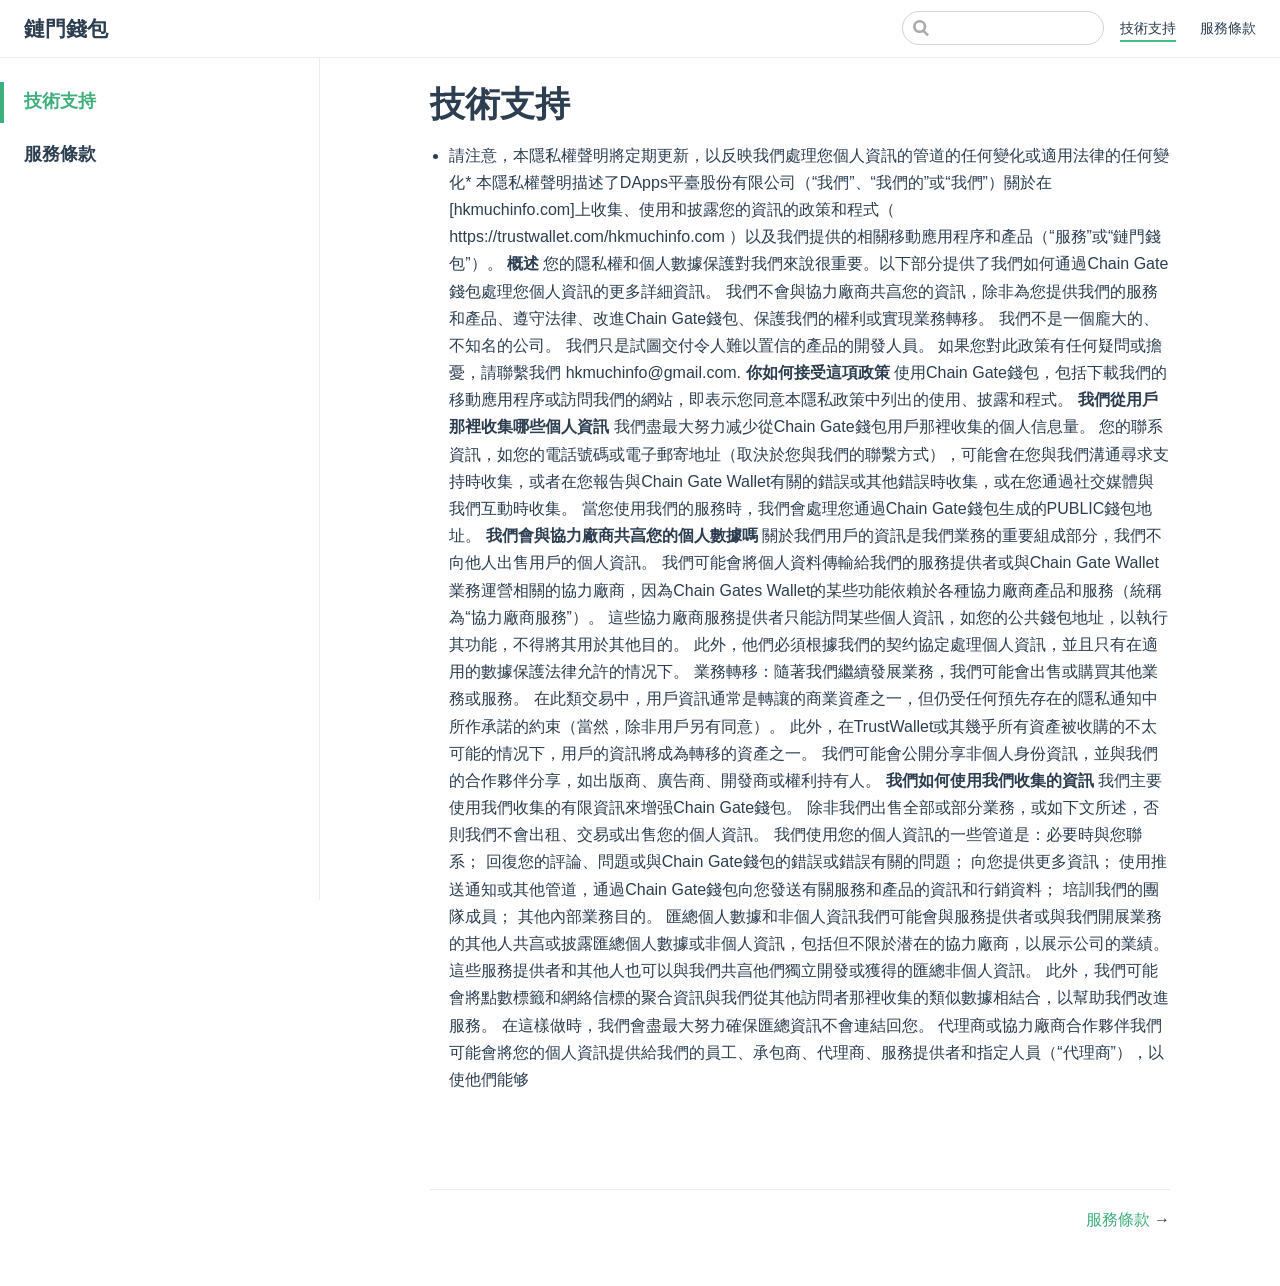
==== index.html @ 77ef2f0a "新建" ====
<!DOCTYPE html>
<html lang="en-US">
  <head>
    <meta charset="utf-8">
    <meta name="viewport" content="width=device-width,initial-scale=1">
    <title>技術支持 | 鏈門錢包</title>
    <meta name="generator" content="VuePress 1.9.9">
    
    <meta name="description" content="...">
    
    <link rel="preload" href="/assets/css/0.styles.5ab8ebd7.css" as="style"><link rel="preload" href="/assets/js/app.ba3e5d55.js" as="script"><link rel="preload" href="/assets/js/2.733019b2.js" as="script"><link rel="preload" href="/assets/js/7.e76a1fb6.js" as="script"><link rel="prefetch" href="/assets/js/3.bea23741.js"><link rel="prefetch" href="/assets/js/4.fc333d27.js"><link rel="prefetch" href="/assets/js/5.bfef3080.js"><link rel="prefetch" href="/assets/js/6.2d0a63f8.js"><link rel="prefetch" href="/assets/js/8.2626bd59.js">
    <link rel="stylesheet" href="/assets/css/0.styles.5ab8ebd7.css">
  </head>
  <body>
    <div id="app" data-server-rendered="true"><div class="theme-container"><header class="navbar"><div class="sidebar-button"><svg xmlns="http://www.w3.org/2000/svg" aria-hidden="true" role="img" viewBox="0 0 448 512" class="icon"><path fill="currentColor" d="M436 124H12c-6.627 0-12-5.373-12-12V80c0-6.627 5.373-12 12-12h424c6.627 0 12 5.373 12 12v32c0 6.627-5.373 12-12 12zm0 160H12c-6.627 0-12-5.373-12-12v-32c0-6.627 5.373-12 12-12h424c6.627 0 12 5.373 12 12v32c0 6.627-5.373 12-12 12zm0 160H12c-6.627 0-12-5.373-12-12v-32c0-6.627 5.373-12 12-12h424c6.627 0 12 5.373 12 12v32c0 6.627-5.373 12-12 12z"></path></svg></div> <a href="/" aria-current="page" class="home-link router-link-exact-active router-link-active"><!----> <span class="site-name">鏈門錢包</span></a> <div class="links"><div class="search-box"><input aria-label="Search" autocomplete="off" spellcheck="false" value=""> <!----></div> <nav class="nav-links can-hide"><div class="nav-item"><a href="/" aria-current="page" class="nav-link router-link-exact-active router-link-active">
  技術支持
</a></div><div class="nav-item"><a href="/privacy-policy.html" class="nav-link">
  服務條款
</a></div> <!----></nav></div></header> <div class="sidebar-mask"></div> <aside class="sidebar"><nav class="nav-links"><div class="nav-item"><a href="/" aria-current="page" class="nav-link router-link-exact-active router-link-active">
  技術支持
</a></div><div class="nav-item"><a href="/privacy-policy.html" class="nav-link">
  服務條款
</a></div> <!----></nav>  <ul class="sidebar-links"><li><a href="/" aria-current="page" class="active sidebar-link">技術支持</a></li><li><a href="/privacy-policy.html" class="sidebar-link">服務條款</a></li></ul> </aside> <main class="page"> <div class="theme-default-content content__default"><h1 id="技術支持"><a href="#技術支持" class="header-anchor">#</a> 技術支持</h1> <ul><li>請注意，本隱私權聲明將定期更新，以反映我們處理您個人資訊的管道的任何變化或適用法律的任何變化*
本隱私權聲明描述了DApps平臺股份有限公司（“我們”、“我們的”或“我們”）關於在[hkmuchinfo.com]上收集、使用和披露您的資訊的政策和程式（ https://trustwallet.com/hkmuchinfo.com ）以及我們提供的相關移動應用程序和產品（“服務”或“鏈門錢包”）。
<strong>概述</strong>
您的隱私權和個人數據保護對我們來說很重要。以下部分提供了我們如何通過Chain Gate錢包處理您個人資訊的更多詳細資訊。 我們不會與協力廠商共亯您的資訊，除非為您提供我們的服務和產品、遵守法律、改進Chain Gate錢包、保護我們的權利或實現業務轉移。 我們不是一個龐大的、不知名的公司。 我們只是試圖交付令人難以置信的產品的開發人員。 如果您對此政策有任何疑問或擔憂，請聯繫我們 hkmuchinfo@gmail.com.
<strong>你如何接受這項政策</strong>
使用Chain Gate錢包，包括下載我們的移動應用程序或訪問我們的網站，即表示您同意本隱私政策中列出的使用、披露和程式。
<strong>我們從用戶那裡收集哪些個人資訊</strong>
我們盡最大努力减少從Chain Gate錢包用戶那裡收集的個人信息量。 您的聯系資訊，如您的電話號碼或電子郵寄地址（取決於您與我們的聯繫方式），可能會在您與我們溝通尋求支持時收集，或者在您報告與Chain Gate Wallet有關的錯誤或其他錯誤時收集，或在您通過社交媒體與我們互動時收集。 當您使用我們的服務時，我們會處理您通過Chain Gate錢包生成的PUBLIC錢包地址。
<strong>我們會與協力廠商共亯您的個人數據嗎</strong>
關於我們用戶的資訊是我們業務的重要組成部分，我們不向他人出售用戶的個人資訊。 我們可能會將個人資料傳輸給我們的服務提供者或與Chain Gate Wallet業務運營相關的協力廠商，因為Chain Gates Wallet的某些功能依賴於各種協力廠商產品和服務（統稱為“協力廠商服務”）。 這些協力廠商服務提供者只能訪問某些個人資訊，如您的公共錢包地址，以執行其功能，不得將其用於其他目的。 此外，他們必須根據我們的契约協定處理個人資訊，並且只有在適用的數據保護法律允許的情况下。 業務轉移：隨著我們繼續發展業務，我們可能會出售或購買其他業務或服務。 在此類交易中，用戶資訊通常是轉讓的商業資產之一，但仍受任何預先存在的隱私通知中所作承諾的約束（當然，除非用戶另有同意）。 此外，在TrustWallet或其幾乎所有資產被收購的不太可能的情况下，用戶的資訊將成為轉移的資產之一。 我們可能會公開分享非個人身份資訊，並與我們的合作夥伴分享，如出版商、廣告商、開發商或權利持有人。
<strong>我們如何使用我們收集的資訊</strong>
我們主要使用我們收集的有限資訊來增强Chain Gate錢包。 除非我們出售全部或部分業務，或如下文所述，否則我們不會出租、交易或出售您的個人資訊。 我們使用您的個人資訊的一些管道是：必要時與您聯系； 回復您的評論、問題或與Chain Gate錢包的錯誤或錯誤有關的問題； 向您提供更多資訊； 使用推送通知或其他管道，通過Chain Gate錢包向您發送有關服務和產品的資訊和行銷資料； 培訓我們的團隊成員； 其他內部業務目的。 匯總個人數據和非個人資訊我們可能會與服務提供者或與我們開展業務的其他人共亯或披露匯總個人數據或非個人資訊，包括但不限於潜在的協力廠商，以展示公司的業績。 這些服務提供者和其他人也可以與我們共亯他們獨立開發或獲得的匯總非個人資訊。 此外，我們可能會將點數標籤和網絡信標的聚合資訊與我們從其他訪問者那裡收集的類似數據相結合，以幫助我們改進服務。 在這樣做時，我們會盡最大努力確保匯總資訊不會連結回您。 代理商或協力廠商合作夥伴我們可能會將您的個人資訊提供給我們的員工、承包商、代理商、服務提供者和指定人員（“代理商”），以使他們能够</li></ul></div> <footer class="page-edit"><!----> <!----></footer> <div class="page-nav"><p class="inner"><!----> <span class="next"><a href="/privacy-policy.html">
        服務條款
      </a>
      →
    </span></p></div> </main></div><div class="global-ui"></div></div>
    <script src="/assets/js/app.ba3e5d55.js" defer></script><script src="/assets/js/2.733019b2.js" defer></script><script src="/assets/js/7.e76a1fb6.js" defer></script>
  </body>
</html>
---- assets/css/0.styles.5ab8ebd7.css ----
code[class*=language-],pre[class*=language-]{color:#ccc;background:none;font-family:Consolas,Monaco,Andale Mono,Ubuntu Mono,monospace;font-size:1em;text-align:left;white-space:pre;word-spacing:normal;word-break:normal;word-wrap:normal;line-height:1.5;-moz-tab-size:4;-o-tab-size:4;tab-size:4;-webkit-hyphens:none;hyphens:none}pre[class*=language-]{padding:1em;margin:.5em 0;overflow:auto}:not(pre)>code[class*=language-],pre[class*=language-]{background:#2d2d2d}:not(pre)>code[class*=language-]{padding:.1em;border-radius:.3em;white-space:normal}.token.block-comment,.token.cdata,.token.comment,.token.doctype,.token.prolog{color:#999}.token.punctuation{color:#ccc}.token.attr-name,.token.deleted,.token.namespace,.token.tag{color:#e2777a}.token.function-name{color:#6196cc}.token.boolean,.token.function,.token.number{color:#f08d49}.token.class-name,.token.constant,.token.property,.token.symbol{color:#f8c555}.token.atrule,.token.builtin,.token.important,.token.keyword,.token.selector{color:#cc99cd}.token.attr-value,.token.char,.token.regex,.token.string,.token.variable{color:#7ec699}.token.entity,.token.operator,.token.url{color:#67cdcc}.token.bold,.token.important{font-weight:700}.token.italic{font-style:italic}.token.entity{cursor:help}.token.inserted{color:green}.theme-default-content code{color:#476582;padding:.25rem .5rem;margin:0;font-size:.85em;background-color:rgba(27,31,35,.05);border-radius:3px}.theme-default-content code .token.deleted{color:#ec5975}.theme-default-content code .token.inserted{color:#3eaf7c}.theme-default-content pre,.theme-default-content pre[class*=language-]{line-height:1.4;padding:1.25rem 1.5rem;margin:.85rem 0;background-color:#282c34;border-radius:6px;overflow:auto}.theme-default-content pre[class*=language-] code,.theme-default-content pre code{color:#fff;padding:0;background-color:transparent;border-radius:0}div[class*=language-]{position:relative;background-color:#282c34;border-radius:6px}div[class*=language-] .highlight-lines{-webkit-user-select:none;user-select:none;padding-top:1.3rem;position:absolute;top:0;left:0;width:100%;line-height:1.4}div[class*=language-] .highlight-lines .highlighted{background-color:rgba(0,0,0,.66)}div[class*=language-] pre,div[class*=language-] pre[class*=language-]{background:transparent;position:relative;z-index:1}div[class*=language-]:before{position:absolute;z-index:3;top:.8em;right:1em;font-size:.75rem;color:hsla(0,0%,100%,.4)}div[class*=language-]:not(.line-numbers-mode) .line-numbers-wrapper{display:none}div[class*=language-].line-numbers-mode .highlight-lines .highlighted{position:relative}div[class*=language-].line-numbers-mode .highlight-lines .highlighted:before{content:" ";position:absolute;z-index:3;left:0;top:0;display:block;width:3.5rem;height:100%;background-color:rgba(0,0,0,.66)}div[class*=language-].line-numbers-mode pre{padding-left:4.5rem;vertical-align:middle}div[class*=language-].line-numbers-mode .line-numbers-wrapper{position:absolute;top:0;width:3.5rem;text-align:center;color:hsla(0,0%,100%,.3);padding:1.25rem 0;line-height:1.4}div[class*=language-].line-numbers-mode .line-numbers-wrapper br{-webkit-user-select:none;user-select:none}div[class*=language-].line-numbers-mode .line-numbers-wrapper .line-number{position:relative;z-index:4;-webkit-user-select:none;user-select:none;font-size:.85em}div[class*=language-].line-numbers-mode:after{content:"";position:absolute;z-index:2;top:0;left:0;width:3.5rem;height:100%;border-radius:6px 0 0 6px;border-right:1px solid rgba(0,0,0,.66);background-color:#282c34}div[class~=language-js]:before{content:"js"}div[class~=language-ts]:before{content:"ts"}div[class~=language-html]:before{content:"html"}div[class~=language-md]:before{content:"md"}div[class~=language-vue]:before{content:"vue"}div[class~=language-css]:before{content:"css"}div[class~=language-sass]:before{content:"sass"}div[class~=language-scss]:before{content:"scss"}div[class~=language-less]:before{content:"less"}div[class~=language-stylus]:before{content:"stylus"}div[class~=language-go]:before{content:"go"}div[class~=language-java]:before{content:"java"}div[class~=language-c]:before{content:"c"}div[class~=language-sh]:before{content:"sh"}div[class~=language-yaml]:before{content:"yaml"}div[class~=language-py]:before{content:"py"}div[class~=language-docker]:before{content:"docker"}div[class~=language-dockerfile]:before{content:"dockerfile"}div[class~=language-makefile]:before{content:"makefile"}div[class~=language-javascript]:before{content:"js"}div[class~=language-typescript]:before{content:"ts"}div[class~=language-markup]:before{content:"html"}div[class~=language-markdown]:before{content:"md"}div[class~=language-json]:before{content:"json"}div[class~=language-ruby]:before{content:"rb"}div[class~=language-python]:before{content:"py"}div[class~=language-bash]:before{content:"sh"}div[class~=language-php]:before{content:"php"}.custom-block .custom-block-title{font-weight:600;margin-bottom:-.4rem}.custom-block.danger,.custom-block.tip,.custom-block.warning{padding:.1rem 1.5rem;border-left-width:.5rem;border-left-style:solid;margin:1rem 0}.custom-block.tip{background-color:#f3f5f7;border-color:#42b983}.custom-block.warning{background-color:rgba(255,229,100,.3);border-color:#e7c000;color:#6b5900}.custom-block.warning .custom-block-title{color:#b29400}.custom-block.warning a{color:#2c3e50}.custom-block.danger{background-color:#ffe6e6;border-color:#c00;color:#4d0000}.custom-block.danger .custom-block-title{color:#900}.custom-block.danger a{color:#2c3e50}.custom-block.details{display:block;position:relative;border-radius:2px;margin:1.6em 0;padding:1.6em;background-color:#eee}.custom-block.details h4{margin-top:0}.custom-block.details figure:last-child,.custom-block.details p:last-child{margin-bottom:0;padding-bottom:0}.custom-block.details summary{outline:none;cursor:pointer}.arrow{display:inline-block;width:0;height:0}.arrow.up{border-bottom:6px solid #ccc}.arrow.down,.arrow.up{border-left:4px solid transparent;border-right:4px solid transparent}.arrow.down{border-top:6px solid #ccc}.arrow.right{border-left:6px solid #ccc}.arrow.left,.arrow.right{border-top:4px solid transparent;border-bottom:4px solid transparent}.arrow.left{border-right:6px solid #ccc}.theme-default-content:not(.custom){max-width:740px;margin:0 auto;padding:2rem 2.5rem}@media (max-width:959px){.theme-default-content:not(.custom){padding:2rem}}@media (max-width:419px){.theme-default-content:not(.custom){padding:1.5rem}}.table-of-contents .badge{vertical-align:middle}body,html{padding:0;margin:0;background-color:#fff}body{font-family:-apple-system,BlinkMacSystemFont,Segoe UI,Roboto,Oxygen,Ubuntu,Cantarell,Fira Sans,Droid Sans,Helvetica Neue,sans-serif;-webkit-font-smoothing:antialiased;-moz-osx-font-smoothing:grayscale;font-size:16px;color:#2c3e50}.page{padding-left:20rem}.navbar{z-index:20;right:0;height:3.6rem;background-color:#fff;box-sizing:border-box;border-bottom:1px solid #eaecef}.navbar,.sidebar-mask{position:fixed;top:0;left:0}.sidebar-mask{z-index:9;width:100vw;height:100vh;display:none}.sidebar{font-size:16px;background-color:#fff;width:20rem;position:fixed;z-index:10;margin:0;top:3.6rem;left:0;bottom:0;box-sizing:border-box;border-right:1px solid #eaecef;overflow-y:auto}.theme-default-content:not(.custom)>:first-child{margin-top:3.6rem}.theme-default-content:not(.custom) a:hover{text-decoration:underline}.theme-default-content:not(.custom) p.demo{padding:1rem 1.5rem;border:1px solid #ddd;border-radius:4px}.theme-default-content:not(.custom) img{max-width:100%}.theme-default-content.custom{padding:0;margin:0}.theme-default-content.custom img{max-width:100%}a{font-weight:500;text-decoration:none}a,p a code{color:#3eaf7c}p a code{font-weight:400}kbd{background:#eee;border:.15rem solid #ddd;border-bottom:.25rem solid #ddd;border-radius:.15rem;padding:0 .15em}blockquote{font-size:1rem;color:#999;border-left:.2rem solid #dfe2e5;margin:1rem 0;padding:.25rem 0 .25rem 1rem}blockquote>p{margin:0}ol,ul{padding-left:1.2em}strong{font-weight:600}h1,h2,h3,h4,h5,h6{font-weight:600;line-height:1.25}.theme-default-content:not(.custom)>h1,.theme-default-content:not(.custom)>h2,.theme-default-content:not(.custom)>h3,.theme-default-content:not(.custom)>h4,.theme-default-content:not(.custom)>h5,.theme-default-content:not(.custom)>h6{margin-top:-3.1rem;padding-top:4.6rem;margin-bottom:0}.theme-default-content:not(.custom)>h1:first-child,.theme-default-content:not(.custom)>h2:first-child,.theme-default-content:not(.custom)>h3:first-child,.theme-default-content:not(.custom)>h4:first-child,.theme-default-content:not(.custom)>h5:first-child,.theme-default-content:not(.custom)>h6:first-child{margin-top:-1.5rem;margin-bottom:1rem}.theme-default-content:not(.custom)>h1:first-child+.custom-block,.theme-default-content:not(.custom)>h1:first-child+p,.theme-default-content:not(.custom)>h1:first-child+pre,.theme-default-content:not(.custom)>h2:first-child+.custom-block,.theme-default-content:not(.custom)>h2:first-child+p,.theme-default-content:not(.custom)>h2:first-child+pre,.theme-default-content:not(.custom)>h3:first-child+.custom-block,.theme-default-content:not(.custom)>h3:first-child+p,.theme-default-content:not(.custom)>h3:first-child+pre,.theme-default-content:not(.custom)>h4:first-child+.custom-block,.theme-default-content:not(.custom)>h4:first-child+p,.theme-default-content:not(.custom)>h4:first-child+pre,.theme-default-content:not(.custom)>h5:first-child+.custom-block,.theme-default-content:not(.custom)>h5:first-child+p,.theme-default-content:not(.custom)>h5:first-child+pre,.theme-default-content:not(.custom)>h6:first-child+.custom-block,.theme-default-content:not(.custom)>h6:first-child+p,.theme-default-content:not(.custom)>h6:first-child+pre{margin-top:2rem}h1:focus .header-anchor,h1:hover .header-anchor,h2:focus .header-anchor,h2:hover .header-anchor,h3:focus .header-anchor,h3:hover .header-anchor,h4:focus .header-anchor,h4:hover .header-anchor,h5:focus .header-anchor,h5:hover .header-anchor,h6:focus .header-anchor,h6:hover .header-anchor{opacity:1}h1{font-size:2.2rem}h2{font-size:1.65rem;padding-bottom:.3rem;border-bottom:1px solid #eaecef}h3{font-size:1.35rem}a.header-anchor{font-size:.85em;float:left;margin-left:-.87em;padding-right:.23em;margin-top:.125em;-webkit-user-select:none;user-select:none;opacity:0}a.header-anchor:focus,a.header-anchor:hover{text-decoration:none}.line-number,code,kbd{font-family:source-code-pro,Menlo,Monaco,Consolas,Courier New,monospace}ol,p,ul{line-height:1.7}hr{border:0;border-top:1px solid #eaecef}table{border-collapse:collapse;margin:1rem 0;display:block;overflow-x:auto}tr{border-top:1px solid #dfe2e5}tr:nth-child(2n){background-color:#f6f8fa}td,th{border:1px solid #dfe2e5;padding:.6em 1em}.theme-container.sidebar-open .sidebar-mask{display:block}.theme-container.no-navbar .theme-default-content:not(.custom)>h1,.theme-container.no-navbar h2,.theme-container.no-navbar h3,.theme-container.no-navbar h4,.theme-container.no-navbar h5,.theme-container.no-navbar h6{margin-top:1.5rem;padding-top:0}.theme-container.no-navbar .sidebar{top:0}@media (min-width:720px){.theme-container.no-sidebar .sidebar{display:none}.theme-container.no-sidebar .page{padding-left:0}}@media (max-width:959px){.sidebar{font-size:15px;width:16.4rem}.page{padding-left:16.4rem}}@media (max-width:719px){.sidebar{top:0;padding-top:3.6rem;transform:translateX(-100%);transition:transform .2s ease}.page{padding-left:0}.theme-container.sidebar-open .sidebar{transform:translateX(0)}.theme-container.no-navbar .sidebar{padding-top:0}}@media (max-width:419px){h1{font-size:1.9rem}.theme-default-content div[class*=language-]{margin:.85rem -1.5rem;border-radius:0}}#nprogress{pointer-events:none}#nprogress .bar{background:#3eaf7c;position:fixed;z-index:1031;top:0;left:0;width:100%;height:2px}#nprogress .peg{display:block;position:absolute;right:0;width:100px;height:100%;box-shadow:0 0 10px #3eaf7c,0 0 5px #3eaf7c;opacity:1;transform:rotate(3deg) translateY(-4px)}#nprogress .spinner{display:block;position:fixed;z-index:1031;top:15px;right:15px}#nprogress .spinner-icon{width:18px;height:18px;box-sizing:border-box;border-color:#3eaf7c transparent transparent #3eaf7c;border-style:solid;border-width:2px;border-radius:50%;animation:nprogress-spinner .4s linear infinite}.nprogress-custom-parent{overflow:hidden;position:relative}.nprogress-custom-parent #nprogress .bar,.nprogress-custom-parent #nprogress .spinner{position:absolute}@keyframes nprogress-spinner{0%{transform:rotate(0deg)}to{transform:rotate(1turn)}}.icon.outbound{color:#aaa;display:inline-block;vertical-align:middle;position:relative;top:-1px}.sr-only{position:absolute;width:1px;height:1px;padding:0;margin:-1px;overflow:hidden;clip:rect(0,0,0,0);white-space:nowrap;border-width:0}.home{padding:3.6rem 2rem 0;max-width:960px;margin:0 auto;display:block}.home .hero{text-align:center}.home .hero img{max-width:100%;max-height:280px;display:block;margin:3rem auto 1.5rem}.home .hero h1{font-size:3rem}.home .hero .action,.home .hero .description,.home .hero h1{margin:1.8rem auto}.home .hero .description{max-width:35rem;font-size:1.6rem;line-height:1.3;color:#6a8bad}.home .hero .action-button{display:inline-block;font-size:1.2rem;color:#fff;background-color:#3eaf7c;padding:.8rem 1.6rem;border-radius:4px;transition:background-color .1s ease;box-sizing:border-box;border-bottom:1px solid #389d70}.home .hero .action-button:hover{background-color:#4abf8a}.home .features{border-top:1px solid #eaecef;padding:1.2rem 0;margin-top:2.5rem;display:flex;flex-wrap:wrap;align-items:flex-start;align-content:stretch;justify-content:space-between}.home .feature{flex-grow:1;flex-basis:30%;max-width:30%}.home .feature h2{font-size:1.4rem;font-weight:500;border-bottom:none;padding-bottom:0;color:#3a5169}.home .feature p{color:#4e6e8e}.home .footer{padding:2.5rem;border-top:1px solid #eaecef;text-align:center;color:#4e6e8e}@media (max-width:719px){.home .features{flex-direction:column}.home .feature{max-width:100%;padding:0 2.5rem}}@media (max-width:419px){.home{padding-left:1.5rem;padding-right:1.5rem}.home .hero img{max-height:210px;margin:2rem auto 1.2rem}.home .hero h1{font-size:2rem}.home .hero .action,.home .hero .description,.home .hero h1{margin:1.2rem auto}.home .hero .description{font-size:1.2rem}.home .hero .action-button{font-size:1rem;padding:.6rem 1.2rem}.home .feature h2{font-size:1.25rem}}.search-box{display:inline-block;position:relative;margin-right:1rem}.search-box input{cursor:text;width:10rem;height:2rem;color:#4e6e8e;display:inline-block;border:1px solid #cfd4db;border-radius:2rem;font-size:.9rem;line-height:2rem;padding:0 .5rem 0 2rem;outline:none;transition:all .2s ease;background:#fff url(/assets/img/search.83621669.svg) .6rem .5rem no-repeat;background-size:1rem}.search-box input:focus{cursor:auto;border-color:#3eaf7c}.search-box .suggestions{background:#fff;width:20rem;position:absolute;top:2rem;border:1px solid #cfd4db;border-radius:6px;padding:.4rem;list-style-type:none}.search-box .suggestions.align-right{right:0}.search-box .suggestion{line-height:1.4;padding:.4rem .6rem;border-radius:4px;cursor:pointer}.search-box .suggestion a{white-space:normal;color:#5d82a6}.search-box .suggestion a .page-title{font-weight:600}.search-box .suggestion a .header{font-size:.9em;margin-left:.25em}.search-box .suggestion.focused{background-color:#f3f4f5}.search-box .suggestion.focused a{color:#3eaf7c}@media (max-width:959px){.search-box input{cursor:pointer;width:0;border-color:transparent;position:relative}.search-box input:focus{cursor:text;left:0;width:10rem}}@media (-ms-high-contrast:none){.search-box input{height:2rem}}@media (max-width:959px) and (min-width:719px){.search-box .suggestions{left:0}}@media (max-width:719px){.search-box{margin-right:0}.search-box input{left:1rem}.search-box .suggestions{right:0}}@media (max-width:419px){.search-box .suggestions{width:calc(100vw - 4rem)}.search-box input:focus{width:8rem}}.sidebar-button{cursor:pointer;display:none;width:1.25rem;height:1.25rem;position:absolute;padding:.6rem;top:.6rem;left:1rem}.sidebar-button .icon{display:block;width:1.25rem;height:1.25rem}@media (max-width:719px){.sidebar-button{display:block}}.dropdown-enter,.dropdown-leave-to{height:0!important}.dropdown-wrapper{cursor:pointer}.dropdown-wrapper .dropdown-title,.dropdown-wrapper .mobile-dropdown-title{display:block;font-size:.9rem;font-family:inherit;cursor:inherit;padding:inherit;line-height:1.4rem;background:transparent;border:none;font-weight:500;color:#2c3e50}.dropdown-wrapper .dropdown-title:hover,.dropdown-wrapper .mobile-dropdown-title:hover{border-color:transparent}.dropdown-wrapper .dropdown-title .arrow,.dropdown-wrapper .mobile-dropdown-title .arrow{vertical-align:middle;margin-top:-1px;margin-left:.4rem}.dropdown-wrapper .mobile-dropdown-title{display:none;font-weight:600}.dropdown-wrapper .mobile-dropdown-title font-size inherit:hover{color:#3eaf7c}.dropdown-wrapper .nav-dropdown .dropdown-item{color:inherit;line-height:1.7rem}.dropdown-wrapper .nav-dropdown .dropdown-item h4{margin:.45rem 0 0;border-top:1px solid #eee;padding:1rem 1.5rem .45rem 1.25rem}.dropdown-wrapper .nav-dropdown .dropdown-item .dropdown-subitem-wrapper{padding:0;list-style:none}.dropdown-wrapper .nav-dropdown .dropdown-item .dropdown-subitem-wrapper .dropdown-subitem{font-size:.9em}.dropdown-wrapper .nav-dropdown .dropdown-item a{display:block;line-height:1.7rem;position:relative;border-bottom:none;font-weight:400;margin-bottom:0;padding:0 1.5rem 0 1.25rem}.dropdown-wrapper .nav-dropdown .dropdown-item a.router-link-active,.dropdown-wrapper .nav-dropdown .dropdown-item a:hover{color:#3eaf7c}.dropdown-wrapper .nav-dropdown .dropdown-item a.router-link-active:after{content:"";width:0;height:0;border-left:5px solid #3eaf7c;border-top:3px solid transparent;border-bottom:3px solid transparent;position:absolute;top:calc(50% - 2px);left:9px}.dropdown-wrapper .nav-dropdown .dropdown-item:first-child h4{margin-top:0;padding-top:0;border-top:0}@media (max-width:719px){.dropdown-wrapper.open .dropdown-title{margin-bottom:.5rem}.dropdown-wrapper .dropdown-title{display:none}.dropdown-wrapper .mobile-dropdown-title{display:block}.dropdown-wrapper .nav-dropdown{transition:height .1s ease-out;overflow:hidden}.dropdown-wrapper .nav-dropdown .dropdown-item h4{border-top:0;margin-top:0;padding-top:0}.dropdown-wrapper .nav-dropdown .dropdown-item>a,.dropdown-wrapper .nav-dropdown .dropdown-item h4{font-size:15px;line-height:2rem}.dropdown-wrapper .nav-dropdown .dropdown-item .dropdown-subitem{font-size:14px;padding-left:1rem}}@media (min-width:719px){.dropdown-wrapper{height:1.8rem}.dropdown-wrapper.open .nav-dropdown,.dropdown-wrapper:hover .nav-dropdown{display:block!important}.dropdown-wrapper .nav-dropdown{display:none;height:auto!important;box-sizing:border-box;max-height:calc(100vh - 2.7rem);overflow-y:auto;position:absolute;top:100%;right:0;background-color:#fff;padding:.6rem 0;border:1px solid;border-color:#ddd #ddd #ccc;text-align:left;border-radius:.25rem;white-space:nowrap;margin:0}}.nav-links{display:inline-block}.nav-links a{line-height:1.4rem;color:inherit}.nav-links a.router-link-active,.nav-links a:hover{color:#3eaf7c}.nav-links .nav-item{position:relative;display:inline-block;margin-left:1.5rem;line-height:2rem}.nav-links .nav-item:first-child{margin-left:0}.nav-links .repo-link{margin-left:1.5rem}@media (max-width:719px){.nav-links .nav-item,.nav-links .repo-link{margin-left:0}}@media (min-width:719px){.nav-links a.router-link-active,.nav-links a:hover{color:#2c3e50}.nav-item>a:not(.external).router-link-active,.nav-item>a:not(.external):hover{margin-bottom:-2px;border-bottom:2px solid #46bd87}}.navbar{padding:.7rem 1.5rem;line-height:2.2rem}.navbar a,.navbar img,.navbar span{display:inline-block}.navbar .logo{height:2.2rem;min-width:2.2rem;margin-right:.8rem;vertical-align:top}.navbar .site-name{font-size:1.3rem;font-weight:600;color:#2c3e50;position:relative}.navbar .links{padding-left:1.5rem;box-sizing:border-box;background-color:#fff;white-space:nowrap;font-size:.9rem;position:absolute;right:1.5rem;top:.7rem;display:flex}.navbar .links .search-box{flex:0 0 auto;vertical-align:top}@media (max-width:719px){.navbar{padding-left:4rem}.navbar .can-hide{display:none}.navbar .links{padding-left:1.5rem}.navbar .site-name{width:calc(100vw - 9.4rem);overflow:hidden;white-space:nowrap;text-overflow:ellipsis}}.page-edit{max-width:740px;margin:0 auto;padding:2rem 2.5rem}@media (max-width:959px){.page-edit{padding:2rem}}@media (max-width:419px){.page-edit{padding:1.5rem}}.page-edit{padding-top:1rem;padding-bottom:1rem;overflow:auto}.page-edit .edit-link{display:inline-block}.page-edit .edit-link a{color:#4e6e8e;margin-right:.25rem}.page-edit .last-updated{float:right;font-size:.9em}.page-edit .last-updated .prefix{font-weight:500;color:#4e6e8e}.page-edit .last-updated .time{font-weight:400;color:#767676}@media (max-width:719px){.page-edit .edit-link{margin-bottom:.5rem}.page-edit .last-updated{font-size:.8em;float:none;text-align:left}}.page-nav{max-width:740px;margin:0 auto;padding:2rem 2.5rem}@media (max-width:959px){.page-nav{padding:2rem}}@media (max-width:419px){.page-nav{padding:1.5rem}}.page-nav{padding-top:1rem;padding-bottom:0}.page-nav .inner{min-height:2rem;margin-top:0;border-top:1px solid #eaecef;padding-top:1rem;overflow:auto}.page-nav .next{float:right}.page{padding-bottom:2rem;display:block}.sidebar-group .sidebar-group{padding-left:.5em}.sidebar-group:not(.collapsable) .sidebar-heading:not(.clickable){cursor:auto;color:inherit}.sidebar-group.is-sub-group{padding-left:0}.sidebar-group.is-sub-group>.sidebar-heading{font-size:.95em;line-height:1.4;font-weight:400;padding-left:2rem}.sidebar-group.is-sub-group>.sidebar-heading:not(.clickable){opacity:.5}.sidebar-group.is-sub-group>.sidebar-group-items{padding-left:1rem}.sidebar-group.is-sub-group>.sidebar-group-items>li>.sidebar-link{font-size:.95em;border-left:none}.sidebar-group.depth-2>.sidebar-heading{border-left:none}.sidebar-heading{color:#2c3e50;transition:color .15s ease;cursor:pointer;font-size:1.1em;font-weight:700;padding:.35rem 1.5rem .35rem 1.25rem;width:100%;box-sizing:border-box;margin:0;border-left:.25rem solid transparent}.sidebar-heading.open,.sidebar-heading:hover{color:inherit}.sidebar-heading .arrow{position:relative;top:-.12em;left:.5em}.sidebar-heading.clickable.active{font-weight:600;color:#3eaf7c;border-left-color:#3eaf7c}.sidebar-heading.clickable:hover{color:#3eaf7c}.sidebar-group-items{transition:height .1s ease-out;font-size:.95em;overflow:hidden}.sidebar .sidebar-sub-headers{padding-left:1rem;font-size:.95em}a.sidebar-link{font-size:1em;font-weight:400;display:inline-block;color:#2c3e50;border-left:.25rem solid transparent;padding:.35rem 1rem .35rem 1.25rem;line-height:1.4;width:100%;box-sizing:border-box}a.sidebar-link:hover{color:#3eaf7c}a.sidebar-link.active{font-weight:600;color:#3eaf7c;border-left-color:#3eaf7c}.sidebar-group a.sidebar-link{padding-left:2rem}.sidebar-sub-headers a.sidebar-link{padding-top:.25rem;padding-bottom:.25rem;border-left:none}.sidebar-sub-headers a.sidebar-link.active{font-weight:500}.sidebar ul{padding:0;margin:0;list-style-type:none}.sidebar a{display:inline-block}.sidebar .nav-links{display:none;border-bottom:1px solid #eaecef;padding:.5rem 0 .75rem}.sidebar .nav-links a{font-weight:600}.sidebar .nav-links .nav-item,.sidebar .nav-links .repo-link{display:block;line-height:1.25rem;font-size:1.1em;padding:.5rem 0 .5rem 1.5rem}.sidebar>.sidebar-links{padding:1.5rem 0}.sidebar>.sidebar-links>li>a.sidebar-link{font-size:1.1em;line-height:1.7;font-weight:700}.sidebar>.sidebar-links>li:not(:first-child){margin-top:.75rem}@media (max-width:719px){.sidebar .nav-links{display:block}.sidebar .nav-links .dropdown-wrapper .nav-dropdown .dropdown-item a.router-link-active:after{top:calc(1rem - 2px)}.sidebar>.sidebar-links{padding:1rem 0}}.badge[data-v-15b7b770]{display:inline-block;font-size:14px;height:18px;line-height:18px;border-radius:3px;padding:0 6px;color:#fff}.badge.green[data-v-15b7b770],.badge.tip[data-v-15b7b770],.badge[data-v-15b7b770]{background-color:#42b983}.badge.error[data-v-15b7b770]{background-color:#da5961}.badge.warn[data-v-15b7b770],.badge.warning[data-v-15b7b770],.badge.yellow[data-v-15b7b770]{background-color:#e7c000}.badge+.badge[data-v-15b7b770]{margin-left:5px}.theme-code-group__nav[data-v-deefee04]{margin-bottom:-35px;background-color:#282c34;padding-bottom:22px;border-top-left-radius:6px;border-top-right-radius:6px;padding-left:10px;padding-top:10px}.theme-code-group__ul[data-v-deefee04]{margin:auto 0;padding-left:0;display:inline-flex;list-style:none}.theme-code-group__nav-tab[data-v-deefee04]{border:0;padding:5px;cursor:pointer;background-color:transparent;font-size:.85em;line-height:1.4;color:hsla(0,0%,100%,.9);font-weight:600}.theme-code-group__nav-tab-active[data-v-deefee04]{border-bottom:1px solid #42b983}.pre-blank[data-v-deefee04]{color:#42b983}.theme-code-block[data-v-759a7d02]{display:none}.theme-code-block__active[data-v-759a7d02]{display:block}.theme-code-block>pre[data-v-759a7d02]{background-color:orange}
---- assets/css/0.styles.5ab8ebd7.css ----
code[class*=language-],pre[class*=language-]{color:#ccc;background:none;font-family:Consolas,Monaco,Andale Mono,Ubuntu Mono,monospace;font-size:1em;text-align:left;white-space:pre;word-spacing:normal;word-break:normal;word-wrap:normal;line-height:1.5;-moz-tab-size:4;-o-tab-size:4;tab-size:4;-webkit-hyphens:none;hyphens:none}pre[class*=language-]{padding:1em;margin:.5em 0;overflow:auto}:not(pre)>code[class*=language-],pre[class*=language-]{background:#2d2d2d}:not(pre)>code[class*=language-]{padding:.1em;border-radius:.3em;white-space:normal}.token.block-comment,.token.cdata,.token.comment,.token.doctype,.token.prolog{color:#999}.token.punctuation{color:#ccc}.token.attr-name,.token.deleted,.token.namespace,.token.tag{color:#e2777a}.token.function-name{color:#6196cc}.token.boolean,.token.function,.token.number{color:#f08d49}.token.class-name,.token.constant,.token.property,.token.symbol{color:#f8c555}.token.atrule,.token.builtin,.token.important,.token.keyword,.token.selector{color:#cc99cd}.token.attr-value,.token.char,.token.regex,.token.string,.token.variable{color:#7ec699}.token.entity,.token.operator,.token.url{color:#67cdcc}.token.bold,.token.important{font-weight:700}.token.italic{font-style:italic}.token.entity{cursor:help}.token.inserted{color:green}.theme-default-content code{color:#476582;padding:.25rem .5rem;margin:0;font-size:.85em;background-color:rgba(27,31,35,.05);border-radius:3px}.theme-default-content code .token.deleted{color:#ec5975}.theme-default-content code .token.inserted{color:#3eaf7c}.theme-default-content pre,.theme-default-content pre[class*=language-]{line-height:1.4;padding:1.25rem 1.5rem;margin:.85rem 0;background-color:#282c34;border-radius:6px;overflow:auto}.theme-default-content pre[class*=language-] code,.theme-default-content pre code{color:#fff;padding:0;background-color:transparent;border-radius:0}div[class*=language-]{position:relative;background-color:#282c34;border-radius:6px}div[class*=language-] .highlight-lines{-webkit-user-select:none;user-select:none;padding-top:1.3rem;position:absolute;top:0;left:0;width:100%;line-height:1.4}div[class*=language-] .highlight-lines .highlighted{background-color:rgba(0,0,0,.66)}div[class*=language-] pre,div[class*=language-] pre[class*=language-]{background:transparent;position:relative;z-index:1}div[class*=language-]:before{position:absolute;z-index:3;top:.8em;right:1em;font-size:.75rem;color:hsla(0,0%,100%,.4)}div[class*=language-]:not(.line-numbers-mode) .line-numbers-wrapper{display:none}div[class*=language-].line-numbers-mode .highlight-lines .highlighted{position:relative}div[class*=language-].line-numbers-mode .highlight-lines .highlighted:before{content:" ";position:absolute;z-index:3;left:0;top:0;display:block;width:3.5rem;height:100%;background-color:rgba(0,0,0,.66)}div[class*=language-].line-numbers-mode pre{padding-left:4.5rem;vertical-align:middle}div[class*=language-].line-numbers-mode .line-numbers-wrapper{position:absolute;top:0;width:3.5rem;text-align:center;color:hsla(0,0%,100%,.3);padding:1.25rem 0;line-height:1.4}div[class*=language-].line-numbers-mode .line-numbers-wrapper br{-webkit-user-select:none;user-select:none}div[class*=language-].line-numbers-mode .line-numbers-wrapper .line-number{position:relative;z-index:4;-webkit-user-select:none;user-select:none;font-size:.85em}div[class*=language-].line-numbers-mode:after{content:"";position:absolute;z-index:2;top:0;left:0;width:3.5rem;height:100%;border-radius:6px 0 0 6px;border-right:1px solid rgba(0,0,0,.66);background-color:#282c34}div[class~=language-js]:before{content:"js"}div[class~=language-ts]:before{content:"ts"}div[class~=language-html]:before{content:"html"}div[class~=language-md]:before{content:"md"}div[class~=language-vue]:before{content:"vue"}div[class~=language-css]:before{content:"css"}div[class~=language-sass]:before{content:"sass"}div[class~=language-scss]:before{content:"scss"}div[class~=language-less]:before{content:"less"}div[class~=language-stylus]:before{content:"stylus"}div[class~=language-go]:before{content:"go"}div[class~=language-java]:before{content:"java"}div[class~=language-c]:before{content:"c"}div[class~=language-sh]:before{content:"sh"}div[class~=language-yaml]:before{content:"yaml"}div[class~=language-py]:before{content:"py"}div[class~=language-docker]:before{content:"docker"}div[class~=language-dockerfile]:before{content:"dockerfile"}div[class~=language-makefile]:before{content:"makefile"}div[class~=language-javascript]:before{content:"js"}div[class~=language-typescript]:before{content:"ts"}div[class~=language-markup]:before{content:"html"}div[class~=language-markdown]:before{content:"md"}div[class~=language-json]:before{content:"json"}div[class~=language-ruby]:before{content:"rb"}div[class~=language-python]:before{content:"py"}div[class~=language-bash]:before{content:"sh"}div[class~=language-php]:before{content:"php"}.custom-block .custom-block-title{font-weight:600;margin-bottom:-.4rem}.custom-block.danger,.custom-block.tip,.custom-block.warning{padding:.1rem 1.5rem;border-left-width:.5rem;border-left-style:solid;margin:1rem 0}.custom-block.tip{background-color:#f3f5f7;border-color:#42b983}.custom-block.warning{background-color:rgba(255,229,100,.3);border-color:#e7c000;color:#6b5900}.custom-block.warning .custom-block-title{color:#b29400}.custom-block.warning a{color:#2c3e50}.custom-block.danger{background-color:#ffe6e6;border-color:#c00;color:#4d0000}.custom-block.danger .custom-block-title{color:#900}.custom-block.danger a{color:#2c3e50}.custom-block.details{display:block;position:relative;border-radius:2px;margin:1.6em 0;padding:1.6em;background-color:#eee}.custom-block.details h4{margin-top:0}.custom-block.details figure:last-child,.custom-block.details p:last-child{margin-bottom:0;padding-bottom:0}.custom-block.details summary{outline:none;cursor:pointer}.arrow{display:inline-block;width:0;height:0}.arrow.up{border-bottom:6px solid #ccc}.arrow.down,.arrow.up{border-left:4px solid transparent;border-right:4px solid transparent}.arrow.down{border-top:6px solid #ccc}.arrow.right{border-left:6px solid #ccc}.arrow.left,.arrow.right{border-top:4px solid transparent;border-bottom:4px solid transparent}.arrow.left{border-right:6px solid #ccc}.theme-default-content:not(.custom){max-width:740px;margin:0 auto;padding:2rem 2.5rem}@media (max-width:959px){.theme-default-content:not(.custom){padding:2rem}}@media (max-width:419px){.theme-default-content:not(.custom){padding:1.5rem}}.table-of-contents .badge{vertical-align:middle}body,html{padding:0;margin:0;background-color:#fff}body{font-family:-apple-system,BlinkMacSystemFont,Segoe UI,Roboto,Oxygen,Ubuntu,Cantarell,Fira Sans,Droid Sans,Helvetica Neue,sans-serif;-webkit-font-smoothing:antialiased;-moz-osx-font-smoothing:grayscale;font-size:16px;color:#2c3e50}.page{padding-left:20rem}.navbar{z-index:20;right:0;height:3.6rem;background-color:#fff;box-sizing:border-box;border-bottom:1px solid #eaecef}.navbar,.sidebar-mask{position:fixed;top:0;left:0}.sidebar-mask{z-index:9;width:100vw;height:100vh;display:none}.sidebar{font-size:16px;background-color:#fff;width:20rem;position:fixed;z-index:10;margin:0;top:3.6rem;left:0;bottom:0;box-sizing:border-box;border-right:1px solid #eaecef;overflow-y:auto}.theme-default-content:not(.custom)>:first-child{margin-top:3.6rem}.theme-default-content:not(.custom) a:hover{text-decoration:underline}.theme-default-content:not(.custom) p.demo{padding:1rem 1.5rem;border:1px solid #ddd;border-radius:4px}.theme-default-content:not(.custom) img{max-width:100%}.theme-default-content.custom{padding:0;margin:0}.theme-default-content.custom img{max-width:100%}a{font-weight:500;text-decoration:none}a,p a code{color:#3eaf7c}p a code{font-weight:400}kbd{background:#eee;border:.15rem solid #ddd;border-bottom:.25rem solid #ddd;border-radius:.15rem;padding:0 .15em}blockquote{font-size:1rem;color:#999;border-left:.2rem solid #dfe2e5;margin:1rem 0;padding:.25rem 0 .25rem 1rem}blockquote>p{margin:0}ol,ul{padding-left:1.2em}strong{font-weight:600}h1,h2,h3,h4,h5,h6{font-weight:600;line-height:1.25}.theme-default-content:not(.custom)>h1,.theme-default-content:not(.custom)>h2,.theme-default-content:not(.custom)>h3,.theme-default-content:not(.custom)>h4,.theme-default-content:not(.custom)>h5,.theme-default-content:not(.custom)>h6{margin-top:-3.1rem;padding-top:4.6rem;margin-bottom:0}.theme-default-content:not(.custom)>h1:first-child,.theme-default-content:not(.custom)>h2:first-child,.theme-default-content:not(.custom)>h3:first-child,.theme-default-content:not(.custom)>h4:first-child,.theme-default-content:not(.custom)>h5:first-child,.theme-default-content:not(.custom)>h6:first-child{margin-top:-1.5rem;margin-bottom:1rem}.theme-default-content:not(.custom)>h1:first-child+.custom-block,.theme-default-content:not(.custom)>h1:first-child+p,.theme-default-content:not(.custom)>h1:first-child+pre,.theme-default-content:not(.custom)>h2:first-child+.custom-block,.theme-default-content:not(.custom)>h2:first-child+p,.theme-default-content:not(.custom)>h2:first-child+pre,.theme-default-content:not(.custom)>h3:first-child+.custom-block,.theme-default-content:not(.custom)>h3:first-child+p,.theme-default-content:not(.custom)>h3:first-child+pre,.theme-default-content:not(.custom)>h4:first-child+.custom-block,.theme-default-content:not(.custom)>h4:first-child+p,.theme-default-content:not(.custom)>h4:first-child+pre,.theme-default-content:not(.custom)>h5:first-child+.custom-block,.theme-default-content:not(.custom)>h5:first-child+p,.theme-default-content:not(.custom)>h5:first-child+pre,.theme-default-content:not(.custom)>h6:first-child+.custom-block,.theme-default-content:not(.custom)>h6:first-child+p,.theme-default-content:not(.custom)>h6:first-child+pre{margin-top:2rem}h1:focus .header-anchor,h1:hover .header-anchor,h2:focus .header-anchor,h2:hover .header-anchor,h3:focus .header-anchor,h3:hover .header-anchor,h4:focus .header-anchor,h4:hover .header-anchor,h5:focus .header-anchor,h5:hover .header-anchor,h6:focus .header-anchor,h6:hover .header-anchor{opacity:1}h1{font-size:2.2rem}h2{font-size:1.65rem;padding-bottom:.3rem;border-bottom:1px solid #eaecef}h3{font-size:1.35rem}a.header-anchor{font-size:.85em;float:left;margin-left:-.87em;padding-right:.23em;margin-top:.125em;-webkit-user-select:none;user-select:none;opacity:0}a.header-anchor:focus,a.header-anchor:hover{text-decoration:none}.line-number,code,kbd{font-family:source-code-pro,Menlo,Monaco,Consolas,Courier New,monospace}ol,p,ul{line-height:1.7}hr{border:0;border-top:1px solid #eaecef}table{border-collapse:collapse;margin:1rem 0;display:block;overflow-x:auto}tr{border-top:1px solid #dfe2e5}tr:nth-child(2n){background-color:#f6f8fa}td,th{border:1px solid #dfe2e5;padding:.6em 1em}.theme-container.sidebar-open .sidebar-mask{display:block}.theme-container.no-navbar .theme-default-content:not(.custom)>h1,.theme-container.no-navbar h2,.theme-container.no-navbar h3,.theme-container.no-navbar h4,.theme-container.no-navbar h5,.theme-container.no-navbar h6{margin-top:1.5rem;padding-top:0}.theme-container.no-navbar .sidebar{top:0}@media (min-width:720px){.theme-container.no-sidebar .sidebar{display:none}.theme-container.no-sidebar .page{padding-left:0}}@media (max-width:959px){.sidebar{font-size:15px;width:16.4rem}.page{padding-left:16.4rem}}@media (max-width:719px){.sidebar{top:0;padding-top:3.6rem;transform:translateX(-100%);transition:transform .2s ease}.page{padding-left:0}.theme-container.sidebar-open .sidebar{transform:translateX(0)}.theme-container.no-navbar .sidebar{padding-top:0}}@media (max-width:419px){h1{font-size:1.9rem}.theme-default-content div[class*=language-]{margin:.85rem -1.5rem;border-radius:0}}#nprogress{pointer-events:none}#nprogress .bar{background:#3eaf7c;position:fixed;z-index:1031;top:0;left:0;width:100%;height:2px}#nprogress .peg{display:block;position:absolute;right:0;width:100px;height:100%;box-shadow:0 0 10px #3eaf7c,0 0 5px #3eaf7c;opacity:1;transform:rotate(3deg) translateY(-4px)}#nprogress .spinner{display:block;position:fixed;z-index:1031;top:15px;right:15px}#nprogress .spinner-icon{width:18px;height:18px;box-sizing:border-box;border-color:#3eaf7c transparent transparent #3eaf7c;border-style:solid;border-width:2px;border-radius:50%;animation:nprogress-spinner .4s linear infinite}.nprogress-custom-parent{overflow:hidden;position:relative}.nprogress-custom-parent #nprogress .bar,.nprogress-custom-parent #nprogress .spinner{position:absolute}@keyframes nprogress-spinner{0%{transform:rotate(0deg)}to{transform:rotate(1turn)}}.icon.outbound{color:#aaa;display:inline-block;vertical-align:middle;position:relative;top:-1px}.sr-only{position:absolute;width:1px;height:1px;padding:0;margin:-1px;overflow:hidden;clip:rect(0,0,0,0);white-space:nowrap;border-width:0}.home{padding:3.6rem 2rem 0;max-width:960px;margin:0 auto;display:block}.home .hero{text-align:center}.home .hero img{max-width:100%;max-height:280px;display:block;margin:3rem auto 1.5rem}.home .hero h1{font-size:3rem}.home .hero .action,.home .hero .description,.home .hero h1{margin:1.8rem auto}.home .hero .description{max-width:35rem;font-size:1.6rem;line-height:1.3;color:#6a8bad}.home .hero .action-button{display:inline-block;font-size:1.2rem;color:#fff;background-color:#3eaf7c;padding:.8rem 1.6rem;border-radius:4px;transition:background-color .1s ease;box-sizing:border-box;border-bottom:1px solid #389d70}.home .hero .action-button:hover{background-color:#4abf8a}.home .features{border-top:1px solid #eaecef;padding:1.2rem 0;margin-top:2.5rem;display:flex;flex-wrap:wrap;align-items:flex-start;align-content:stretch;justify-content:space-between}.home .feature{flex-grow:1;flex-basis:30%;max-width:30%}.home .feature h2{font-size:1.4rem;font-weight:500;border-bottom:none;padding-bottom:0;color:#3a5169}.home .feature p{color:#4e6e8e}.home .footer{padding:2.5rem;border-top:1px solid #eaecef;text-align:center;color:#4e6e8e}@media (max-width:719px){.home .features{flex-direction:column}.home .feature{max-width:100%;padding:0 2.5rem}}@media (max-width:419px){.home{padding-left:1.5rem;padding-right:1.5rem}.home .hero img{max-height:210px;margin:2rem auto 1.2rem}.home .hero h1{font-size:2rem}.home .hero .action,.home .hero .description,.home .hero h1{margin:1.2rem auto}.home .hero .description{font-size:1.2rem}.home .hero .action-button{font-size:1rem;padding:.6rem 1.2rem}.home .feature h2{font-size:1.25rem}}.search-box{display:inline-block;position:relative;margin-right:1rem}.search-box input{cursor:text;width:10rem;height:2rem;color:#4e6e8e;display:inline-block;border:1px solid #cfd4db;border-radius:2rem;font-size:.9rem;line-height:2rem;padding:0 .5rem 0 2rem;outline:none;transition:all .2s ease;background:#fff url(/assets/img/search.83621669.svg) .6rem .5rem no-repeat;background-size:1rem}.search-box input:focus{cursor:auto;border-color:#3eaf7c}.search-box .suggestions{background:#fff;width:20rem;position:absolute;top:2rem;border:1px solid #cfd4db;border-radius:6px;padding:.4rem;list-style-type:none}.search-box .suggestions.align-right{right:0}.search-box .suggestion{line-height:1.4;padding:.4rem .6rem;border-radius:4px;cursor:pointer}.search-box .suggestion a{white-space:normal;color:#5d82a6}.search-box .suggestion a .page-title{font-weight:600}.search-box .suggestion a .header{font-size:.9em;margin-left:.25em}.search-box .suggestion.focused{background-color:#f3f4f5}.search-box .suggestion.focused a{color:#3eaf7c}@media (max-width:959px){.search-box input{cursor:pointer;width:0;border-color:transparent;position:relative}.search-box input:focus{cursor:text;left:0;width:10rem}}@media (-ms-high-contrast:none){.search-box input{height:2rem}}@media (max-width:959px) and (min-width:719px){.search-box .suggestions{left:0}}@media (max-width:719px){.search-box{margin-right:0}.search-box input{left:1rem}.search-box .suggestions{right:0}}@media (max-width:419px){.search-box .suggestions{width:calc(100vw - 4rem)}.search-box input:focus{width:8rem}}.sidebar-button{cursor:pointer;display:none;width:1.25rem;height:1.25rem;position:absolute;padding:.6rem;top:.6rem;left:1rem}.sidebar-button .icon{display:block;width:1.25rem;height:1.25rem}@media (max-width:719px){.sidebar-button{display:block}}.dropdown-enter,.dropdown-leave-to{height:0!important}.dropdown-wrapper{cursor:pointer}.dropdown-wrapper .dropdown-title,.dropdown-wrapper .mobile-dropdown-title{display:block;font-size:.9rem;font-family:inherit;cursor:inherit;padding:inherit;line-height:1.4rem;background:transparent;border:none;font-weight:500;color:#2c3e50}.dropdown-wrapper .dropdown-title:hover,.dropdown-wrapper .mobile-dropdown-title:hover{border-color:transparent}.dropdown-wrapper .dropdown-title .arrow,.dropdown-wrapper .mobile-dropdown-title .arrow{vertical-align:middle;margin-top:-1px;margin-left:.4rem}.dropdown-wrapper .mobile-dropdown-title{display:none;font-weight:600}.dropdown-wrapper .mobile-dropdown-title font-size inherit:hover{color:#3eaf7c}.dropdown-wrapper .nav-dropdown .dropdown-item{color:inherit;line-height:1.7rem}.dropdown-wrapper .nav-dropdown .dropdown-item h4{margin:.45rem 0 0;border-top:1px solid #eee;padding:1rem 1.5rem .45rem 1.25rem}.dropdown-wrapper .nav-dropdown .dropdown-item .dropdown-subitem-wrapper{padding:0;list-style:none}.dropdown-wrapper .nav-dropdown .dropdown-item .dropdown-subitem-wrapper .dropdown-subitem{font-size:.9em}.dropdown-wrapper .nav-dropdown .dropdown-item a{display:block;line-height:1.7rem;position:relative;border-bottom:none;font-weight:400;margin-bottom:0;padding:0 1.5rem 0 1.25rem}.dropdown-wrapper .nav-dropdown .dropdown-item a.router-link-active,.dropdown-wrapper .nav-dropdown .dropdown-item a:hover{color:#3eaf7c}.dropdown-wrapper .nav-dropdown .dropdown-item a.router-link-active:after{content:"";width:0;height:0;border-left:5px solid #3eaf7c;border-top:3px solid transparent;border-bottom:3px solid transparent;position:absolute;top:calc(50% - 2px);left:9px}.dropdown-wrapper .nav-dropdown .dropdown-item:first-child h4{margin-top:0;padding-top:0;border-top:0}@media (max-width:719px){.dropdown-wrapper.open .dropdown-title{margin-bottom:.5rem}.dropdown-wrapper .dropdown-title{display:none}.dropdown-wrapper .mobile-dropdown-title{display:block}.dropdown-wrapper .nav-dropdown{transition:height .1s ease-out;overflow:hidden}.dropdown-wrapper .nav-dropdown .dropdown-item h4{border-top:0;margin-top:0;padding-top:0}.dropdown-wrapper .nav-dropdown .dropdown-item>a,.dropdown-wrapper .nav-dropdown .dropdown-item h4{font-size:15px;line-height:2rem}.dropdown-wrapper .nav-dropdown .dropdown-item .dropdown-subitem{font-size:14px;padding-left:1rem}}@media (min-width:719px){.dropdown-wrapper{height:1.8rem}.dropdown-wrapper.open .nav-dropdown,.dropdown-wrapper:hover .nav-dropdown{display:block!important}.dropdown-wrapper .nav-dropdown{display:none;height:auto!important;box-sizing:border-box;max-height:calc(100vh - 2.7rem);overflow-y:auto;position:absolute;top:100%;right:0;background-color:#fff;padding:.6rem 0;border:1px solid;border-color:#ddd #ddd #ccc;text-align:left;border-radius:.25rem;white-space:nowrap;margin:0}}.nav-links{display:inline-block}.nav-links a{line-height:1.4rem;color:inherit}.nav-links a.router-link-active,.nav-links a:hover{color:#3eaf7c}.nav-links .nav-item{position:relative;display:inline-block;margin-left:1.5rem;line-height:2rem}.nav-links .nav-item:first-child{margin-left:0}.nav-links .repo-link{margin-left:1.5rem}@media (max-width:719px){.nav-links .nav-item,.nav-links .repo-link{margin-left:0}}@media (min-width:719px){.nav-links a.router-link-active,.nav-links a:hover{color:#2c3e50}.nav-item>a:not(.external).router-link-active,.nav-item>a:not(.external):hover{margin-bottom:-2px;border-bottom:2px solid #46bd87}}.navbar{padding:.7rem 1.5rem;line-height:2.2rem}.navbar a,.navbar img,.navbar span{display:inline-block}.navbar .logo{height:2.2rem;min-width:2.2rem;margin-right:.8rem;vertical-align:top}.navbar .site-name{font-size:1.3rem;font-weight:600;color:#2c3e50;position:relative}.navbar .links{padding-left:1.5rem;box-sizing:border-box;background-color:#fff;white-space:nowrap;font-size:.9rem;position:absolute;right:1.5rem;top:.7rem;display:flex}.navbar .links .search-box{flex:0 0 auto;vertical-align:top}@media (max-width:719px){.navbar{padding-left:4rem}.navbar .can-hide{display:none}.navbar .links{padding-left:1.5rem}.navbar .site-name{width:calc(100vw - 9.4rem);overflow:hidden;white-space:nowrap;text-overflow:ellipsis}}.page-edit{max-width:740px;margin:0 auto;padding:2rem 2.5rem}@media (max-width:959px){.page-edit{padding:2rem}}@media (max-width:419px){.page-edit{padding:1.5rem}}.page-edit{padding-top:1rem;padding-bottom:1rem;overflow:auto}.page-edit .edit-link{display:inline-block}.page-edit .edit-link a{color:#4e6e8e;margin-right:.25rem}.page-edit .last-updated{float:right;font-size:.9em}.page-edit .last-updated .prefix{font-weight:500;color:#4e6e8e}.page-edit .last-updated .time{font-weight:400;color:#767676}@media (max-width:719px){.page-edit .edit-link{margin-bottom:.5rem}.page-edit .last-updated{font-size:.8em;float:none;text-align:left}}.page-nav{max-width:740px;margin:0 auto;padding:2rem 2.5rem}@media (max-width:959px){.page-nav{padding:2rem}}@media (max-width:419px){.page-nav{padding:1.5rem}}.page-nav{padding-top:1rem;padding-bottom:0}.page-nav .inner{min-height:2rem;margin-top:0;border-top:1px solid #eaecef;padding-top:1rem;overflow:auto}.page-nav .next{float:right}.page{padding-bottom:2rem;display:block}.sidebar-group .sidebar-group{padding-left:.5em}.sidebar-group:not(.collapsable) .sidebar-heading:not(.clickable){cursor:auto;color:inherit}.sidebar-group.is-sub-group{padding-left:0}.sidebar-group.is-sub-group>.sidebar-heading{font-size:.95em;line-height:1.4;font-weight:400;padding-left:2rem}.sidebar-group.is-sub-group>.sidebar-heading:not(.clickable){opacity:.5}.sidebar-group.is-sub-group>.sidebar-group-items{padding-left:1rem}.sidebar-group.is-sub-group>.sidebar-group-items>li>.sidebar-link{font-size:.95em;border-left:none}.sidebar-group.depth-2>.sidebar-heading{border-left:none}.sidebar-heading{color:#2c3e50;transition:color .15s ease;cursor:pointer;font-size:1.1em;font-weight:700;padding:.35rem 1.5rem .35rem 1.25rem;width:100%;box-sizing:border-box;margin:0;border-left:.25rem solid transparent}.sidebar-heading.open,.sidebar-heading:hover{color:inherit}.sidebar-heading .arrow{position:relative;top:-.12em;left:.5em}.sidebar-heading.clickable.active{font-weight:600;color:#3eaf7c;border-left-color:#3eaf7c}.sidebar-heading.clickable:hover{color:#3eaf7c}.sidebar-group-items{transition:height .1s ease-out;font-size:.95em;overflow:hidden}.sidebar .sidebar-sub-headers{padding-left:1rem;font-size:.95em}a.sidebar-link{font-size:1em;font-weight:400;display:inline-block;color:#2c3e50;border-left:.25rem solid transparent;padding:.35rem 1rem .35rem 1.25rem;line-height:1.4;width:100%;box-sizing:border-box}a.sidebar-link:hover{color:#3eaf7c}a.sidebar-link.active{font-weight:600;color:#3eaf7c;border-left-color:#3eaf7c}.sidebar-group a.sidebar-link{padding-left:2rem}.sidebar-sub-headers a.sidebar-link{padding-top:.25rem;padding-bottom:.25rem;border-left:none}.sidebar-sub-headers a.sidebar-link.active{font-weight:500}.sidebar ul{padding:0;margin:0;list-style-type:none}.sidebar a{display:inline-block}.sidebar .nav-links{display:none;border-bottom:1px solid #eaecef;padding:.5rem 0 .75rem}.sidebar .nav-links a{font-weight:600}.sidebar .nav-links .nav-item,.sidebar .nav-links .repo-link{display:block;line-height:1.25rem;font-size:1.1em;padding:.5rem 0 .5rem 1.5rem}.sidebar>.sidebar-links{padding:1.5rem 0}.sidebar>.sidebar-links>li>a.sidebar-link{font-size:1.1em;line-height:1.7;font-weight:700}.sidebar>.sidebar-links>li:not(:first-child){margin-top:.75rem}@media (max-width:719px){.sidebar .nav-links{display:block}.sidebar .nav-links .dropdown-wrapper .nav-dropdown .dropdown-item a.router-link-active:after{top:calc(1rem - 2px)}.sidebar>.sidebar-links{padding:1rem 0}}.badge[data-v-15b7b770]{display:inline-block;font-size:14px;height:18px;line-height:18px;border-radius:3px;padding:0 6px;color:#fff}.badge.green[data-v-15b7b770],.badge.tip[data-v-15b7b770],.badge[data-v-15b7b770]{background-color:#42b983}.badge.error[data-v-15b7b770]{background-color:#da5961}.badge.warn[data-v-15b7b770],.badge.warning[data-v-15b7b770],.badge.yellow[data-v-15b7b770]{background-color:#e7c000}.badge+.badge[data-v-15b7b770]{margin-left:5px}.theme-code-group__nav[data-v-deefee04]{margin-bottom:-35px;background-color:#282c34;padding-bottom:22px;border-top-left-radius:6px;border-top-right-radius:6px;padding-left:10px;padding-top:10px}.theme-code-group__ul[data-v-deefee04]{margin:auto 0;padding-left:0;display:inline-flex;list-style:none}.theme-code-group__nav-tab[data-v-deefee04]{border:0;padding:5px;cursor:pointer;background-color:transparent;font-size:.85em;line-height:1.4;color:hsla(0,0%,100%,.9);font-weight:600}.theme-code-group__nav-tab-active[data-v-deefee04]{border-bottom:1px solid #42b983}.pre-blank[data-v-deefee04]{color:#42b983}.theme-code-block[data-v-759a7d02]{display:none}.theme-code-block__active[data-v-759a7d02]{display:block}.theme-code-block>pre[data-v-759a7d02]{background-color:orange}
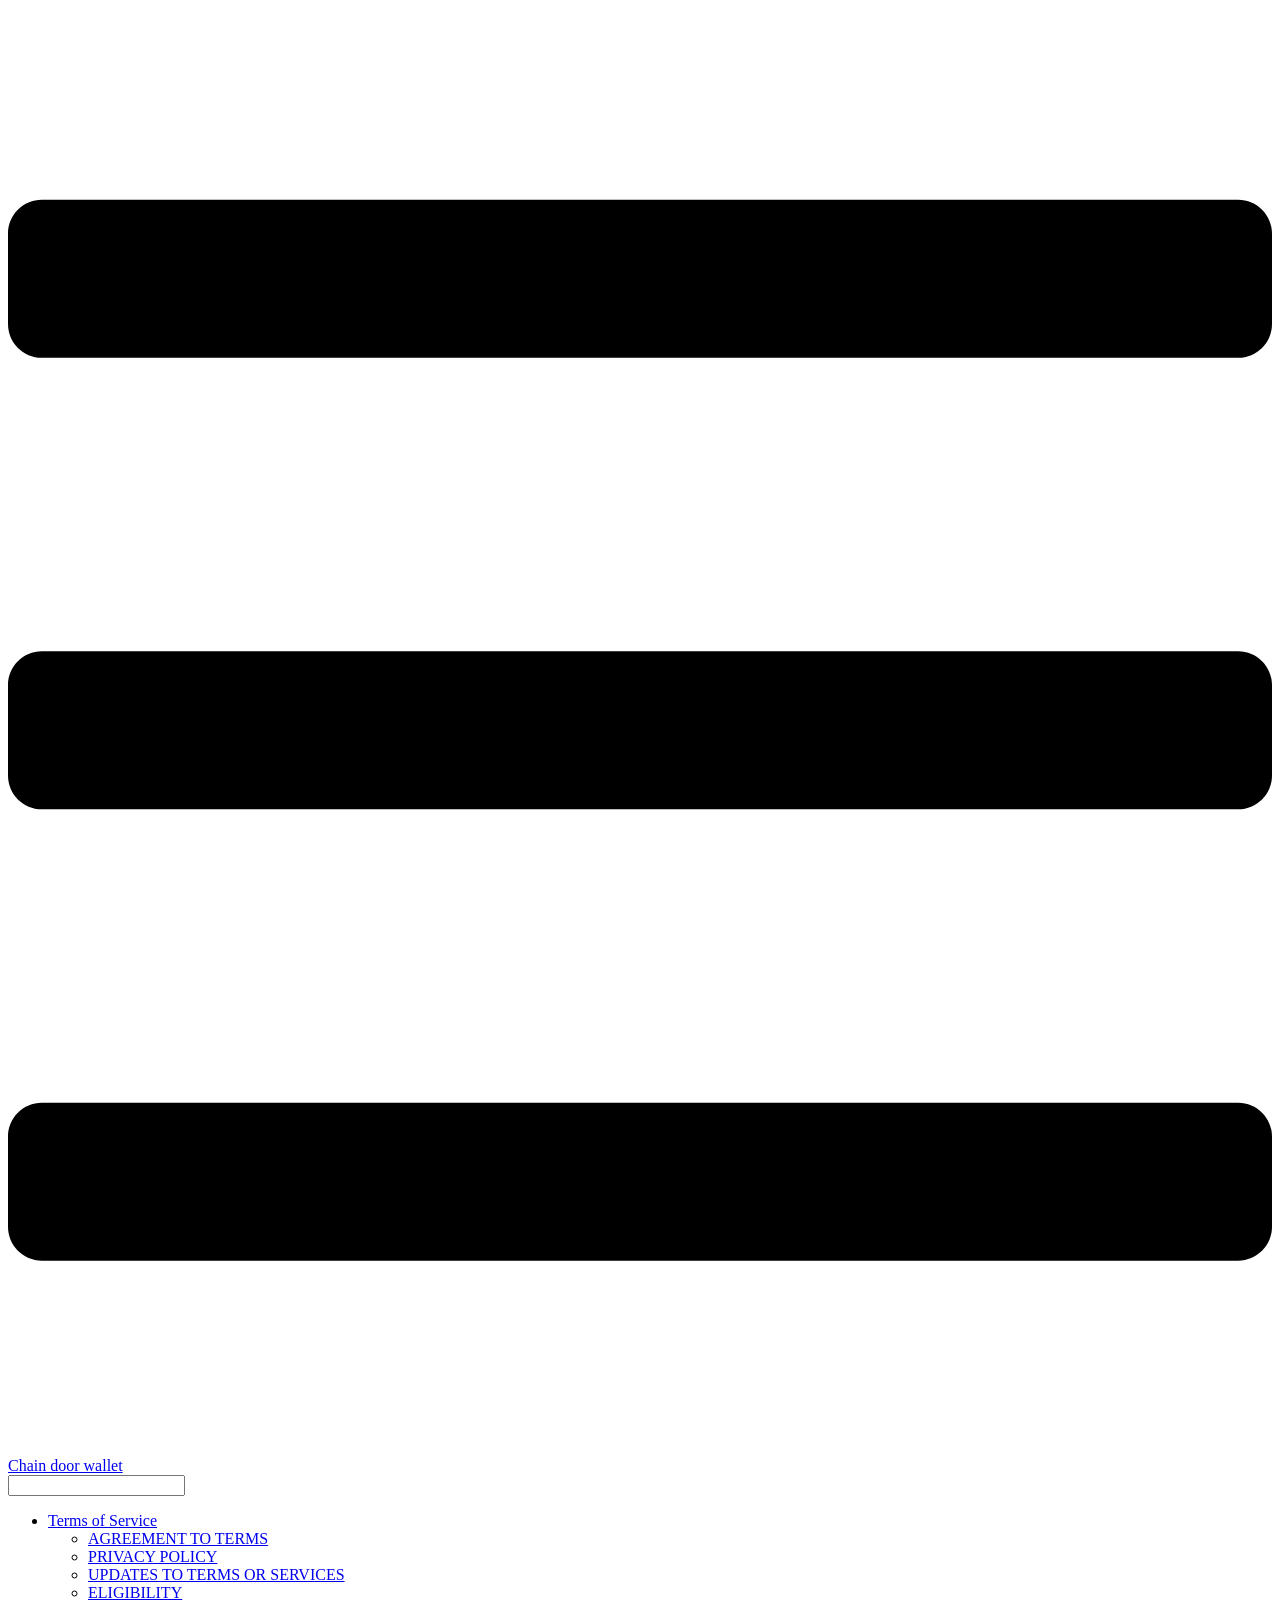
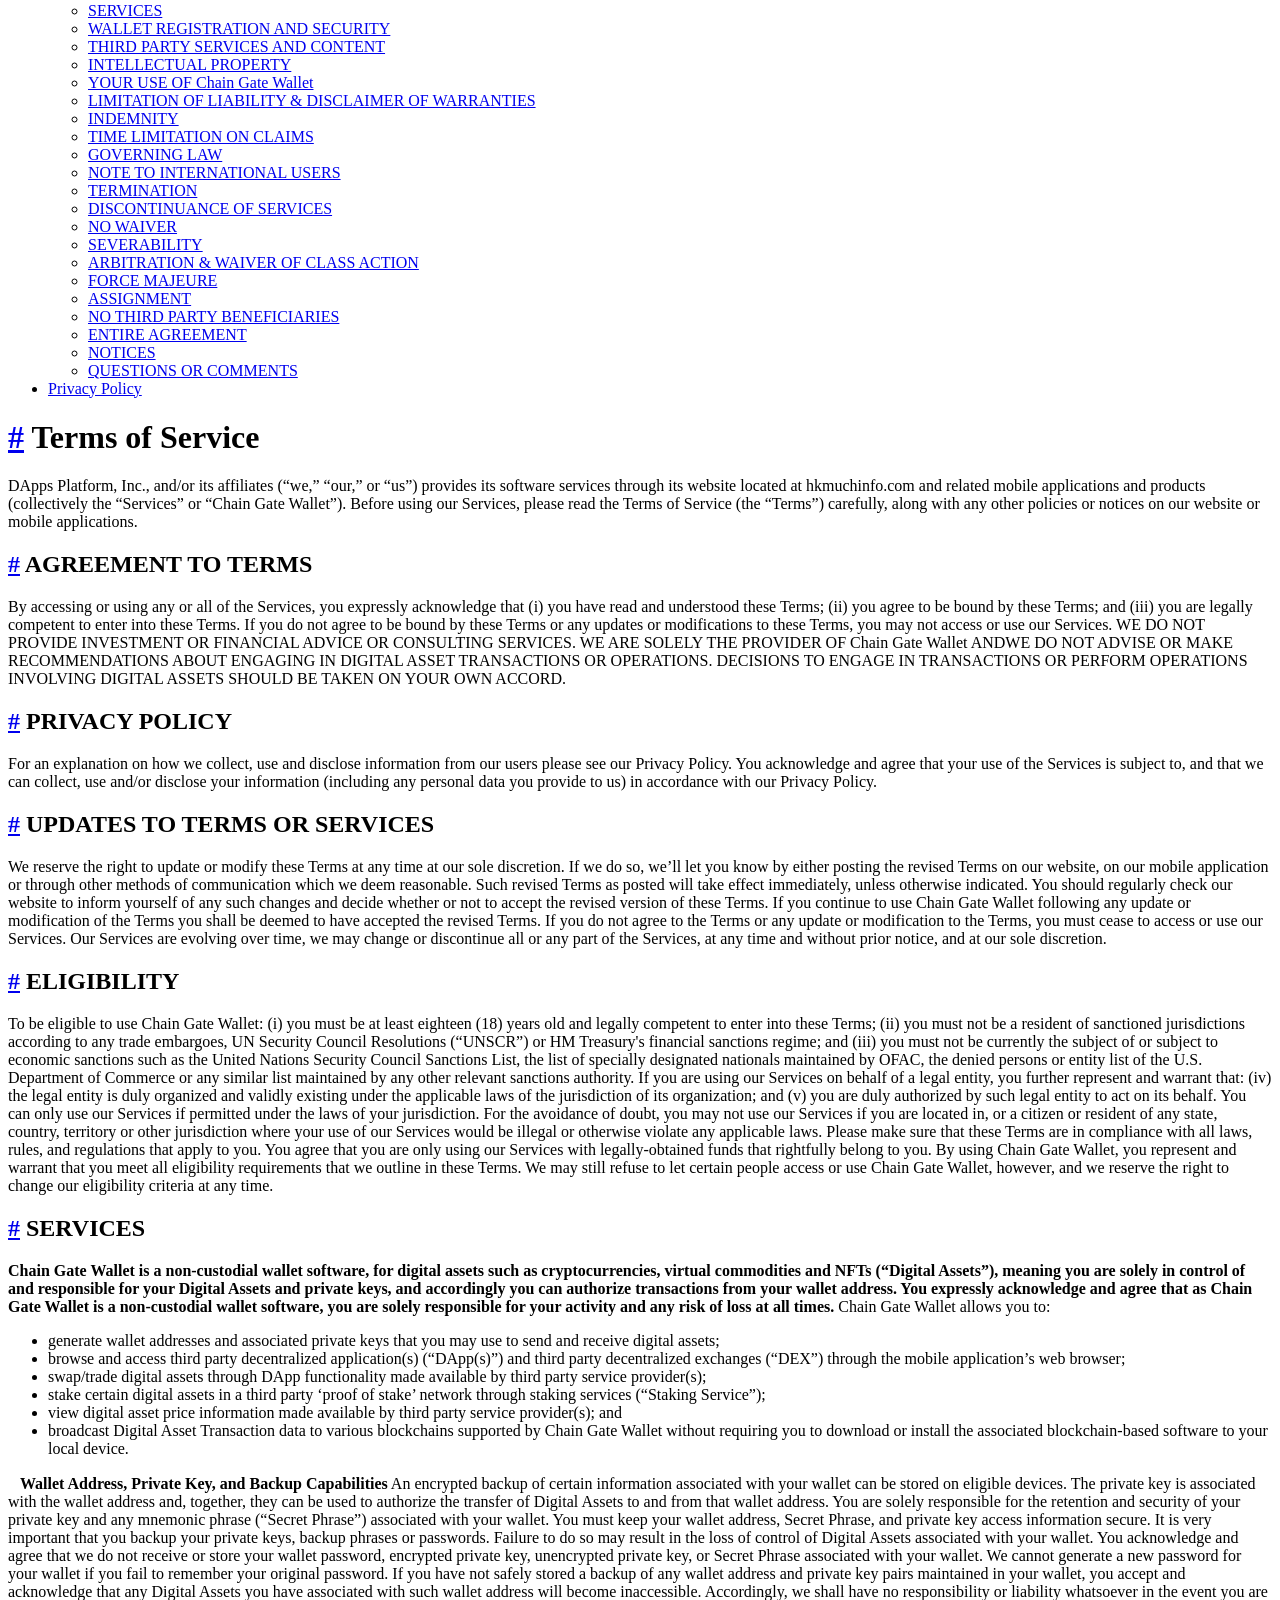
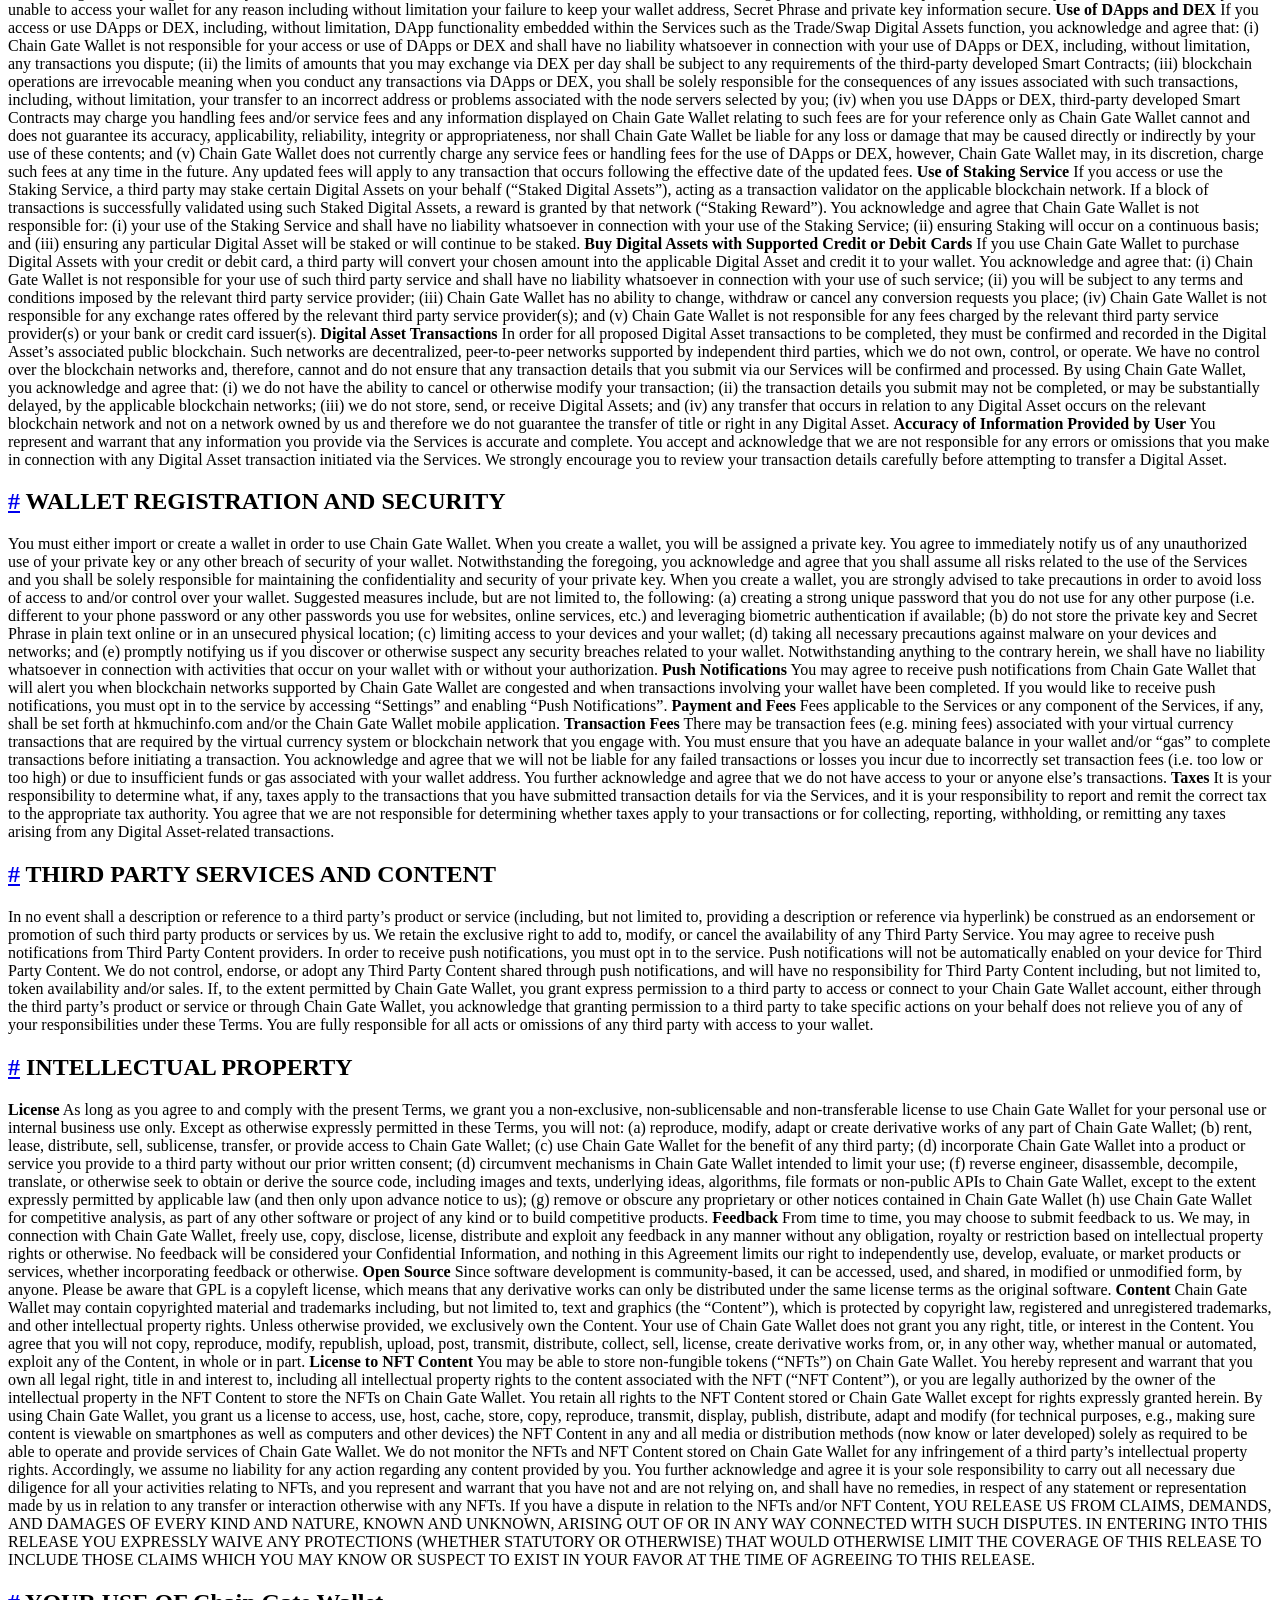
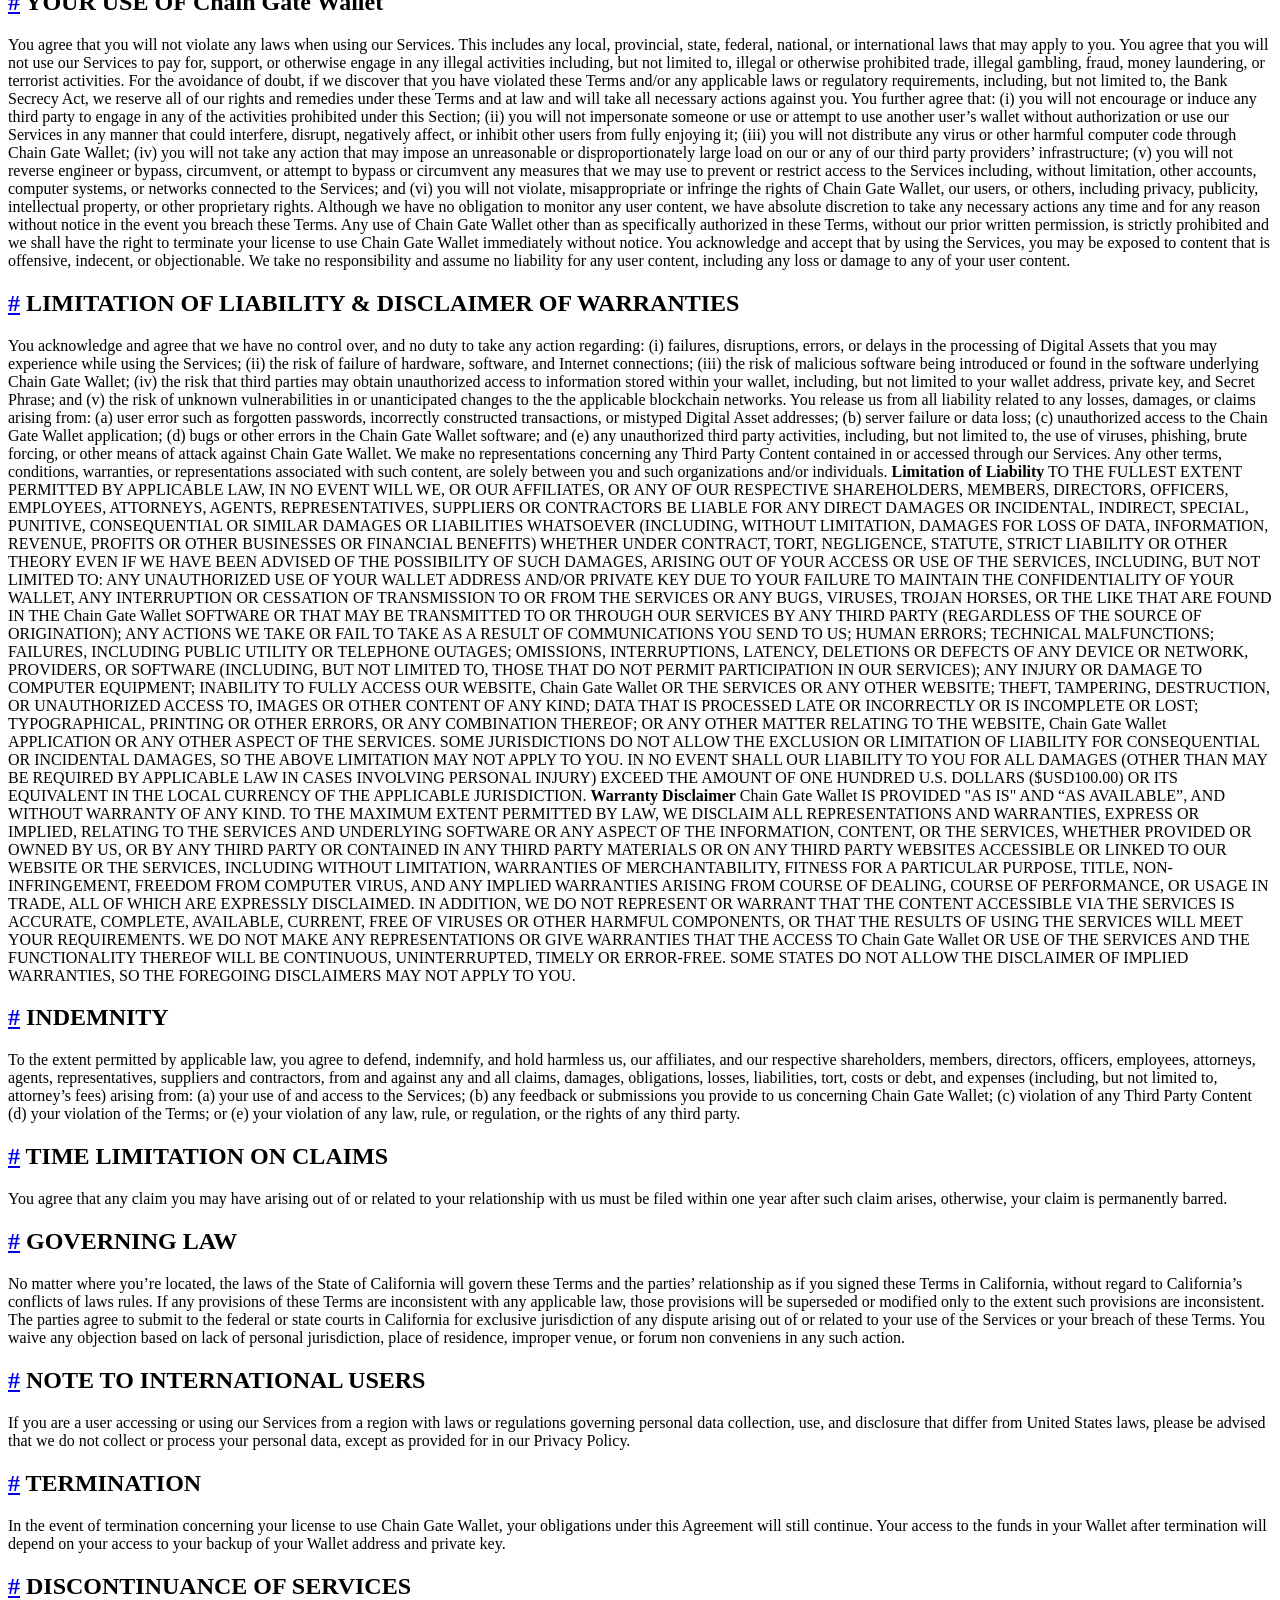
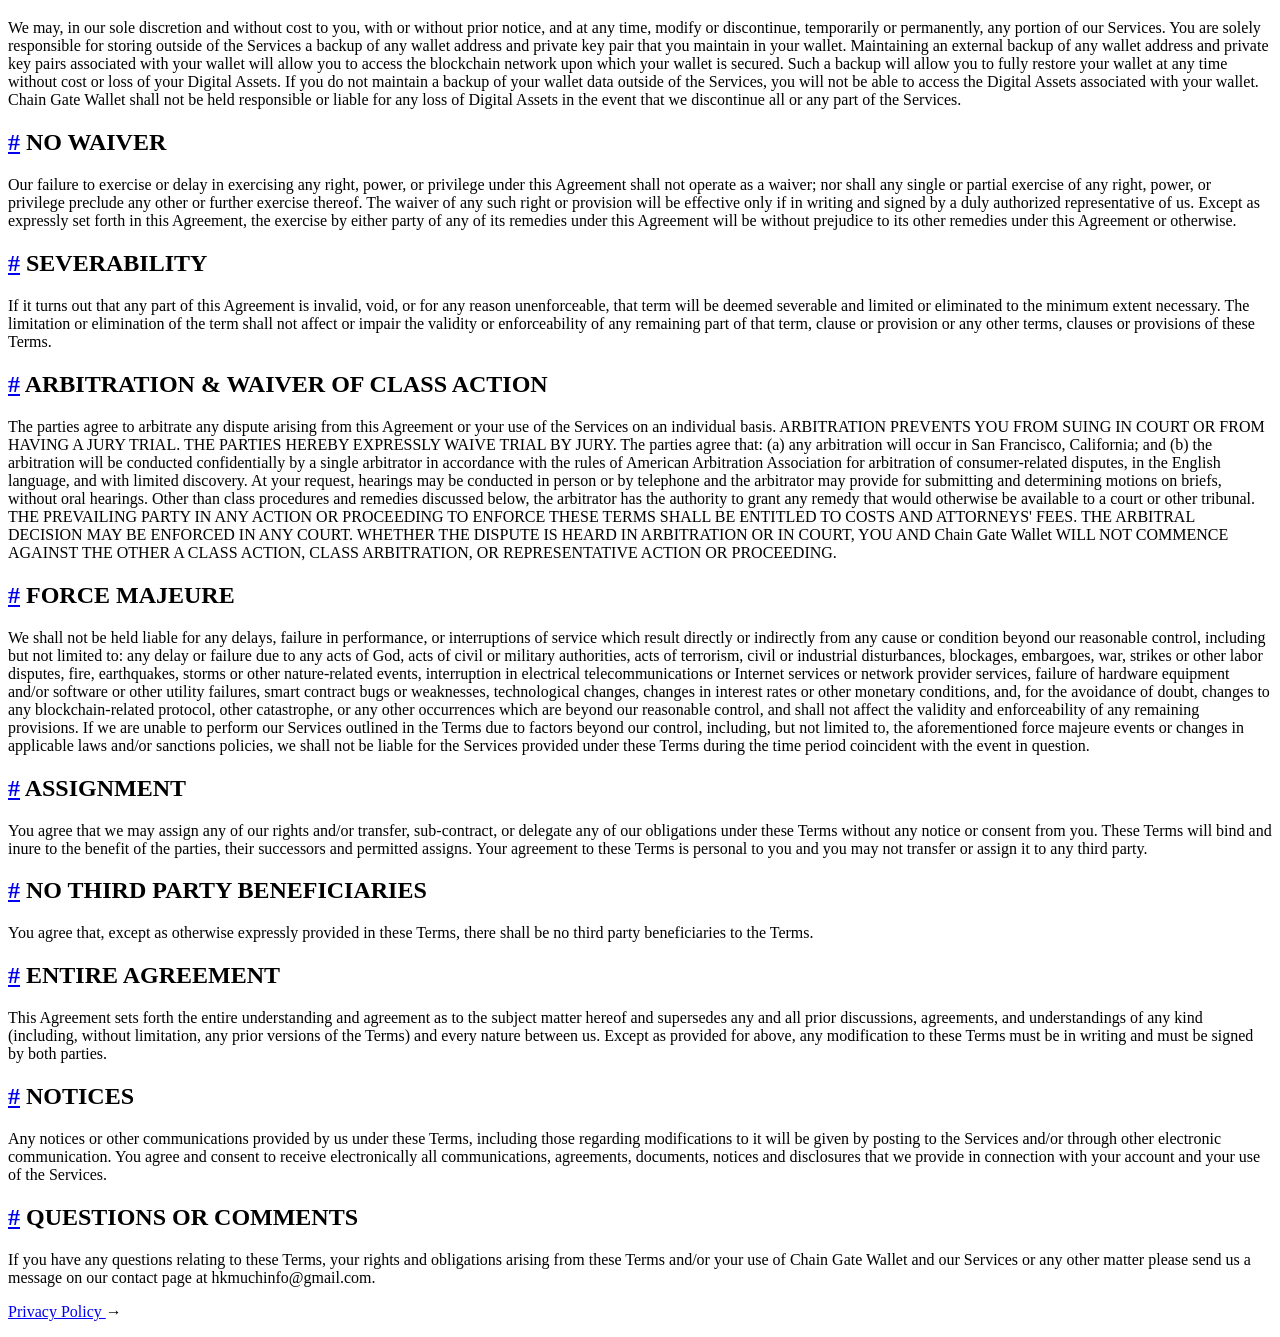
==== commit a7037bdc: "烦烦烦" ====
--- a/index.html
+++ b/index.html
@@ -3,39 +3,53 @@
   <head>
     <meta charset="utf-8">
     <meta name="viewport" content="width=device-width,initial-scale=1">
-    <title>技術支持 | 鏈門錢包</title>
+    <title>Terms of Service | Chain door wallet</title>
     <meta name="generator" content="VuePress 1.9.9">
     
-    <meta name="description" content="...">
+    <meta name="description" content="">
     
-    <link rel="preload" href="/assets/css/0.styles.5ab8ebd7.css" as="style"><link rel="preload" href="/assets/js/app.ba3e5d55.js" as="script"><link rel="preload" href="/assets/js/2.733019b2.js" as="script"><link rel="preload" href="/assets/js/7.e76a1fb6.js" as="script"><link rel="prefetch" href="/assets/js/3.bea23741.js"><link rel="prefetch" href="/assets/js/4.fc333d27.js"><link rel="prefetch" href="/assets/js/5.bfef3080.js"><link rel="prefetch" href="/assets/js/6.2d0a63f8.js"><link rel="prefetch" href="/assets/js/8.2626bd59.js">
-    <link rel="stylesheet" href="/assets/css/0.styles.5ab8ebd7.css">
+    <link rel="preload" href="/chaingate/assets/css/0.styles.d9e459a9.css" as="style"><link rel="preload" href="/chaingate/assets/js/app.3603a387.js" as="script"><link rel="preload" href="/chaingate/assets/js/2.733019b2.js" as="script"><link rel="preload" href="/chaingate/assets/js/7.b5cea9a6.js" as="script"><link rel="prefetch" href="/chaingate/assets/js/3.bea23741.js"><link rel="prefetch" href="/chaingate/assets/js/4.fc333d27.js"><link rel="prefetch" href="/chaingate/assets/js/5.bfef3080.js"><link rel="prefetch" href="/chaingate/assets/js/6.2d0a63f8.js"><link rel="prefetch" href="/chaingate/assets/js/8.3fd0b312.js">
+    <link rel="stylesheet" href="/chaingate/assets/css/0.styles.d9e459a9.css">
   </head>
   <body>
-    <div id="app" data-server-rendered="true"><div class="theme-container"><header class="navbar"><div class="sidebar-button"><svg xmlns="http://www.w3.org/2000/svg" aria-hidden="true" role="img" viewBox="0 0 448 512" class="icon"><path fill="currentColor" d="M436 124H12c-6.627 0-12-5.373-12-12V80c0-6.627 5.373-12 12-12h424c6.627 0 12 5.373 12 12v32c0 6.627-5.373 12-12 12zm0 160H12c-6.627 0-12-5.373-12-12v-32c0-6.627 5.373-12 12-12h424c6.627 0 12 5.373 12 12v32c0 6.627-5.373 12-12 12zm0 160H12c-6.627 0-12-5.373-12-12v-32c0-6.627 5.373-12 12-12h424c6.627 0 12 5.373 12 12v32c0 6.627-5.373 12-12 12z"></path></svg></div> <a href="/" aria-current="page" class="home-link router-link-exact-active router-link-active"><!----> <span class="site-name">鏈門錢包</span></a> <div class="links"><div class="search-box"><input aria-label="Search" autocomplete="off" spellcheck="false" value=""> <!----></div> <nav class="nav-links can-hide"><div class="nav-item"><a href="/" aria-current="page" class="nav-link router-link-exact-active router-link-active">
-  技術支持
-</a></div><div class="nav-item"><a href="/privacy-policy.html" class="nav-link">
-  服務條款
-</a></div> <!----></nav></div></header> <div class="sidebar-mask"></div> <aside class="sidebar"><nav class="nav-links"><div class="nav-item"><a href="/" aria-current="page" class="nav-link router-link-exact-active router-link-active">
-  技術支持
-</a></div><div class="nav-item"><a href="/privacy-policy.html" class="nav-link">
-  服務條款
-</a></div> <!----></nav>  <ul class="sidebar-links"><li><a href="/" aria-current="page" class="active sidebar-link">技術支持</a></li><li><a href="/privacy-policy.html" class="sidebar-link">服務條款</a></li></ul> </aside> <main class="page"> <div class="theme-default-content content__default"><h1 id="技術支持"><a href="#技術支持" class="header-anchor">#</a> 技術支持</h1> <ul><li>請注意，本隱私權聲明將定期更新，以反映我們處理您個人資訊的管道的任何變化或適用法律的任何變化*
-本隱私權聲明描述了DApps平臺股份有限公司（“我們”、“我們的”或“我們”）關於在[hkmuchinfo.com]上收集、使用和披露您的資訊的政策和程式（ https://trustwallet.com/hkmuchinfo.com ）以及我們提供的相關移動應用程序和產品（“服務”或“鏈門錢包”）。
-<strong>概述</strong>
-您的隱私權和個人數據保護對我們來說很重要。以下部分提供了我們如何通過Chain Gate錢包處理您個人資訊的更多詳細資訊。 我們不會與協力廠商共亯您的資訊，除非為您提供我們的服務和產品、遵守法律、改進Chain Gate錢包、保護我們的權利或實現業務轉移。 我們不是一個龐大的、不知名的公司。 我們只是試圖交付令人難以置信的產品的開發人員。 如果您對此政策有任何疑問或擔憂，請聯繫我們 hkmuchinfo@gmail.com.
-<strong>你如何接受這項政策</strong>
-使用Chain Gate錢包，包括下載我們的移動應用程序或訪問我們的網站，即表示您同意本隱私政策中列出的使用、披露和程式。
-<strong>我們從用戶那裡收集哪些個人資訊</strong>
-我們盡最大努力减少從Chain Gate錢包用戶那裡收集的個人信息量。 您的聯系資訊，如您的電話號碼或電子郵寄地址（取決於您與我們的聯繫方式），可能會在您與我們溝通尋求支持時收集，或者在您報告與Chain Gate Wallet有關的錯誤或其他錯誤時收集，或在您通過社交媒體與我們互動時收集。 當您使用我們的服務時，我們會處理您通過Chain Gate錢包生成的PUBLIC錢包地址。
-<strong>我們會與協力廠商共亯您的個人數據嗎</strong>
-關於我們用戶的資訊是我們業務的重要組成部分，我們不向他人出售用戶的個人資訊。 我們可能會將個人資料傳輸給我們的服務提供者或與Chain Gate Wallet業務運營相關的協力廠商，因為Chain Gates Wallet的某些功能依賴於各種協力廠商產品和服務（統稱為“協力廠商服務”）。 這些協力廠商服務提供者只能訪問某些個人資訊，如您的公共錢包地址，以執行其功能，不得將其用於其他目的。 此外，他們必須根據我們的契约協定處理個人資訊，並且只有在適用的數據保護法律允許的情况下。 業務轉移：隨著我們繼續發展業務，我們可能會出售或購買其他業務或服務。 在此類交易中，用戶資訊通常是轉讓的商業資產之一，但仍受任何預先存在的隱私通知中所作承諾的約束（當然，除非用戶另有同意）。 此外，在TrustWallet或其幾乎所有資產被收購的不太可能的情况下，用戶的資訊將成為轉移的資產之一。 我們可能會公開分享非個人身份資訊，並與我們的合作夥伴分享，如出版商、廣告商、開發商或權利持有人。
-<strong>我們如何使用我們收集的資訊</strong>
-我們主要使用我們收集的有限資訊來增强Chain Gate錢包。 除非我們出售全部或部分業務，或如下文所述，否則我們不會出租、交易或出售您的個人資訊。 我們使用您的個人資訊的一些管道是：必要時與您聯系； 回復您的評論、問題或與Chain Gate錢包的錯誤或錯誤有關的問題； 向您提供更多資訊； 使用推送通知或其他管道，通過Chain Gate錢包向您發送有關服務和產品的資訊和行銷資料； 培訓我們的團隊成員； 其他內部業務目的。 匯總個人數據和非個人資訊我們可能會與服務提供者或與我們開展業務的其他人共亯或披露匯總個人數據或非個人資訊，包括但不限於潜在的協力廠商，以展示公司的業績。 這些服務提供者和其他人也可以與我們共亯他們獨立開發或獲得的匯總非個人資訊。 此外，我們可能會將點數標籤和網絡信標的聚合資訊與我們從其他訪問者那裡收集的類似數據相結合，以幫助我們改進服務。 在這樣做時，我們會盡最大努力確保匯總資訊不會連結回您。 代理商或協力廠商合作夥伴我們可能會將您的個人資訊提供給我們的員工、承包商、代理商、服務提供者和指定人員（“代理商”），以使他們能够</li></ul></div> <footer class="page-edit"><!----> <!----></footer> <div class="page-nav"><p class="inner"><!----> <span class="next"><a href="/privacy-policy.html">
-        服務條款
+    <div id="app" data-server-rendered="true"><div class="theme-container"><header class="navbar"><div class="sidebar-button"><svg xmlns="http://www.w3.org/2000/svg" aria-hidden="true" role="img" viewBox="0 0 448 512" class="icon"><path fill="currentColor" d="M436 124H12c-6.627 0-12-5.373-12-12V80c0-6.627 5.373-12 12-12h424c6.627 0 12 5.373 12 12v32c0 6.627-5.373 12-12 12zm0 160H12c-6.627 0-12-5.373-12-12v-32c0-6.627 5.373-12 12-12h424c6.627 0 12 5.373 12 12v32c0 6.627-5.373 12-12 12zm0 160H12c-6.627 0-12-5.373-12-12v-32c0-6.627 5.373-12 12-12h424c6.627 0 12 5.373 12 12v32c0 6.627-5.373 12-12 12z"></path></svg></div> <a href="/chaingate/" aria-current="page" class="home-link router-link-exact-active router-link-active"><!----> <span class="site-name">Chain door wallet</span></a> <div class="links"><div class="search-box"><input aria-label="Search" autocomplete="off" spellcheck="false" value=""> <!----></div> <!----></div></header> <div class="sidebar-mask"></div> <aside class="sidebar"><!---->  <ul class="sidebar-links"><li><a href="/chaingate/" aria-current="page" class="active sidebar-link">Terms of Service</a><ul class="sidebar-sub-headers"><li class="sidebar-sub-header"><a href="/chaingate/#agreement-to-terms" class="sidebar-link">AGREEMENT TO TERMS</a></li><li class="sidebar-sub-header"><a href="/chaingate/#privacy-policy" class="sidebar-link">PRIVACY POLICY</a></li><li class="sidebar-sub-header"><a href="/chaingate/#updates-to-terms-or-services" class="sidebar-link">UPDATES TO TERMS OR SERVICES</a></li><li class="sidebar-sub-header"><a href="/chaingate/#eligibility" class="sidebar-link">ELIGIBILITY</a></li><li class="sidebar-sub-header"><a href="/chaingate/#services" class="sidebar-link">SERVICES</a></li><li class="sidebar-sub-header"><a href="/chaingate/#wallet-registration-and-security" class="sidebar-link">WALLET REGISTRATION AND SECURITY</a></li><li class="sidebar-sub-header"><a href="/chaingate/#third-party-services-and-content" class="sidebar-link">THIRD PARTY SERVICES AND CONTENT</a></li><li class="sidebar-sub-header"><a href="/chaingate/#intellectual-property" class="sidebar-link">INTELLECTUAL PROPERTY</a></li><li class="sidebar-sub-header"><a href="/chaingate/#your-use-of-chain-gate-wallet" class="sidebar-link">YOUR USE OF Chain Gate Wallet</a></li><li class="sidebar-sub-header"><a href="/chaingate/#limitation-of-liability-disclaimer-of-warranties" class="sidebar-link">LIMITATION OF LIABILITY &amp; DISCLAIMER OF WARRANTIES</a></li><li class="sidebar-sub-header"><a href="/chaingate/#indemnity" class="sidebar-link">INDEMNITY</a></li><li class="sidebar-sub-header"><a href="/chaingate/#time-limitation-on-claims" class="sidebar-link">TIME LIMITATION ON CLAIMS</a></li><li class="sidebar-sub-header"><a href="/chaingate/#governing-law" class="sidebar-link">GOVERNING LAW</a></li><li class="sidebar-sub-header"><a href="/chaingate/#note-to-international-users" class="sidebar-link">NOTE TO INTERNATIONAL USERS</a></li><li class="sidebar-sub-header"><a href="/chaingate/#termination" class="sidebar-link">TERMINATION</a></li><li class="sidebar-sub-header"><a href="/chaingate/#discontinuance-of-services" class="sidebar-link">DISCONTINUANCE OF SERVICES</a></li><li class="sidebar-sub-header"><a href="/chaingate/#no-waiver" class="sidebar-link">NO WAIVER</a></li><li class="sidebar-sub-header"><a href="/chaingate/#severability" class="sidebar-link">SEVERABILITY</a></li><li class="sidebar-sub-header"><a href="/chaingate/#arbitration-waiver-of-class-action" class="sidebar-link">ARBITRATION &amp; WAIVER OF CLASS ACTION</a></li><li class="sidebar-sub-header"><a href="/chaingate/#force-majeure" class="sidebar-link">FORCE MAJEURE</a></li><li class="sidebar-sub-header"><a href="/chaingate/#assignment" class="sidebar-link">ASSIGNMENT</a></li><li class="sidebar-sub-header"><a href="/chaingate/#no-third-party-beneficiaries" class="sidebar-link">NO THIRD PARTY BENEFICIARIES</a></li><li class="sidebar-sub-header"><a href="/chaingate/#entire-agreement" class="sidebar-link">ENTIRE AGREEMENT</a></li><li class="sidebar-sub-header"><a href="/chaingate/#notices" class="sidebar-link">NOTICES</a></li><li class="sidebar-sub-header"><a href="/chaingate/#questions-or-comments" class="sidebar-link">QUESTIONS OR COMMENTS</a></li></ul></li><li><a href="/chaingate/privacy-policy.html" class="sidebar-link">Privacy Policy</a></li></ul> </aside> <main class="page"> <div class="theme-default-content content__default"><h1 id="terms-of-service"><a href="#terms-of-service" class="header-anchor">#</a> Terms of Service</h1> <p>DApps Platform, Inc., and/or its affiliates (“we,” “our,” or “us”) provides its software services through its website located at hkmuchinfo.com and related mobile applications and products (collectively the “Services” or “Chain Gate Wallet”). Before using our Services, please read the Terms of Service (the “Terms”) carefully, along with any other policies or notices on our website or mobile applications.</p> <h2 id="agreement-to-terms"><a href="#agreement-to-terms" class="header-anchor">#</a> AGREEMENT TO TERMS</h2> <p>By accessing or using any or all of the Services, you expressly acknowledge that (i) you have read and understood these Terms; (ii) you agree to be bound by these Terms; and (iii) you are legally competent to enter into these Terms. If you do not agree to be bound by these Terms or any updates or modifications to these Terms, you may not access or use our Services. WE DO NOT PROVIDE INVESTMENT OR FINANCIAL ADVICE OR CONSULTING SERVICES. WE ARE SOLELY THE PROVIDER OF Chain Gate Wallet ANDWE DO NOT ADVISE OR MAKE RECOMMENDATIONS ABOUT ENGAGING IN DIGITAL ASSET TRANSACTIONS OR OPERATIONS. DECISIONS TO ENGAGE IN TRANSACTIONS OR PERFORM OPERATIONS INVOLVING DIGITAL ASSETS SHOULD BE TAKEN ON YOUR OWN ACCORD.</p> <h2 id="privacy-policy"><a href="#privacy-policy" class="header-anchor">#</a> PRIVACY POLICY</h2> <p>For an explanation on how we collect, use and disclose information from our users please see our Privacy Policy. You acknowledge and agree that your use of the Services is subject to, and that we can collect, use and/or disclose your information (including any personal data you provide to us) in accordance with our Privacy Policy.</p> <h2 id="updates-to-terms-or-services"><a href="#updates-to-terms-or-services" class="header-anchor">#</a> UPDATES TO TERMS OR SERVICES</h2> <p>We reserve the right to update or modify these Terms at any time at our sole discretion. If we do so, we’ll let you know by either posting the revised Terms on our website, on our mobile application or through other methods of communication which we deem reasonable. Such revised Terms as posted will take effect immediately, unless otherwise indicated. You should regularly check our website to inform yourself of any such changes and decide whether or not to accept the revised version of these Terms. If you continue to use Chain Gate Wallet following any update or modification of the Terms you shall be deemed to have accepted the revised Terms. If you do not agree to the Terms or any update or modification to the Terms, you must cease to access or use our Services. Our Services are evolving over time, we may change or discontinue all or any part of the Services, at any time and without prior notice, and at our sole discretion.</p> <h2 id="eligibility"><a href="#eligibility" class="header-anchor">#</a> ELIGIBILITY</h2> <p>To be eligible to use Chain Gate Wallet: (i) you must be at least eighteen (18) years old and legally competent to enter into these Terms; (ii) you must not be a resident of sanctioned jurisdictions according to any trade embargoes, UN Security Council Resolutions (“UNSCR”) or HM Treasury's financial sanctions regime; and (iii) you must not be currently the subject of or subject to economic sanctions such as the United Nations Security Council Sanctions List, the list of specially designated nationals maintained by OFAC, the denied persons or entity list of the U.S. Department of Commerce or any similar list maintained by any other relevant sanctions authority. If you are using our Services on behalf of a legal entity, you further represent and warrant that: (iv) the legal entity is duly organized and validly existing under the applicable laws of the jurisdiction of its organization; and (v) you are duly authorized by such legal entity to act on its behalf. You can only use our Services if permitted under the laws of your jurisdiction. For the avoidance of doubt, you may not use our Services if you are located in, or a citizen or resident of any state, country, territory or other jurisdiction where your use of our Services would be illegal or otherwise violate any applicable laws. Please make sure that these Terms are in compliance with all laws, rules, and regulations that apply to you. You agree that you are only using our Services with legally-obtained funds that rightfully belong to you. By using Chain Gate Wallet, you represent and warrant that you meet all eligibility requirements that we outline in these Terms. We may still refuse to let certain people access or use Chain Gate Wallet, however, and we reserve the right to change our eligibility criteria at any time.</p> <h2 id="services"><a href="#services" class="header-anchor">#</a> SERVICES</h2> <p><strong>Chain Gate Wallet is a non-custodial wallet software, for digital assets such as cryptocurrencies, virtual commodities and NFTs (“Digital Assets”), meaning you are solely in control of and responsible for your Digital Assets and private keys, and accordingly you can authorize transactions from your wallet address. You expressly acknowledge and agree that as Chain Gate Wallet is a non-custodial wallet software, you are solely responsible for your activity and any risk of loss at all times.</strong>
+Chain Gate Wallet allows you to:</p> <ul><li>generate wallet addresses and associated private keys that you may use to send and receive digital assets;</li> <li>browse and access third party decentralized application(s) (“DApp(s)”) and third party decentralized exchanges (“DEX”) through the mobile application’s web browser;</li> <li>swap/trade digital assets through DApp functionality made available by third party service provider(s);</li> <li>stake certain digital assets in a third party ‘proof of stake’ network through staking services (“Staking Service”);</li> <li>view digital asset price information made available by third party service provider(s); and</li> <li>broadcast Digital Asset Transaction data to various blockchains supported by Chain Gate Wallet without requiring you to download or install the associated blockchain-based software to your local device.</li></ul> <p>⠀<strong>Wallet Address, Private Key, and Backup Capabilities</strong>
+An encrypted backup of certain information associated with your wallet can be stored on eligible devices. The private key is associated with the wallet address and, together, they can be used to authorize the transfer of Digital Assets to and from that wallet address. You are solely responsible for the retention and security of your private key and any mnemonic phrase (“Secret Phrase”) associated with your wallet. You must keep your wallet address, Secret Phrase, and private key access information secure. It is very important that you backup your private keys, backup phrases or passwords. Failure to do so may result in the loss of control of Digital Assets associated with your wallet. You acknowledge and agree that we do not receive or store your wallet password, encrypted private key, unencrypted private key, or Secret Phrase associated with your wallet. We cannot generate a new password for your wallet if you fail to remember your original password. If you have not safely stored a backup of any wallet address and private key pairs maintained in your wallet, you accept and acknowledge that any Digital Assets you have associated with such wallet address will become inaccessible. Accordingly, we shall have no responsibility or liability whatsoever in the event you are unable to access your wallet for any reason including without limitation your failure to keep your wallet address, Secret Phrase and private key information secure.
+<strong>Use of DApps and DEX</strong>
+If you access or use DApps or DEX, including, without limitation, DApp functionality embedded within the Services such as the Trade/Swap Digital Assets function, you acknowledge and agree that: (i) Chain Gate Wallet is not responsible for your access or use of DApps or DEX and shall have no liability whatsoever in connection with your use of DApps or DEX, including, without limitation, any transactions you dispute; (ii) the limits of amounts that you may exchange via DEX per day shall be subject to any requirements of the third-party developed Smart Contracts; (iii) blockchain operations are irrevocable meaning when you conduct any transactions via DApps or DEX, you shall be solely responsible for the consequences of any issues associated with such transactions, including, without limitation, your transfer to an incorrect address or problems associated with the node servers selected by you; (iv) when you use DApps or DEX, third-party developed Smart Contracts may charge you handling fees and/or service fees and any information displayed on Chain Gate Wallet relating to such fees are for your reference only as Chain Gate Wallet cannot and does not guarantee its accuracy, applicability, reliability, integrity or appropriateness, nor shall Chain Gate Wallet be liable for any loss or damage that may be caused directly or indirectly by your use of these contents; and (v) Chain Gate Wallet does not currently charge any service fees or handling fees for the use of DApps or DEX, however, Chain Gate Wallet may, in its discretion, charge such fees at any time in the future. Any updated fees will apply to any transaction that occurs following the effective date of the updated fees.
+<strong>Use of Staking Service</strong>
+If you access or use the Staking Service, a third party may stake certain Digital Assets on your behalf (“Staked Digital Assets”), acting as a transaction validator on the applicable blockchain network. If a block of transactions is successfully validated using such Staked Digital Assets, a reward is granted by that network (“Staking Reward”). You acknowledge and agree that Chain Gate Wallet is not responsible for: (i) your use of the Staking Service and shall have no liability whatsoever in connection with your use of the Staking Service; (ii) ensuring Staking will occur on a continuous basis; and (iii) ensuring any particular Digital Asset will be staked or will continue to be staked.
+<strong>Buy Digital Assets with Supported Credit or Debit Cards</strong>
+If you use Chain Gate Wallet to purchase Digital Assets with your credit or debit card, a third party will convert your chosen amount into the applicable Digital Asset and credit it to your wallet. You acknowledge and agree that: (i) Chain Gate Wallet is not responsible for your use of such third party service and shall have no liability whatsoever in connection with your use of such service; (ii) you will be subject to any terms and conditions imposed by the relevant third party service provider; (iii) Chain Gate Wallet has no ability to change, withdraw or cancel any conversion requests you place; (iv) Chain Gate Wallet is not responsible for any exchange rates offered by the relevant third party service provider(s); and (v) Chain Gate Wallet is not responsible for any fees charged by the relevant third party service provider(s) or your bank or credit card issuer(s).
+<strong>Digital Asset Transactions</strong>
+In order for all proposed Digital Asset transactions to be completed, they must be confirmed and recorded in the Digital Asset’s associated public blockchain. Such networks are decentralized, peer-to-peer networks supported by independent third parties, which we do not own, control, or operate. We have no control over the blockchain networks and, therefore, cannot and do not ensure that any transaction details that you submit via our Services will be confirmed and processed. By using Chain Gate Wallet, you acknowledge and agree that: (i) we do not have the ability to cancel or otherwise modify your transaction; (ii) the transaction details you submit may not be completed, or may be substantially delayed, by the applicable blockchain networks; (iii) we do not store, send, or receive Digital Assets; and (iv) any transfer that occurs in relation to any Digital Asset occurs on the relevant blockchain network and not on a network owned by us and therefore we do not guarantee the transfer of title or right in any Digital Asset.
+<strong>Accuracy of Information Provided by User</strong>
+You represent and warrant that any information you provide via the Services is accurate and complete. You accept and acknowledge that we are not responsible for any errors or omissions that you make in connection with any Digital Asset transaction initiated via the Services. We strongly encourage you to review your transaction details carefully before attempting to transfer a Digital Asset.</p> <h2 id="wallet-registration-and-security"><a href="#wallet-registration-and-security" class="header-anchor">#</a> WALLET REGISTRATION AND SECURITY</h2> <p>You must either import or create a wallet in order to use Chain Gate Wallet. When you create a wallet, you will be assigned a private key. You agree to immediately notify us of any unauthorized use of your private key or any other breach of security of your wallet. Notwithstanding the foregoing, you acknowledge and agree that you shall assume all risks related to the use of the Services and you shall be solely responsible for maintaining the confidentiality and security of your private key. When you create a wallet, you are strongly advised to take precautions in order to avoid loss of access to and/or control over your wallet. Suggested measures include, but are not limited to, the following: (a) creating a strong unique password that you do not use for any other purpose (i.e. different to your phone password or any other passwords you use for websites, online services, etc.) and leveraging biometric authentication if available; (b) do not store the private key and Secret Phrase in plain text online or in an unsecured physical location; (c) limiting access to your devices and your wallet; (d) taking all necessary precautions against malware on your devices and networks; and (e) promptly notifying us if you discover or otherwise suspect any security breaches related to your wallet. Notwithstanding anything to the contrary herein, we shall have no liability whatsoever in connection with activities that occur on your wallet with or without your authorization.
+<strong>Push Notifications</strong>
+You may agree to receive push notifications from Chain Gate Wallet that will alert you when blockchain networks supported by Chain Gate Wallet are congested and when transactions involving your wallet have been completed. If you would like to receive push notifications, you must opt in to the service by accessing “Settings” and enabling “Push Notifications”.
+<strong>Payment and Fees</strong>
+Fees applicable to the Services or any component of the Services, if any, shall be set forth at hkmuchinfo.com and/or the Chain Gate Wallet mobile application.
+<strong>Transaction Fees</strong>
+There may be transaction fees (e.g. mining fees) associated with your virtual currency transactions that are required by the virtual currency system or blockchain network that you engage with. You must ensure that you have an adequate balance in your wallet and/or “gas” to complete transactions before initiating a transaction. You acknowledge and agree that we will not be liable for any failed transactions or losses you incur due to incorrectly set transaction fees (i.e. too low or too high) or due to insufficient funds or gas associated with your wallet address. You further acknowledge and agree that we do not have access to your or anyone else’s transactions.
+<strong>Taxes</strong>
+It is your responsibility to determine what, if any, taxes apply to the transactions that you have submitted transaction details for via the Services, and it is your responsibility to report and remit the correct tax to the appropriate tax authority. You agree that we are not responsible for determining whether taxes apply to your transactions or for collecting, reporting, withholding, or remitting any taxes arising from any Digital Asset-related transactions.</p> <h2 id="third-party-services-and-content"><a href="#third-party-services-and-content" class="header-anchor">#</a> THIRD PARTY SERVICES AND CONTENT</h2> <p>In no event shall a description or reference to a third party’s product or service (including, but not limited to, providing a description or reference via hyperlink) be construed as an endorsement or promotion of such third party products or services by us. We retain the exclusive right to add to, modify, or cancel the availability of any Third Party Service. You may agree to receive push notifications from Third Party Content providers. In order to receive push notifications, you must opt in to the service. Push notifications will not be automatically enabled on your device for Third Party Content. We do not control, endorse, or adopt any Third Party Content shared through push notifications, and will have no responsibility for Third Party Content including, but not limited to, token availability and/or sales. If, to the extent permitted by Chain Gate Wallet, you grant express permission to a third party to access or connect to your Chain Gate Wallet account, either through the third party’s product or service or through Chain Gate Wallet, you acknowledge that granting permission to a third party to take specific actions on your behalf does not relieve you of any of your responsibilities under these Terms. You are fully responsible for all acts or omissions of any third party with access to your wallet.</p> <h2 id="intellectual-property"><a href="#intellectual-property" class="header-anchor">#</a> INTELLECTUAL PROPERTY</h2> <p><strong>License</strong>
+As long as you agree to and comply with the present Terms, we grant you a non-exclusive, non-sublicensable and non-transferable license to use Chain Gate Wallet for your personal use or internal business use only. Except as otherwise expressly permitted in these Terms, you will not: (a) reproduce, modify, adapt or create derivative works of any part of Chain Gate Wallet; (b) rent, lease, distribute, sell, sublicense, transfer, or provide access to Chain Gate Wallet; (c) use Chain Gate Wallet for the benefit of any third party; (d) incorporate Chain Gate Wallet into a product or service you provide to a third party without our prior written consent; (d) circumvent mechanisms in Chain Gate Wallet intended to limit your use; (f) reverse engineer, disassemble, decompile, translate, or otherwise seek to obtain or derive the source code, including images and texts, underlying ideas, algorithms, file formats or non-public APIs to Chain Gate Wallet, except to the extent expressly permitted by applicable law (and then only upon advance notice to us); (g) remove or obscure any proprietary or other notices contained in Chain Gate Wallet (h) use Chain Gate Wallet for competitive analysis, as part of any other software or project of any kind or to build competitive products.
+<strong>Feedback</strong>
+From time to time, you may choose to submit feedback to us. We may, in connection with Chain Gate Wallet, freely use, copy, disclose, license, distribute and exploit any feedback in any manner without any obligation, royalty or restriction based on intellectual property rights or otherwise. No feedback will be considered your Confidential Information, and nothing in this Agreement limits our right to independently use, develop, evaluate, or market products or services, whether incorporating feedback or otherwise.
+<strong>Open Source</strong>
+Since software development is community-based, it can be accessed, used, and shared, in modified or unmodified form, by anyone. Please be aware that GPL is a copyleft license, which means that any derivative works can only be distributed under the same license terms as the original software.
+<strong>Content</strong>
+Chain Gate Wallet may contain copyrighted material and trademarks including, but not limited to, text and graphics (the “Content”), which is protected by copyright law, registered and unregistered trademarks, and other intellectual property rights. Unless otherwise provided, we exclusively own the Content. Your use of Chain Gate Wallet does not grant you any right, title, or interest in the Content. You agree that you will not copy, reproduce, modify, republish, upload, post, transmit, distribute, collect, sell, license, create derivative works from, or, in any other way, whether manual or automated, exploit any of the Content, in whole or in part.
+<strong>License to NFT Content</strong>
+You may be able to store non-fungible tokens (“NFTs”) on Chain Gate Wallet. You hereby represent and warrant that you own all legal right, title in and interest to, including all intellectual property rights to the content associated with the NFT (“NFT Content”), or you are legally authorized by the owner of the intellectual property in the NFT Content to store the NFTs on Chain Gate Wallet. You retain all rights to the NFT Content stored or Chain Gate Wallet except for rights expressly granted herein. By using Chain Gate Wallet, you grant us a license to access, use, host, cache, store, copy, reproduce, transmit, display, publish, distribute, adapt and modify (for technical purposes, e.g., making sure content is viewable on smartphones as well as computers and other devices) the NFT Content in any and all media or distribution methods (now know or later developed) solely as required to be able to operate and provide services of Chain Gate Wallet. We do not monitor the NFTs and NFT Content stored on Chain Gate Wallet for any infringement of a third party’s intellectual property rights. Accordingly, we assume no liability for any action regarding any content provided by you. You further acknowledge and agree it is your sole responsibility to carry out all necessary due diligence for all your activities relating to NFTs, and you represent and warrant that you have not and are not relying on, and shall have no remedies, in respect of any statement or representation made by us in relation to any transfer or interaction otherwise with any NFTs. If you have a dispute in relation to the NFTs and/or NFT Content, YOU RELEASE US FROM CLAIMS, DEMANDS, AND DAMAGES OF EVERY KIND AND NATURE, KNOWN AND UNKNOWN, ARISING OUT OF OR IN ANY WAY CONNECTED WITH SUCH DISPUTES. IN ENTERING INTO THIS RELEASE YOU EXPRESSLY WAIVE ANY PROTECTIONS (WHETHER STATUTORY OR OTHERWISE) THAT WOULD OTHERWISE LIMIT THE COVERAGE OF THIS RELEASE TO INCLUDE THOSE CLAIMS WHICH YOU MAY KNOW OR SUSPECT TO EXIST IN YOUR FAVOR AT THE TIME OF AGREEING TO THIS RELEASE.</p> <h2 id="your-use-of-chain-gate-wallet"><a href="#your-use-of-chain-gate-wallet" class="header-anchor">#</a> YOUR USE OF Chain Gate Wallet</h2> <p>You agree that you will not violate any laws when using our Services. This includes any local, provincial, state, federal, national, or international laws that may apply to you. You agree that you will not use our Services to pay for, support, or otherwise engage in any illegal activities including, but not limited to, illegal or otherwise prohibited trade, illegal gambling, fraud, money laundering, or terrorist activities. For the avoidance of doubt, if we discover that you have violated these Terms and/or any applicable laws or regulatory requirements, including, but not limited to, the Bank Secrecy Act, we reserve all of our rights and remedies under these Terms and at law and will take all necessary actions against you. You further agree that: (i) you will not encourage or induce any third party to engage in any of the activities prohibited under this Section; (ii) you will not impersonate someone or use or attempt to use another user’s wallet without authorization or use our Services in any manner that could interfere, disrupt, negatively affect, or inhibit other users from fully enjoying it; (iii) you will not distribute any virus or other harmful computer code through Chain Gate Wallet; (iv) you will not take any action that may impose an unreasonable or disproportionately large load on our or any of our third party providers’ infrastructure; (v) you will not reverse engineer or bypass, circumvent, or attempt to bypass or circumvent any measures that we may use to prevent or restrict access to the Services including, without limitation, other accounts, computer systems, or networks connected to the Services; and (vi) you will not violate, misappropriate or infringe the rights of Chain Gate Wallet, our users, or others, including privacy, publicity, intellectual property, or other proprietary rights. Although we have no obligation to monitor any user content, we have absolute discretion to take any necessary actions any time and for any reason without notice in the event you breach these Terms. Any use of Chain Gate Wallet other than as specifically authorized in these Terms, without our prior written permission, is strictly prohibited and we shall have the right to terminate your license to use Chain Gate Wallet immediately without notice. You acknowledge and accept that by using the Services, you may be exposed to content that is offensive, indecent, or objectionable. We take no responsibility and assume no liability for any user content, including any loss or damage to any of your user content.</p> <h2 id="limitation-of-liability-disclaimer-of-warranties"><a href="#limitation-of-liability-disclaimer-of-warranties" class="header-anchor">#</a> LIMITATION OF LIABILITY &amp; DISCLAIMER OF WARRANTIES</h2> <p>You acknowledge and agree that we have no control over, and no duty to take any action regarding: (i) failures, disruptions, errors, or delays in the processing of Digital Assets that you may experience while using the Services; (ii) the risk of failure of hardware, software, and Internet connections; (iii) the risk of malicious software being introduced or found in the software underlying Chain Gate Wallet; (iv) the risk that third parties may obtain unauthorized access to information stored within your wallet, including, but not limited to your wallet address, private key, and Secret Phrase; and (v) the risk of unknown vulnerabilities in or unanticipated changes to the the applicable blockchain networks. You release us from all liability related to any losses, damages, or claims arising from: (a) user error such as forgotten passwords, incorrectly constructed transactions, or mistyped Digital Asset addresses; (b) server failure or data loss; (c) unauthorized access to the Chain Gate Wallet application; (d) bugs or other errors in the Chain Gate Wallet software; and (e) any unauthorized third party activities, including, but not limited to, the use of viruses, phishing, brute forcing, or other means of attack against Chain Gate Wallet. We make no representations concerning any Third Party Content contained in or accessed through our Services. Any other terms, conditions, warranties, or representations associated with such content, are solely between you and such organizations and/or individuals.
+<strong>Limitation of Liability</strong>
+TO THE FULLEST EXTENT PERMITTED BY APPLICABLE LAW, IN NO EVENT WILL WE, OR OUR AFFILIATES, OR ANY OF OUR RESPECTIVE SHAREHOLDERS, MEMBERS, DIRECTORS, OFFICERS, EMPLOYEES, ATTORNEYS, AGENTS, REPRESENTATIVES, SUPPLIERS OR CONTRACTORS BE LIABLE FOR ANY DIRECT DAMAGES OR INCIDENTAL, INDIRECT, SPECIAL, PUNITIVE, CONSEQUENTIAL OR SIMILAR DAMAGES OR LIABILITIES WHATSOEVER (INCLUDING, WITHOUT LIMITATION, DAMAGES FOR LOSS OF DATA, INFORMATION, REVENUE, PROFITS OR OTHER BUSINESSES OR FINANCIAL BENEFITS) WHETHER UNDER CONTRACT, TORT, NEGLIGENCE, STATUTE, STRICT LIABILITY OR OTHER THEORY EVEN IF WE HAVE BEEN ADVISED OF THE POSSIBILITY OF SUCH DAMAGES, ARISING OUT OF YOUR ACCESS OR USE OF THE SERVICES, INCLUDING, BUT NOT LIMITED TO: ANY UNAUTHORIZED USE OF YOUR WALLET ADDRESS AND/OR PRIVATE KEY DUE TO YOUR FAILURE TO MAINTAIN THE CONFIDENTIALITY OF YOUR WALLET, ANY INTERRUPTION OR CESSATION OF TRANSMISSION TO OR FROM THE SERVICES OR ANY BUGS, VIRUSES, TROJAN HORSES, OR THE LIKE THAT ARE FOUND IN THE Chain Gate Wallet SOFTWARE OR THAT MAY BE TRANSMITTED TO OR THROUGH OUR SERVICES BY ANY THIRD PARTY (REGARDLESS OF THE SOURCE OF ORIGINATION); ANY ACTIONS WE TAKE OR FAIL TO TAKE AS A RESULT OF COMMUNICATIONS YOU SEND TO US; HUMAN ERRORS; TECHNICAL MALFUNCTIONS; FAILURES, INCLUDING PUBLIC UTILITY OR TELEPHONE OUTAGES; OMISSIONS, INTERRUPTIONS, LATENCY, DELETIONS OR DEFECTS OF ANY DEVICE OR NETWORK, PROVIDERS, OR SOFTWARE (INCLUDING, BUT NOT LIMITED TO, THOSE THAT DO NOT PERMIT PARTICIPATION IN OUR SERVICES); ANY INJURY OR DAMAGE TO COMPUTER EQUIPMENT; INABILITY TO FULLY ACCESS OUR WEBSITE, Chain Gate Wallet OR THE SERVICES OR ANY OTHER WEBSITE; THEFT, TAMPERING, DESTRUCTION, OR UNAUTHORIZED ACCESS TO, IMAGES OR OTHER CONTENT OF ANY KIND; DATA THAT IS PROCESSED LATE OR INCORRECTLY OR IS INCOMPLETE OR LOST; TYPOGRAPHICAL, PRINTING OR OTHER ERRORS, OR ANY COMBINATION THEREOF; OR ANY OTHER MATTER RELATING TO THE WEBSITE, Chain Gate Wallet APPLICATION OR ANY OTHER ASPECT OF THE SERVICES. SOME JURISDICTIONS DO NOT ALLOW THE EXCLUSION OR LIMITATION OF LIABILITY FOR CONSEQUENTIAL OR INCIDENTAL DAMAGES, SO THE ABOVE LIMITATION MAY NOT APPLY TO YOU. IN NO EVENT SHALL OUR LIABILITY TO YOU FOR ALL DAMAGES (OTHER THAN MAY BE REQUIRED BY APPLICABLE LAW IN CASES INVOLVING PERSONAL INJURY) EXCEED THE AMOUNT OF ONE HUNDRED U.S. DOLLARS ($USD100.00) OR ITS EQUIVALENT IN THE LOCAL CURRENCY OF THE APPLICABLE JURISDICTION.
+<strong>Warranty Disclaimer</strong>
+Chain Gate Wallet IS PROVIDED &quot;AS IS&quot; AND “AS AVAILABLE”, AND WITHOUT WARRANTY OF ANY KIND. TO THE MAXIMUM EXTENT PERMITTED BY LAW, WE DISCLAIM ALL REPRESENTATIONS AND WARRANTIES, EXPRESS OR IMPLIED, RELATING TO THE SERVICES AND UNDERLYING SOFTWARE OR ANY ASPECT OF THE INFORMATION, CONTENT, OR THE SERVICES, WHETHER PROVIDED OR OWNED BY US, OR BY ANY THIRD PARTY OR CONTAINED IN ANY THIRD PARTY MATERIALS OR ON ANY THIRD PARTY WEBSITES ACCESSIBLE OR LINKED TO OUR WEBSITE OR THE SERVICES, INCLUDING WITHOUT LIMITATION, WARRANTIES OF MERCHANTABILITY, FITNESS FOR A PARTICULAR PURPOSE, TITLE, NON-INFRINGEMENT, FREEDOM FROM COMPUTER VIRUS, AND ANY IMPLIED WARRANTIES ARISING FROM COURSE OF DEALING, COURSE OF PERFORMANCE, OR USAGE IN TRADE, ALL OF WHICH ARE EXPRESSLY DISCLAIMED. IN ADDITION, WE DO NOT REPRESENT OR WARRANT THAT THE CONTENT ACCESSIBLE VIA THE SERVICES IS ACCURATE, COMPLETE, AVAILABLE, CURRENT, FREE OF VIRUSES OR OTHER HARMFUL COMPONENTS, OR THAT THE RESULTS OF USING THE SERVICES WILL MEET YOUR REQUIREMENTS. WE DO NOT MAKE ANY REPRESENTATIONS OR GIVE WARRANTIES THAT THE ACCESS TO Chain Gate Wallet OR USE OF THE SERVICES AND THE FUNCTIONALITY THEREOF WILL BE CONTINUOUS, UNINTERRUPTED, TIMELY OR ERROR-FREE. SOME STATES DO NOT ALLOW THE DISCLAIMER OF IMPLIED WARRANTIES, SO THE FOREGOING DISCLAIMERS MAY NOT APPLY TO YOU.</p> <h2 id="indemnity"><a href="#indemnity" class="header-anchor">#</a> INDEMNITY</h2> <p>To the extent permitted by applicable law, you agree to defend, indemnify, and hold harmless us, our affiliates, and our respective shareholders, members, directors, officers, employees, attorneys, agents, representatives, suppliers and contractors, from and against any and all claims, damages, obligations, losses, liabilities, tort, costs or debt, and expenses (including, but not limited to, attorney’s fees) arising from: (a) your use of and access to the Services; (b) any feedback or submissions you provide to us concerning Chain Gate Wallet; (c) violation of any Third Party Content (d) your violation of the Terms; or (e) your violation of any law, rule, or regulation, or the rights of any third party.</p> <h2 id="time-limitation-on-claims"><a href="#time-limitation-on-claims" class="header-anchor">#</a> TIME LIMITATION ON CLAIMS</h2> <p>You agree that any claim you may have arising out of or related to your relationship with us must be filed within one year after such claim arises, otherwise, your claim is permanently barred.</p> <h2 id="governing-law"><a href="#governing-law" class="header-anchor">#</a> GOVERNING LAW</h2> <p>No matter where you’re located, the laws of the State of California will govern these Terms and the parties’ relationship as if you signed these Terms in California, without regard to California’s conflicts of laws rules. If any provisions of these Terms are inconsistent with any applicable law, those provisions will be superseded or modified only to the extent such provisions are inconsistent. The parties agree to submit to the federal or state courts in California for exclusive jurisdiction of any dispute arising out of or related to your use of the Services or your breach of these Terms. You waive any objection based on lack of personal jurisdiction, place of residence, improper venue, or forum non conveniens in any such action.</p> <h2 id="note-to-international-users"><a href="#note-to-international-users" class="header-anchor">#</a> NOTE TO INTERNATIONAL USERS</h2> <p>If you are a user accessing or using our Services from a region with laws or regulations governing personal data collection, use, and disclosure that differ from United States laws, please be advised that we do not collect or process your personal data, except as provided for in our Privacy Policy.</p> <h2 id="termination"><a href="#termination" class="header-anchor">#</a> TERMINATION</h2> <p>In the event of termination concerning your license to use Chain Gate Wallet, your obligations under this Agreement will still continue. Your access to the funds in your Wallet after termination will depend on your access to your backup of your Wallet address and private key.</p> <h2 id="discontinuance-of-services"><a href="#discontinuance-of-services" class="header-anchor">#</a> DISCONTINUANCE OF SERVICES</h2> <p>We may, in our sole discretion and without cost to you, with or without prior notice, and at any time, modify or discontinue, temporarily or permanently, any portion of our Services. You are solely responsible for storing outside of the Services a backup of any wallet address and private key pair that you maintain in your wallet. Maintaining an external backup of any wallet address and private key pairs associated with your wallet will allow you to access the blockchain network upon which your wallet is secured. Such a backup will allow you to fully restore your wallet at any time without cost or loss of your Digital Assets. If you do not maintain a backup of your wallet data outside of the Services, you will not be able to access the Digital Assets associated with your wallet. Chain Gate Wallet shall not be held responsible or liable for any loss of Digital Assets in the event that we discontinue all or any part of the Services.</p> <h2 id="no-waiver"><a href="#no-waiver" class="header-anchor">#</a> NO WAIVER</h2> <p>Our failure to exercise or delay in exercising any right, power, or privilege under this Agreement shall not operate as a waiver; nor shall any single or partial exercise of any right, power, or privilege preclude any other or further exercise thereof. The waiver of any such right or provision will be effective only if in writing and signed by a duly authorized representative of us. Except as expressly set forth in this Agreement, the exercise by either party of any of its remedies under this Agreement will be without prejudice to its other remedies under this Agreement or otherwise.</p> <h2 id="severability"><a href="#severability" class="header-anchor">#</a> SEVERABILITY</h2> <p>If it turns out that any part of this Agreement is invalid, void, or for any reason unenforceable, that term will be deemed severable and limited or eliminated to the minimum extent necessary. The limitation or elimination of the term shall not affect or impair the validity or enforceability of any remaining part of that term, clause or provision or any other terms, clauses or provisions of these Terms.</p> <h2 id="arbitration-waiver-of-class-action"><a href="#arbitration-waiver-of-class-action" class="header-anchor">#</a> ARBITRATION &amp; WAIVER OF CLASS ACTION</h2> <p>The parties agree to arbitrate any dispute arising from this Agreement or your use of the Services on an individual basis. ARBITRATION PREVENTS YOU FROM SUING IN COURT OR FROM HAVING A JURY TRIAL. THE PARTIES HEREBY EXPRESSLY WAIVE TRIAL BY JURY. The parties agree that: (a) any arbitration will occur in San Francisco, California; and (b) the arbitration will be conducted confidentially by a single arbitrator in accordance with the rules of American Arbitration Association for arbitration of consumer-related disputes, in the English language, and with limited discovery. At your request, hearings may be conducted in person or by telephone and the arbitrator may provide for submitting and determining motions on briefs, without oral hearings. Other than class procedures and remedies discussed below, the arbitrator has the authority to grant any remedy that would otherwise be available to a court or other tribunal. THE PREVAILING PARTY IN ANY ACTION OR PROCEEDING TO ENFORCE THESE TERMS SHALL BE ENTITLED TO COSTS AND ATTORNEYS' FEES. THE ARBITRAL DECISION MAY BE ENFORCED IN ANY COURT. WHETHER THE DISPUTE IS HEARD IN ARBITRATION OR IN COURT, YOU AND Chain Gate Wallet WILL NOT COMMENCE AGAINST THE OTHER A CLASS ACTION, CLASS ARBITRATION, OR REPRESENTATIVE ACTION OR PROCEEDING.</p> <h2 id="force-majeure"><a href="#force-majeure" class="header-anchor">#</a> FORCE MAJEURE</h2> <p>We shall not be held liable for any delays, failure in performance, or interruptions of service which result directly or indirectly from any cause or condition beyond our reasonable control, including but not limited to: any delay or failure due to any acts of God, acts of civil or military authorities, acts of terrorism, civil or industrial disturbances, blockages, embargoes, war, strikes or other labor disputes, fire, earthquakes, storms or other nature-related events, interruption in electrical telecommunications or Internet services or network provider services, failure of hardware equipment and/or software or other utility failures, smart contract bugs or weaknesses, technological changes, changes in interest rates or other monetary conditions, and, for the avoidance of doubt, changes to any blockchain-related protocol, other catastrophe, or any other occurrences which are beyond our reasonable control, and shall not affect the validity and enforceability of any remaining provisions. If we are unable to perform our Services outlined in the Terms due to factors beyond our control, including, but not limited to, the aforementioned force majeure events or changes in applicable laws and/or sanctions policies, we shall not be liable for the Services provided under these Terms during the time period coincident with the event in question.</p> <h2 id="assignment"><a href="#assignment" class="header-anchor">#</a> ASSIGNMENT</h2> <p>You agree that we may assign any of our rights and/or transfer, sub-contract, or delegate any of our obligations under these Terms without any notice or consent from you. These Terms will bind and inure to the benefit of the parties, their successors and permitted assigns. Your agreement to these Terms is personal to you and you may not transfer or assign it to any third party.</p> <h2 id="no-third-party-beneficiaries"><a href="#no-third-party-beneficiaries" class="header-anchor">#</a> NO THIRD PARTY BENEFICIARIES</h2> <p>You agree that, except as otherwise expressly provided in these Terms, there shall be no third party beneficiaries to the Terms.</p> <h2 id="entire-agreement"><a href="#entire-agreement" class="header-anchor">#</a> ENTIRE AGREEMENT</h2> <p>This Agreement sets forth the entire understanding and agreement as to the subject matter hereof and supersedes any and all prior discussions, agreements, and understandings of any kind (including, without limitation, any prior versions of the Terms) and every nature between us. Except as provided for above, any modification to these Terms must be in writing and must be signed by both parties.</p> <h2 id="notices"><a href="#notices" class="header-anchor">#</a> NOTICES</h2> <p>Any notices or other communications provided by us under these Terms, including those regarding modifications to it will be given by posting to the Services and/or through other electronic communication. You agree and consent to receive electronically all communications, agreements, documents, notices and disclosures that we provide in connection with your account and your use of the Services.</p> <h2 id="questions-or-comments"><a href="#questions-or-comments" class="header-anchor">#</a> QUESTIONS OR COMMENTS</h2> <p>If you have any questions relating to these Terms, your rights and obligations arising from these Terms and/or your use of Chain Gate Wallet and our Services or any other matter please send us a message on our contact page at hkmuchinfo@gmail.com.</p></div> <footer class="page-edit"><!----> <!----></footer> <div class="page-nav"><p class="inner"><!----> <span class="next"><a href="/chaingate/privacy-policy.html">
+        Privacy Policy
       </a>
       →
     </span></p></div> </main></div><div class="global-ui"></div></div>
-    <script src="/assets/js/app.ba3e5d55.js" defer></script><script src="/assets/js/2.733019b2.js" defer></script><script src="/assets/js/7.e76a1fb6.js" defer></script>
+    <script src="/chaingate/assets/js/app.3603a387.js" defer></script><script src="/chaingate/assets/js/2.733019b2.js" defer></script><script src="/chaingate/assets/js/7.b5cea9a6.js" defer></script>
   </body>
 </html>
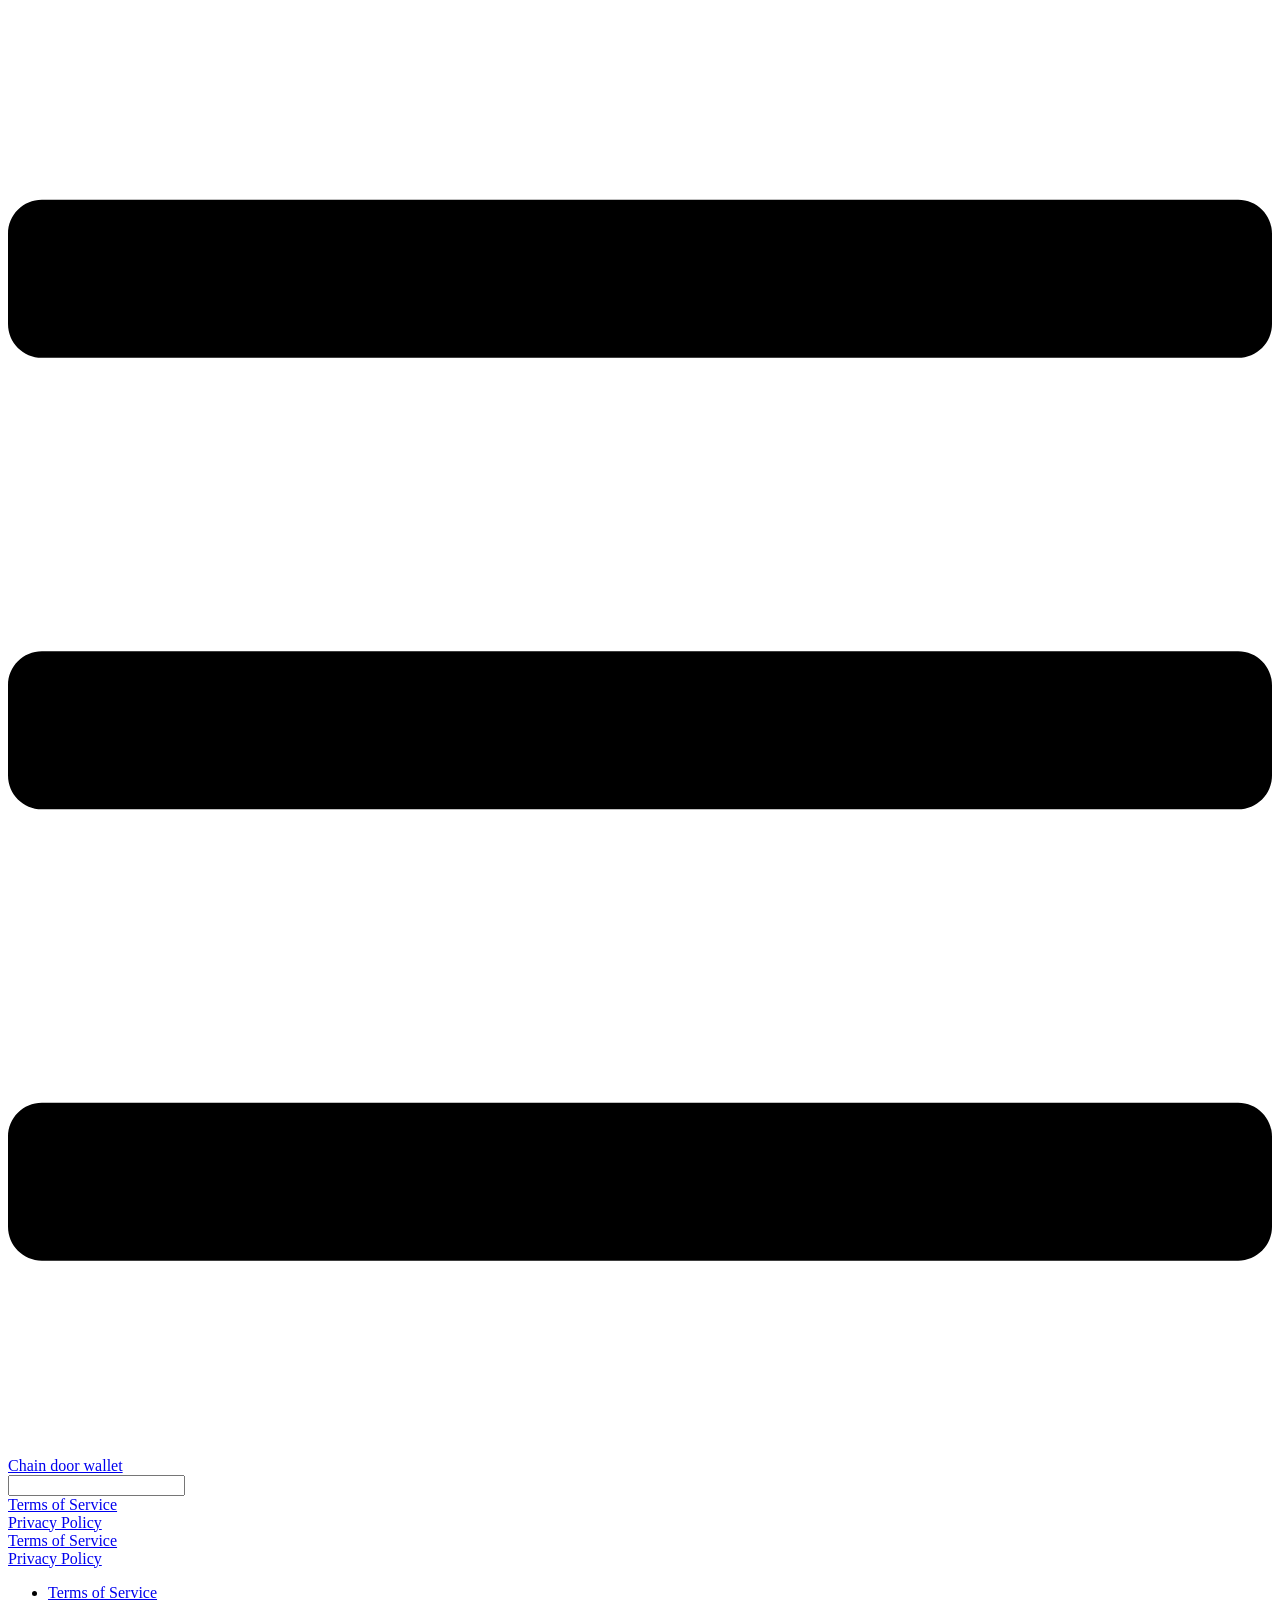
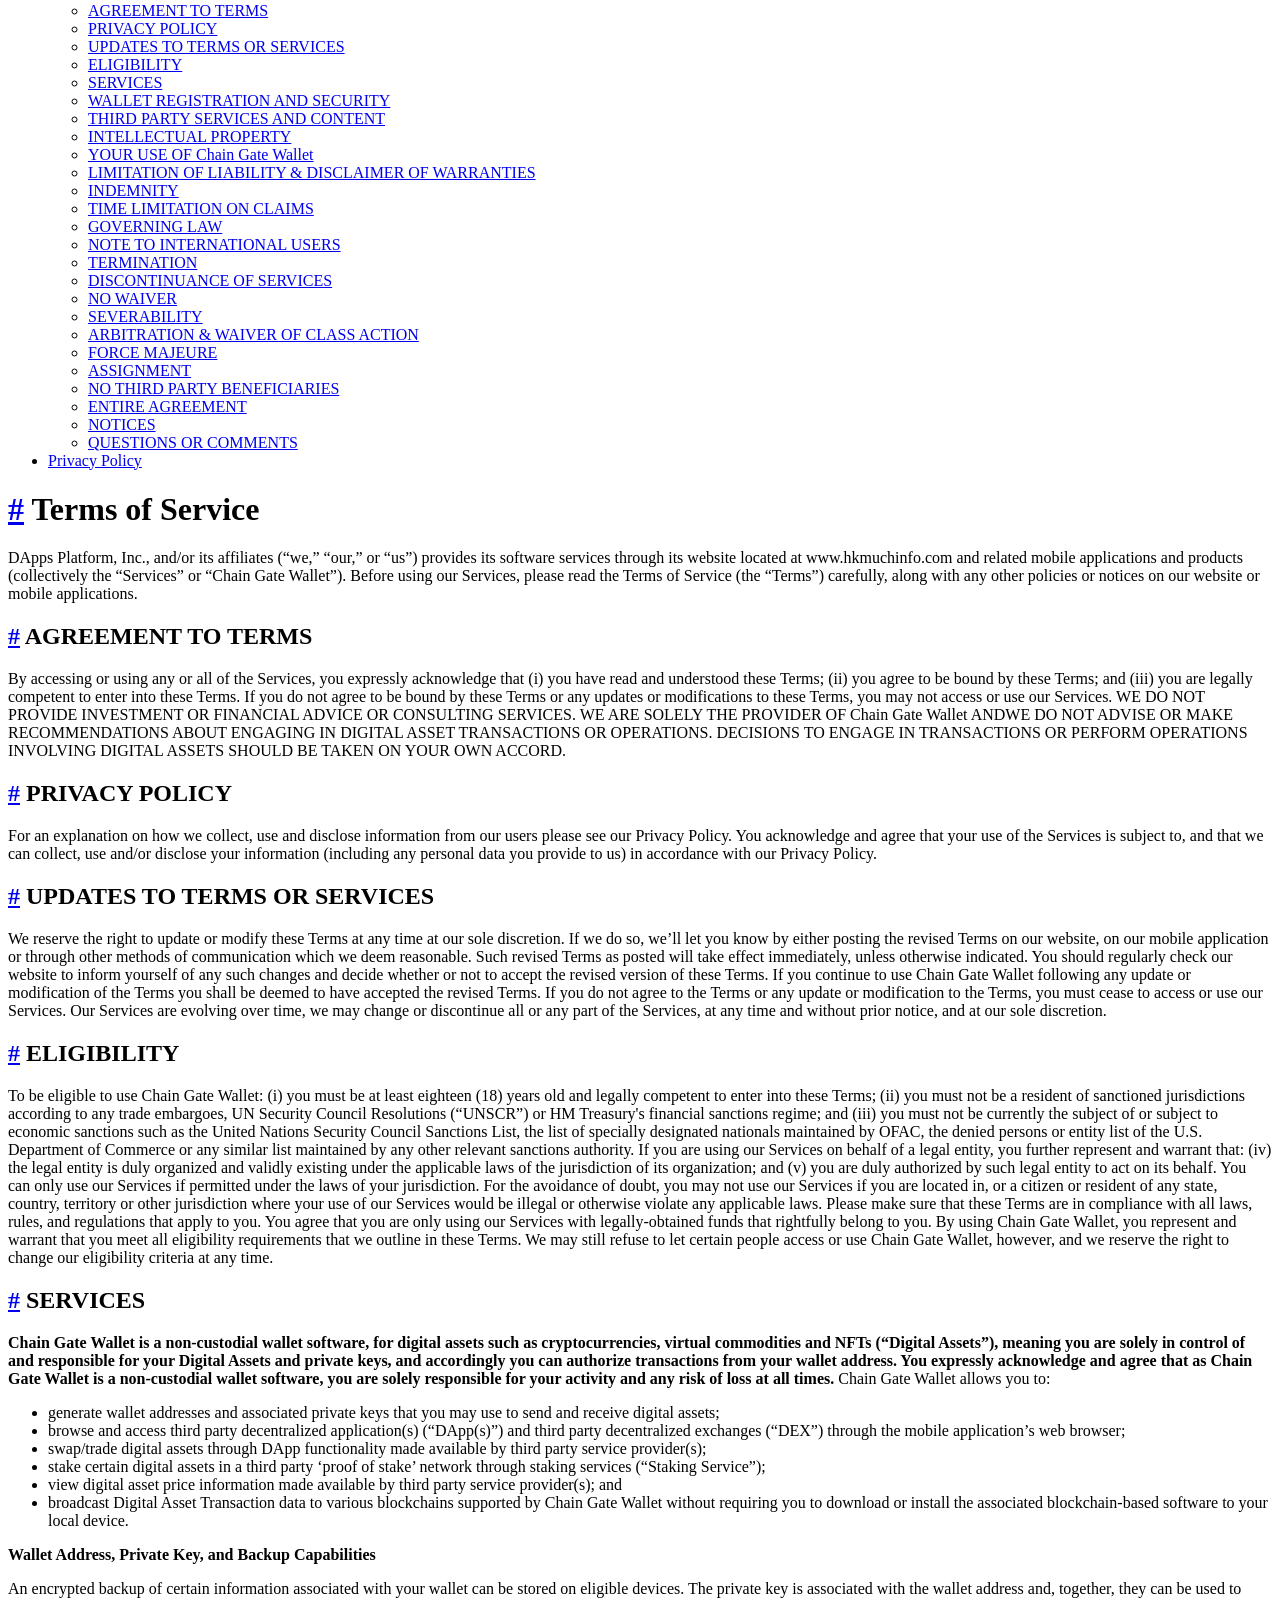
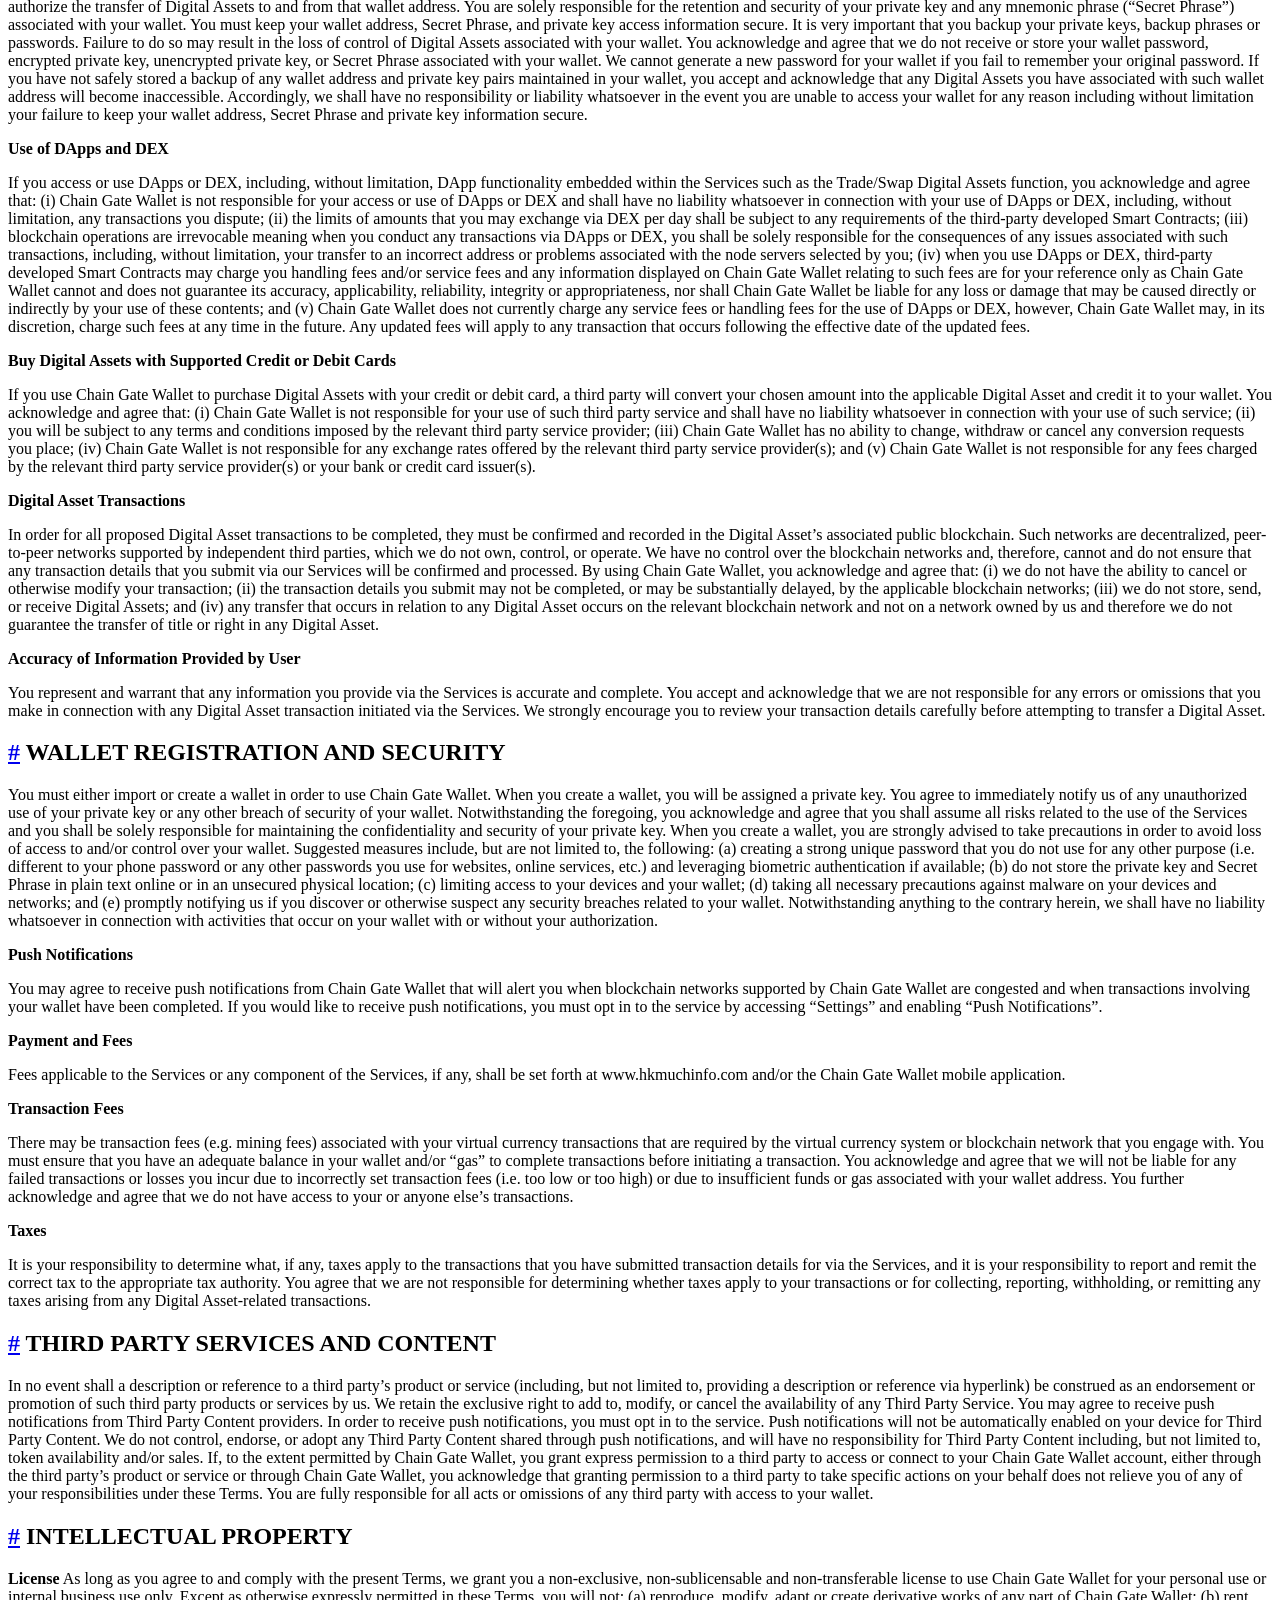
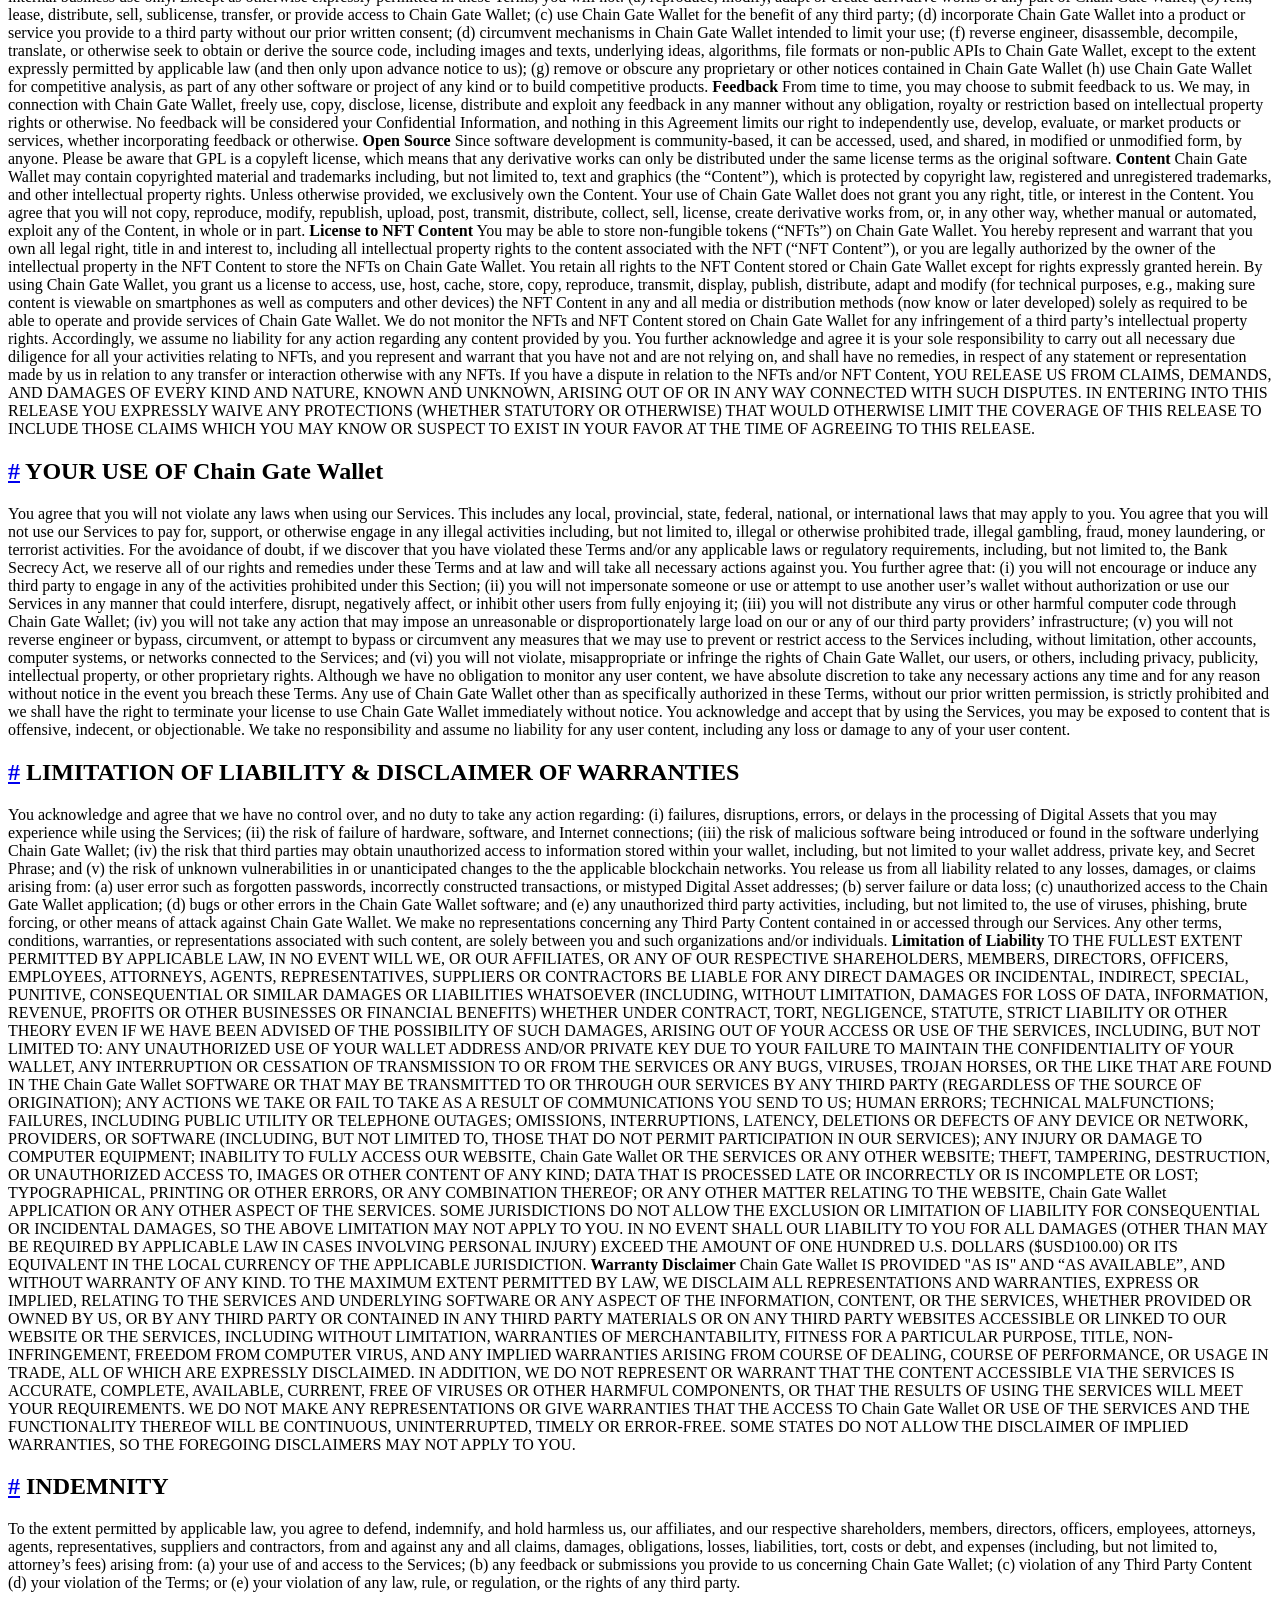
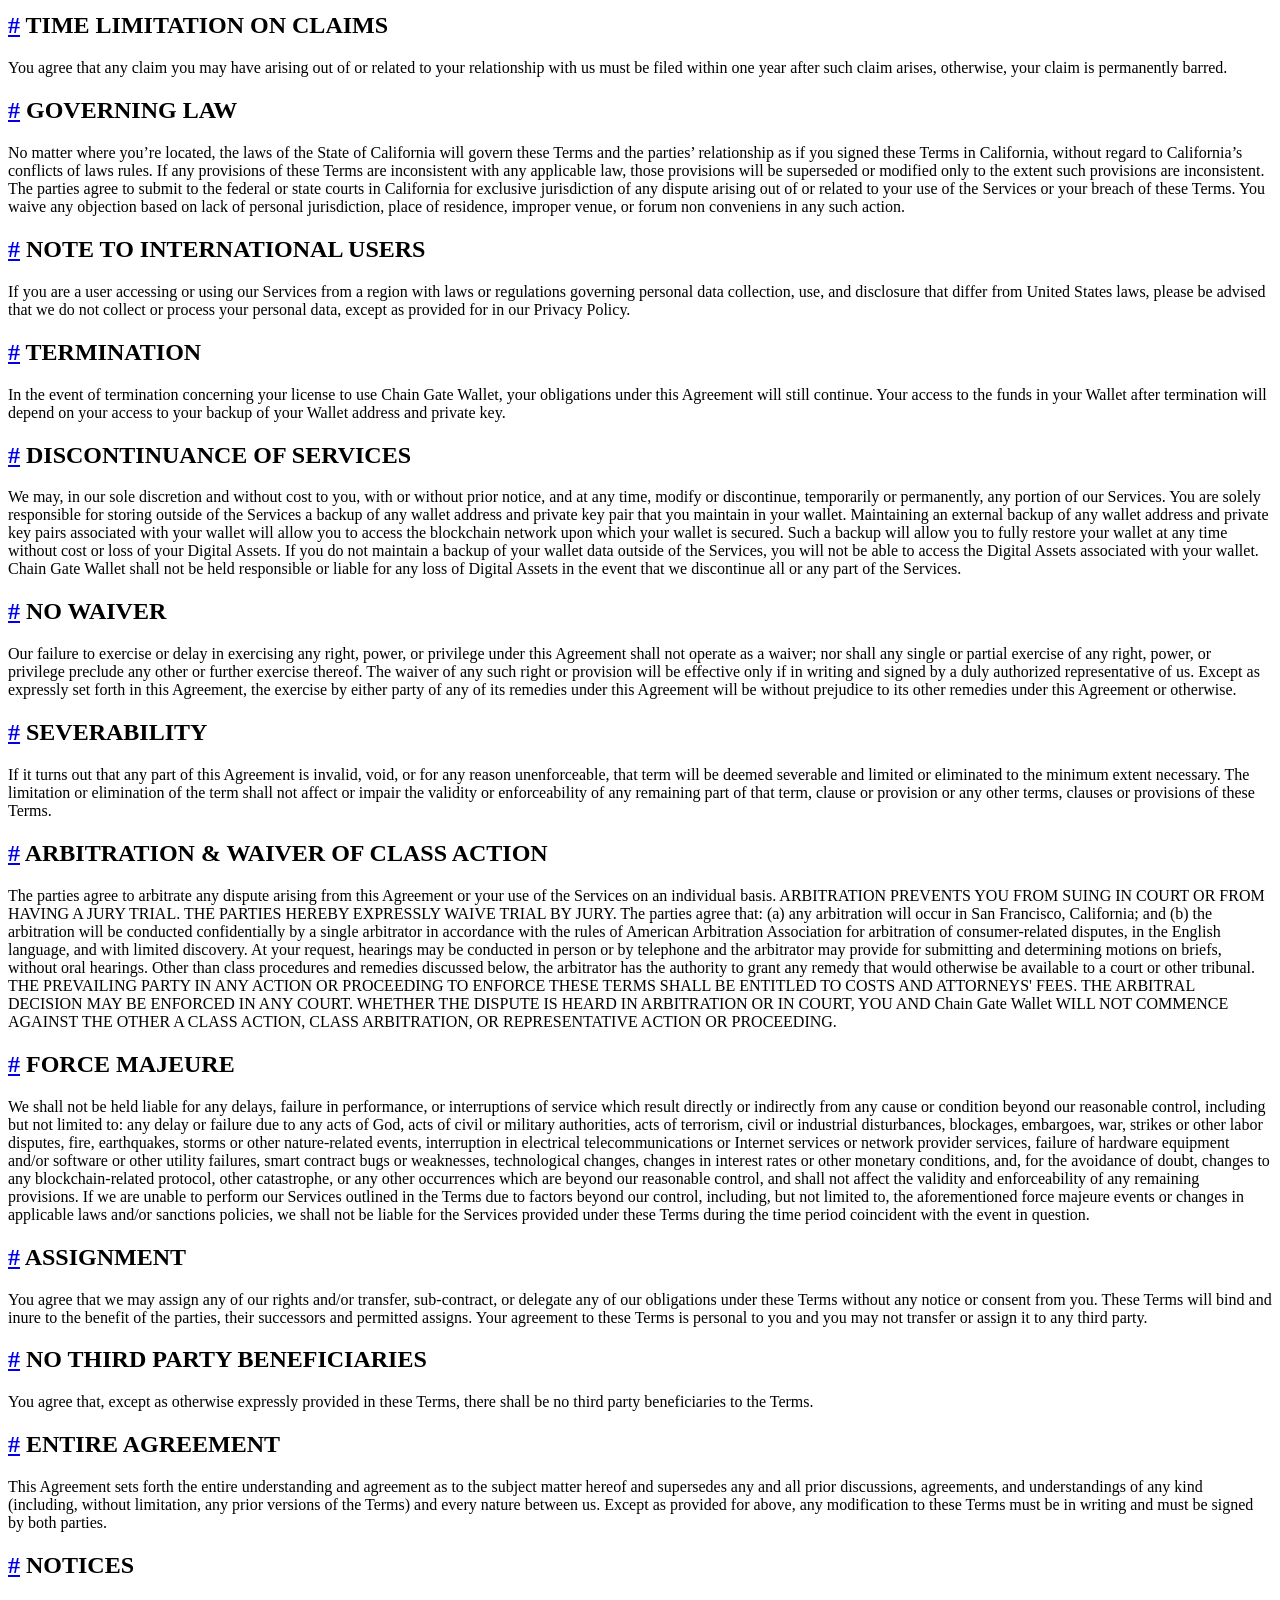
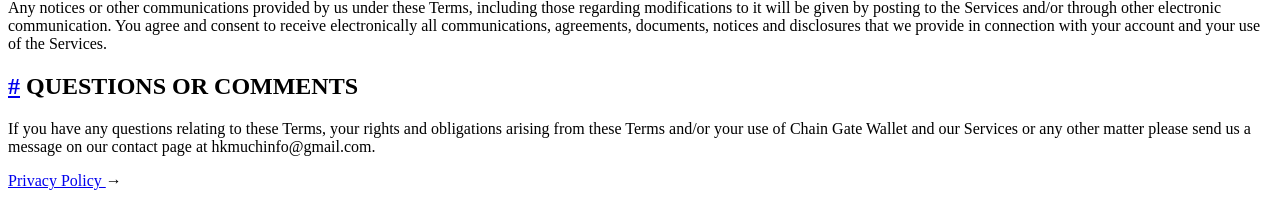
==== commit bd68fbe6: "更新隐私协议内容" ====
--- a/index.html
+++ b/index.html
@@ -8,31 +8,20 @@
     
     <meta name="description" content="">
     
-    <link rel="preload" href="/chaingate/assets/css/0.styles.d9e459a9.css" as="style"><link rel="preload" href="/chaingate/assets/js/app.3603a387.js" as="script"><link rel="preload" href="/chaingate/assets/js/2.733019b2.js" as="script"><link rel="preload" href="/chaingate/assets/js/7.b5cea9a6.js" as="script"><link rel="prefetch" href="/chaingate/assets/js/3.bea23741.js"><link rel="prefetch" href="/chaingate/assets/js/4.fc333d27.js"><link rel="prefetch" href="/chaingate/assets/js/5.bfef3080.js"><link rel="prefetch" href="/chaingate/assets/js/6.2d0a63f8.js"><link rel="prefetch" href="/chaingate/assets/js/8.3fd0b312.js">
-    <link rel="stylesheet" href="/chaingate/assets/css/0.styles.d9e459a9.css">
+    <link rel="preload" href="/vue-press/assets/css/0.styles.3a1f5aab.css" as="style"><link rel="preload" href="/vue-press/assets/js/app.2e223636.js" as="script"><link rel="preload" href="/vue-press/assets/js/2.733019b2.js" as="script"><link rel="preload" href="/vue-press/assets/js/7.0f9dc383.js" as="script"><link rel="prefetch" href="/vue-press/assets/js/3.b92b6444.js"><link rel="prefetch" href="/vue-press/assets/js/4.0dd8aefa.js"><link rel="prefetch" href="/vue-press/assets/js/5.216cae74.js"><link rel="prefetch" href="/vue-press/assets/js/6.2d0a63f8.js"><link rel="prefetch" href="/vue-press/assets/js/8.b6f2e4b9.js">
+    <link rel="stylesheet" href="/vue-press/assets/css/0.styles.3a1f5aab.css">
   </head>
   <body>
-    <div id="app" data-server-rendered="true"><div class="theme-container"><header class="navbar"><div class="sidebar-button"><svg xmlns="http://www.w3.org/2000/svg" aria-hidden="true" role="img" viewBox="0 0 448 512" class="icon"><path fill="currentColor" d="M436 124H12c-6.627 0-12-5.373-12-12V80c0-6.627 5.373-12 12-12h424c6.627 0 12 5.373 12 12v32c0 6.627-5.373 12-12 12zm0 160H12c-6.627 0-12-5.373-12-12v-32c0-6.627 5.373-12 12-12h424c6.627 0 12 5.373 12 12v32c0 6.627-5.373 12-12 12zm0 160H12c-6.627 0-12-5.373-12-12v-32c0-6.627 5.373-12 12-12h424c6.627 0 12 5.373 12 12v32c0 6.627-5.373 12-12 12z"></path></svg></div> <a href="/chaingate/" aria-current="page" class="home-link router-link-exact-active router-link-active"><!----> <span class="site-name">Chain door wallet</span></a> <div class="links"><div class="search-box"><input aria-label="Search" autocomplete="off" spellcheck="false" value=""> <!----></div> <!----></div></header> <div class="sidebar-mask"></div> <aside class="sidebar"><!---->  <ul class="sidebar-links"><li><a href="/chaingate/" aria-current="page" class="active sidebar-link">Terms of Service</a><ul class="sidebar-sub-headers"><li class="sidebar-sub-header"><a href="/chaingate/#agreement-to-terms" class="sidebar-link">AGREEMENT TO TERMS</a></li><li class="sidebar-sub-header"><a href="/chaingate/#privacy-policy" class="sidebar-link">PRIVACY POLICY</a></li><li class="sidebar-sub-header"><a href="/chaingate/#updates-to-terms-or-services" class="sidebar-link">UPDATES TO TERMS OR SERVICES</a></li><li class="sidebar-sub-header"><a href="/chaingate/#eligibility" class="sidebar-link">ELIGIBILITY</a></li><li class="sidebar-sub-header"><a href="/chaingate/#services" class="sidebar-link">SERVICES</a></li><li class="sidebar-sub-header"><a href="/chaingate/#wallet-registration-and-security" class="sidebar-link">WALLET REGISTRATION AND SECURITY</a></li><li class="sidebar-sub-header"><a href="/chaingate/#third-party-services-and-content" class="sidebar-link">THIRD PARTY SERVICES AND CONTENT</a></li><li class="sidebar-sub-header"><a href="/chaingate/#intellectual-property" class="sidebar-link">INTELLECTUAL PROPERTY</a></li><li class="sidebar-sub-header"><a href="/chaingate/#your-use-of-chain-gate-wallet" class="sidebar-link">YOUR USE OF Chain Gate Wallet</a></li><li class="sidebar-sub-header"><a href="/chaingate/#limitation-of-liability-disclaimer-of-warranties" class="sidebar-link">LIMITATION OF LIABILITY &amp; DISCLAIMER OF WARRANTIES</a></li><li class="sidebar-sub-header"><a href="/chaingate/#indemnity" class="sidebar-link">INDEMNITY</a></li><li class="sidebar-sub-header"><a href="/chaingate/#time-limitation-on-claims" class="sidebar-link">TIME LIMITATION ON CLAIMS</a></li><li class="sidebar-sub-header"><a href="/chaingate/#governing-law" class="sidebar-link">GOVERNING LAW</a></li><li class="sidebar-sub-header"><a href="/chaingate/#note-to-international-users" class="sidebar-link">NOTE TO INTERNATIONAL USERS</a></li><li class="sidebar-sub-header"><a href="/chaingate/#termination" class="sidebar-link">TERMINATION</a></li><li class="sidebar-sub-header"><a href="/chaingate/#discontinuance-of-services" class="sidebar-link">DISCONTINUANCE OF SERVICES</a></li><li class="sidebar-sub-header"><a href="/chaingate/#no-waiver" class="sidebar-link">NO WAIVER</a></li><li class="sidebar-sub-header"><a href="/chaingate/#severability" class="sidebar-link">SEVERABILITY</a></li><li class="sidebar-sub-header"><a href="/chaingate/#arbitration-waiver-of-class-action" class="sidebar-link">ARBITRATION &amp; WAIVER OF CLASS ACTION</a></li><li class="sidebar-sub-header"><a href="/chaingate/#force-majeure" class="sidebar-link">FORCE MAJEURE</a></li><li class="sidebar-sub-header"><a href="/chaingate/#assignment" class="sidebar-link">ASSIGNMENT</a></li><li class="sidebar-sub-header"><a href="/chaingate/#no-third-party-beneficiaries" class="sidebar-link">NO THIRD PARTY BENEFICIARIES</a></li><li class="sidebar-sub-header"><a href="/chaingate/#entire-agreement" class="sidebar-link">ENTIRE AGREEMENT</a></li><li class="sidebar-sub-header"><a href="/chaingate/#notices" class="sidebar-link">NOTICES</a></li><li class="sidebar-sub-header"><a href="/chaingate/#questions-or-comments" class="sidebar-link">QUESTIONS OR COMMENTS</a></li></ul></li><li><a href="/chaingate/privacy-policy.html" class="sidebar-link">Privacy Policy</a></li></ul> </aside> <main class="page"> <div class="theme-default-content content__default"><h1 id="terms-of-service"><a href="#terms-of-service" class="header-anchor">#</a> Terms of Service</h1> <p>DApps Platform, Inc., and/or its affiliates (“we,” “our,” or “us”) provides its software services through its website located at hkmuchinfo.com and related mobile applications and products (collectively the “Services” or “Chain Gate Wallet”). Before using our Services, please read the Terms of Service (the “Terms”) carefully, along with any other policies or notices on our website or mobile applications.</p> <h2 id="agreement-to-terms"><a href="#agreement-to-terms" class="header-anchor">#</a> AGREEMENT TO TERMS</h2> <p>By accessing or using any or all of the Services, you expressly acknowledge that (i) you have read and understood these Terms; (ii) you agree to be bound by these Terms; and (iii) you are legally competent to enter into these Terms. If you do not agree to be bound by these Terms or any updates or modifications to these Terms, you may not access or use our Services. WE DO NOT PROVIDE INVESTMENT OR FINANCIAL ADVICE OR CONSULTING SERVICES. WE ARE SOLELY THE PROVIDER OF Chain Gate Wallet ANDWE DO NOT ADVISE OR MAKE RECOMMENDATIONS ABOUT ENGAGING IN DIGITAL ASSET TRANSACTIONS OR OPERATIONS. DECISIONS TO ENGAGE IN TRANSACTIONS OR PERFORM OPERATIONS INVOLVING DIGITAL ASSETS SHOULD BE TAKEN ON YOUR OWN ACCORD.</p> <h2 id="privacy-policy"><a href="#privacy-policy" class="header-anchor">#</a> PRIVACY POLICY</h2> <p>For an explanation on how we collect, use and disclose information from our users please see our Privacy Policy. You acknowledge and agree that your use of the Services is subject to, and that we can collect, use and/or disclose your information (including any personal data you provide to us) in accordance with our Privacy Policy.</p> <h2 id="updates-to-terms-or-services"><a href="#updates-to-terms-or-services" class="header-anchor">#</a> UPDATES TO TERMS OR SERVICES</h2> <p>We reserve the right to update or modify these Terms at any time at our sole discretion. If we do so, we’ll let you know by either posting the revised Terms on our website, on our mobile application or through other methods of communication which we deem reasonable. Such revised Terms as posted will take effect immediately, unless otherwise indicated. You should regularly check our website to inform yourself of any such changes and decide whether or not to accept the revised version of these Terms. If you continue to use Chain Gate Wallet following any update or modification of the Terms you shall be deemed to have accepted the revised Terms. If you do not agree to the Terms or any update or modification to the Terms, you must cease to access or use our Services. Our Services are evolving over time, we may change or discontinue all or any part of the Services, at any time and without prior notice, and at our sole discretion.</p> <h2 id="eligibility"><a href="#eligibility" class="header-anchor">#</a> ELIGIBILITY</h2> <p>To be eligible to use Chain Gate Wallet: (i) you must be at least eighteen (18) years old and legally competent to enter into these Terms; (ii) you must not be a resident of sanctioned jurisdictions according to any trade embargoes, UN Security Council Resolutions (“UNSCR”) or HM Treasury's financial sanctions regime; and (iii) you must not be currently the subject of or subject to economic sanctions such as the United Nations Security Council Sanctions List, the list of specially designated nationals maintained by OFAC, the denied persons or entity list of the U.S. Department of Commerce or any similar list maintained by any other relevant sanctions authority. If you are using our Services on behalf of a legal entity, you further represent and warrant that: (iv) the legal entity is duly organized and validly existing under the applicable laws of the jurisdiction of its organization; and (v) you are duly authorized by such legal entity to act on its behalf. You can only use our Services if permitted under the laws of your jurisdiction. For the avoidance of doubt, you may not use our Services if you are located in, or a citizen or resident of any state, country, territory or other jurisdiction where your use of our Services would be illegal or otherwise violate any applicable laws. Please make sure that these Terms are in compliance with all laws, rules, and regulations that apply to you. You agree that you are only using our Services with legally-obtained funds that rightfully belong to you. By using Chain Gate Wallet, you represent and warrant that you meet all eligibility requirements that we outline in these Terms. We may still refuse to let certain people access or use Chain Gate Wallet, however, and we reserve the right to change our eligibility criteria at any time.</p> <h2 id="services"><a href="#services" class="header-anchor">#</a> SERVICES</h2> <p><strong>Chain Gate Wallet is a non-custodial wallet software, for digital assets such as cryptocurrencies, virtual commodities and NFTs (“Digital Assets”), meaning you are solely in control of and responsible for your Digital Assets and private keys, and accordingly you can authorize transactions from your wallet address. You expressly acknowledge and agree that as Chain Gate Wallet is a non-custodial wallet software, you are solely responsible for your activity and any risk of loss at all times.</strong>
-Chain Gate Wallet allows you to:</p> <ul><li>generate wallet addresses and associated private keys that you may use to send and receive digital assets;</li> <li>browse and access third party decentralized application(s) (“DApp(s)”) and third party decentralized exchanges (“DEX”) through the mobile application’s web browser;</li> <li>swap/trade digital assets through DApp functionality made available by third party service provider(s);</li> <li>stake certain digital assets in a third party ‘proof of stake’ network through staking services (“Staking Service”);</li> <li>view digital asset price information made available by third party service provider(s); and</li> <li>broadcast Digital Asset Transaction data to various blockchains supported by Chain Gate Wallet without requiring you to download or install the associated blockchain-based software to your local device.</li></ul> <p>⠀<strong>Wallet Address, Private Key, and Backup Capabilities</strong>
-An encrypted backup of certain information associated with your wallet can be stored on eligible devices. The private key is associated with the wallet address and, together, they can be used to authorize the transfer of Digital Assets to and from that wallet address. You are solely responsible for the retention and security of your private key and any mnemonic phrase (“Secret Phrase”) associated with your wallet. You must keep your wallet address, Secret Phrase, and private key access information secure. It is very important that you backup your private keys, backup phrases or passwords. Failure to do so may result in the loss of control of Digital Assets associated with your wallet. You acknowledge and agree that we do not receive or store your wallet password, encrypted private key, unencrypted private key, or Secret Phrase associated with your wallet. We cannot generate a new password for your wallet if you fail to remember your original password. If you have not safely stored a backup of any wallet address and private key pairs maintained in your wallet, you accept and acknowledge that any Digital Assets you have associated with such wallet address will become inaccessible. Accordingly, we shall have no responsibility or liability whatsoever in the event you are unable to access your wallet for any reason including without limitation your failure to keep your wallet address, Secret Phrase and private key information secure.
-<strong>Use of DApps and DEX</strong>
-If you access or use DApps or DEX, including, without limitation, DApp functionality embedded within the Services such as the Trade/Swap Digital Assets function, you acknowledge and agree that: (i) Chain Gate Wallet is not responsible for your access or use of DApps or DEX and shall have no liability whatsoever in connection with your use of DApps or DEX, including, without limitation, any transactions you dispute; (ii) the limits of amounts that you may exchange via DEX per day shall be subject to any requirements of the third-party developed Smart Contracts; (iii) blockchain operations are irrevocable meaning when you conduct any transactions via DApps or DEX, you shall be solely responsible for the consequences of any issues associated with such transactions, including, without limitation, your transfer to an incorrect address or problems associated with the node servers selected by you; (iv) when you use DApps or DEX, third-party developed Smart Contracts may charge you handling fees and/or service fees and any information displayed on Chain Gate Wallet relating to such fees are for your reference only as Chain Gate Wallet cannot and does not guarantee its accuracy, applicability, reliability, integrity or appropriateness, nor shall Chain Gate Wallet be liable for any loss or damage that may be caused directly or indirectly by your use of these contents; and (v) Chain Gate Wallet does not currently charge any service fees or handling fees for the use of DApps or DEX, however, Chain Gate Wallet may, in its discretion, charge such fees at any time in the future. Any updated fees will apply to any transaction that occurs following the effective date of the updated fees.
-<strong>Use of Staking Service</strong>
-If you access or use the Staking Service, a third party may stake certain Digital Assets on your behalf (“Staked Digital Assets”), acting as a transaction validator on the applicable blockchain network. If a block of transactions is successfully validated using such Staked Digital Assets, a reward is granted by that network (“Staking Reward”). You acknowledge and agree that Chain Gate Wallet is not responsible for: (i) your use of the Staking Service and shall have no liability whatsoever in connection with your use of the Staking Service; (ii) ensuring Staking will occur on a continuous basis; and (iii) ensuring any particular Digital Asset will be staked or will continue to be staked.
-<strong>Buy Digital Assets with Supported Credit or Debit Cards</strong>
-If you use Chain Gate Wallet to purchase Digital Assets with your credit or debit card, a third party will convert your chosen amount into the applicable Digital Asset and credit it to your wallet. You acknowledge and agree that: (i) Chain Gate Wallet is not responsible for your use of such third party service and shall have no liability whatsoever in connection with your use of such service; (ii) you will be subject to any terms and conditions imposed by the relevant third party service provider; (iii) Chain Gate Wallet has no ability to change, withdraw or cancel any conversion requests you place; (iv) Chain Gate Wallet is not responsible for any exchange rates offered by the relevant third party service provider(s); and (v) Chain Gate Wallet is not responsible for any fees charged by the relevant third party service provider(s) or your bank or credit card issuer(s).
-<strong>Digital Asset Transactions</strong>
-In order for all proposed Digital Asset transactions to be completed, they must be confirmed and recorded in the Digital Asset’s associated public blockchain. Such networks are decentralized, peer-to-peer networks supported by independent third parties, which we do not own, control, or operate. We have no control over the blockchain networks and, therefore, cannot and do not ensure that any transaction details that you submit via our Services will be confirmed and processed. By using Chain Gate Wallet, you acknowledge and agree that: (i) we do not have the ability to cancel or otherwise modify your transaction; (ii) the transaction details you submit may not be completed, or may be substantially delayed, by the applicable blockchain networks; (iii) we do not store, send, or receive Digital Assets; and (iv) any transfer that occurs in relation to any Digital Asset occurs on the relevant blockchain network and not on a network owned by us and therefore we do not guarantee the transfer of title or right in any Digital Asset.
-<strong>Accuracy of Information Provided by User</strong>
-You represent and warrant that any information you provide via the Services is accurate and complete. You accept and acknowledge that we are not responsible for any errors or omissions that you make in connection with any Digital Asset transaction initiated via the Services. We strongly encourage you to review your transaction details carefully before attempting to transfer a Digital Asset.</p> <h2 id="wallet-registration-and-security"><a href="#wallet-registration-and-security" class="header-anchor">#</a> WALLET REGISTRATION AND SECURITY</h2> <p>You must either import or create a wallet in order to use Chain Gate Wallet. When you create a wallet, you will be assigned a private key. You agree to immediately notify us of any unauthorized use of your private key or any other breach of security of your wallet. Notwithstanding the foregoing, you acknowledge and agree that you shall assume all risks related to the use of the Services and you shall be solely responsible for maintaining the confidentiality and security of your private key. When you create a wallet, you are strongly advised to take precautions in order to avoid loss of access to and/or control over your wallet. Suggested measures include, but are not limited to, the following: (a) creating a strong unique password that you do not use for any other purpose (i.e. different to your phone password or any other passwords you use for websites, online services, etc.) and leveraging biometric authentication if available; (b) do not store the private key and Secret Phrase in plain text online or in an unsecured physical location; (c) limiting access to your devices and your wallet; (d) taking all necessary precautions against malware on your devices and networks; and (e) promptly notifying us if you discover or otherwise suspect any security breaches related to your wallet. Notwithstanding anything to the contrary herein, we shall have no liability whatsoever in connection with activities that occur on your wallet with or without your authorization.
-<strong>Push Notifications</strong>
-You may agree to receive push notifications from Chain Gate Wallet that will alert you when blockchain networks supported by Chain Gate Wallet are congested and when transactions involving your wallet have been completed. If you would like to receive push notifications, you must opt in to the service by accessing “Settings” and enabling “Push Notifications”.
-<strong>Payment and Fees</strong>
-Fees applicable to the Services or any component of the Services, if any, shall be set forth at hkmuchinfo.com and/or the Chain Gate Wallet mobile application.
-<strong>Transaction Fees</strong>
-There may be transaction fees (e.g. mining fees) associated with your virtual currency transactions that are required by the virtual currency system or blockchain network that you engage with. You must ensure that you have an adequate balance in your wallet and/or “gas” to complete transactions before initiating a transaction. You acknowledge and agree that we will not be liable for any failed transactions or losses you incur due to incorrectly set transaction fees (i.e. too low or too high) or due to insufficient funds or gas associated with your wallet address. You further acknowledge and agree that we do not have access to your or anyone else’s transactions.
-<strong>Taxes</strong>
-It is your responsibility to determine what, if any, taxes apply to the transactions that you have submitted transaction details for via the Services, and it is your responsibility to report and remit the correct tax to the appropriate tax authority. You agree that we are not responsible for determining whether taxes apply to your transactions or for collecting, reporting, withholding, or remitting any taxes arising from any Digital Asset-related transactions.</p> <h2 id="third-party-services-and-content"><a href="#third-party-services-and-content" class="header-anchor">#</a> THIRD PARTY SERVICES AND CONTENT</h2> <p>In no event shall a description or reference to a third party’s product or service (including, but not limited to, providing a description or reference via hyperlink) be construed as an endorsement or promotion of such third party products or services by us. We retain the exclusive right to add to, modify, or cancel the availability of any Third Party Service. You may agree to receive push notifications from Third Party Content providers. In order to receive push notifications, you must opt in to the service. Push notifications will not be automatically enabled on your device for Third Party Content. We do not control, endorse, or adopt any Third Party Content shared through push notifications, and will have no responsibility for Third Party Content including, but not limited to, token availability and/or sales. If, to the extent permitted by Chain Gate Wallet, you grant express permission to a third party to access or connect to your Chain Gate Wallet account, either through the third party’s product or service or through Chain Gate Wallet, you acknowledge that granting permission to a third party to take specific actions on your behalf does not relieve you of any of your responsibilities under these Terms. You are fully responsible for all acts or omissions of any third party with access to your wallet.</p> <h2 id="intellectual-property"><a href="#intellectual-property" class="header-anchor">#</a> INTELLECTUAL PROPERTY</h2> <p><strong>License</strong>
+    <div id="app" data-server-rendered="true"><div class="theme-container"><header class="navbar"><div class="sidebar-button"><svg xmlns="http://www.w3.org/2000/svg" aria-hidden="true" role="img" viewBox="0 0 448 512" class="icon"><path fill="currentColor" d="M436 124H12c-6.627 0-12-5.373-12-12V80c0-6.627 5.373-12 12-12h424c6.627 0 12 5.373 12 12v32c0 6.627-5.373 12-12 12zm0 160H12c-6.627 0-12-5.373-12-12v-32c0-6.627 5.373-12 12-12h424c6.627 0 12 5.373 12 12v32c0 6.627-5.373 12-12 12zm0 160H12c-6.627 0-12-5.373-12-12v-32c0-6.627 5.373-12 12-12h424c6.627 0 12 5.373 12 12v32c0 6.627-5.373 12-12 12z"></path></svg></div> <a href="/vue-press/" aria-current="page" class="home-link router-link-exact-active router-link-active"><!----> <span class="site-name">Chain door wallet</span></a> <div class="links"><div class="search-box"><input aria-label="Search" autocomplete="off" spellcheck="false" value=""> <!----></div> <nav class="nav-links can-hide"><div class="nav-item"><a href="/vue-press/" aria-current="page" class="nav-link router-link-exact-active router-link-active">
+  Terms of Service
+</a></div><div class="nav-item"><a href="/vue-press/privacy-policy.html" class="nav-link">
+  Privacy Policy
+</a></div> <!----></nav></div></header> <div class="sidebar-mask"></div> <aside class="sidebar"><nav class="nav-links"><div class="nav-item"><a href="/vue-press/" aria-current="page" class="nav-link router-link-exact-active router-link-active">
+  Terms of Service
+</a></div><div class="nav-item"><a href="/vue-press/privacy-policy.html" class="nav-link">
+  Privacy Policy
+</a></div> <!----></nav>  <ul class="sidebar-links"><li><a href="/vue-press/" aria-current="page" class="active sidebar-link">Terms of Service</a><ul class="sidebar-sub-headers"><li class="sidebar-sub-header"><a href="/vue-press/#agreement-to-terms" class="sidebar-link">AGREEMENT TO TERMS</a></li><li class="sidebar-sub-header"><a href="/vue-press/#privacy-policy" class="sidebar-link">PRIVACY POLICY</a></li><li class="sidebar-sub-header"><a href="/vue-press/#updates-to-terms-or-services" class="sidebar-link">UPDATES TO TERMS OR SERVICES</a></li><li class="sidebar-sub-header"><a href="/vue-press/#eligibility" class="sidebar-link">ELIGIBILITY</a></li><li class="sidebar-sub-header"><a href="/vue-press/#services" class="sidebar-link">SERVICES</a></li><li class="sidebar-sub-header"><a href="/vue-press/#wallet-registration-and-security" class="sidebar-link">WALLET REGISTRATION AND SECURITY</a></li><li class="sidebar-sub-header"><a href="/vue-press/#third-party-services-and-content" class="sidebar-link">THIRD PARTY SERVICES AND CONTENT</a></li><li class="sidebar-sub-header"><a href="/vue-press/#intellectual-property" class="sidebar-link">INTELLECTUAL PROPERTY</a></li><li class="sidebar-sub-header"><a href="/vue-press/#your-use-of-chain-gate-wallet" class="sidebar-link">YOUR USE OF Chain Gate Wallet</a></li><li class="sidebar-sub-header"><a href="/vue-press/#limitation-of-liability-disclaimer-of-warranties" class="sidebar-link">LIMITATION OF LIABILITY &amp; DISCLAIMER OF WARRANTIES</a></li><li class="sidebar-sub-header"><a href="/vue-press/#indemnity" class="sidebar-link">INDEMNITY</a></li><li class="sidebar-sub-header"><a href="/vue-press/#time-limitation-on-claims" class="sidebar-link">TIME LIMITATION ON CLAIMS</a></li><li class="sidebar-sub-header"><a href="/vue-press/#governing-law" class="sidebar-link">GOVERNING LAW</a></li><li class="sidebar-sub-header"><a href="/vue-press/#note-to-international-users" class="sidebar-link">NOTE TO INTERNATIONAL USERS</a></li><li class="sidebar-sub-header"><a href="/vue-press/#termination" class="sidebar-link">TERMINATION</a></li><li class="sidebar-sub-header"><a href="/vue-press/#discontinuance-of-services" class="sidebar-link">DISCONTINUANCE OF SERVICES</a></li><li class="sidebar-sub-header"><a href="/vue-press/#no-waiver" class="sidebar-link">NO WAIVER</a></li><li class="sidebar-sub-header"><a href="/vue-press/#severability" class="sidebar-link">SEVERABILITY</a></li><li class="sidebar-sub-header"><a href="/vue-press/#arbitration-waiver-of-class-action" class="sidebar-link">ARBITRATION &amp; WAIVER OF CLASS ACTION</a></li><li class="sidebar-sub-header"><a href="/vue-press/#force-majeure" class="sidebar-link">FORCE MAJEURE</a></li><li class="sidebar-sub-header"><a href="/vue-press/#assignment" class="sidebar-link">ASSIGNMENT</a></li><li class="sidebar-sub-header"><a href="/vue-press/#no-third-party-beneficiaries" class="sidebar-link">NO THIRD PARTY BENEFICIARIES</a></li><li class="sidebar-sub-header"><a href="/vue-press/#entire-agreement" class="sidebar-link">ENTIRE AGREEMENT</a></li><li class="sidebar-sub-header"><a href="/vue-press/#notices" class="sidebar-link">NOTICES</a></li><li class="sidebar-sub-header"><a href="/vue-press/#questions-or-comments" class="sidebar-link">QUESTIONS OR COMMENTS</a></li></ul></li><li><a href="/vue-press/privacy-policy.html" class="sidebar-link">Privacy Policy</a></li></ul> </aside> <main class="page"> <div class="theme-default-content content__default"><h1 id="terms-of-service"><a href="#terms-of-service" class="header-anchor">#</a> Terms of Service</h1> <p>DApps Platform, Inc., and/or its affiliates (“we,” “our,” or “us”) provides its software services through its website located at www.hkmuchinfo.com and related mobile applications and products (collectively the “Services” or “Chain Gate Wallet”). Before using our Services, please read the Terms of Service (the “Terms”) carefully, along with any other policies or notices on our website or mobile applications.</p> <h2 id="agreement-to-terms"><a href="#agreement-to-terms" class="header-anchor">#</a> AGREEMENT TO TERMS</h2> <p>By accessing or using any or all of the Services, you expressly acknowledge that (i) you have read and understood these Terms; (ii) you agree to be bound by these Terms; and (iii) you are legally competent to enter into these Terms. If you do not agree to be bound by these Terms or any updates or modifications to these Terms, you may not access or use our Services. WE DO NOT PROVIDE INVESTMENT OR FINANCIAL ADVICE OR CONSULTING SERVICES. WE ARE SOLELY THE PROVIDER OF Chain Gate Wallet ANDWE DO NOT ADVISE OR MAKE RECOMMENDATIONS ABOUT ENGAGING IN DIGITAL ASSET TRANSACTIONS OR OPERATIONS. DECISIONS TO ENGAGE IN TRANSACTIONS OR PERFORM OPERATIONS INVOLVING DIGITAL ASSETS SHOULD BE TAKEN ON YOUR OWN ACCORD.</p> <h2 id="privacy-policy"><a href="#privacy-policy" class="header-anchor">#</a> PRIVACY POLICY</h2> <p>For an explanation on how we collect, use and disclose information from our users please see our Privacy Policy. You acknowledge and agree that your use of the Services is subject to, and that we can collect, use and/or disclose your information (including any personal data you provide to us) in accordance with our Privacy Policy.</p> <h2 id="updates-to-terms-or-services"><a href="#updates-to-terms-or-services" class="header-anchor">#</a> UPDATES TO TERMS OR SERVICES</h2> <p>We reserve the right to update or modify these Terms at any time at our sole discretion. If we do so, we’ll let you know by either posting the revised Terms on our website, on our mobile application or through other methods of communication which we deem reasonable. Such revised Terms as posted will take effect immediately, unless otherwise indicated. You should regularly check our website to inform yourself of any such changes and decide whether or not to accept the revised version of these Terms. If you continue to use Chain Gate Wallet following any update or modification of the Terms you shall be deemed to have accepted the revised Terms. If you do not agree to the Terms or any update or modification to the Terms, you must cease to access or use our Services. Our Services are evolving over time, we may change or discontinue all or any part of the Services, at any time and without prior notice, and at our sole discretion.</p> <h2 id="eligibility"><a href="#eligibility" class="header-anchor">#</a> ELIGIBILITY</h2> <p>To be eligible to use Chain Gate Wallet: (i) you must be at least eighteen (18) years old and legally competent to enter into these Terms; (ii) you must not be a resident of sanctioned jurisdictions according to any trade embargoes, UN Security Council Resolutions (“UNSCR”) or HM Treasury's financial sanctions regime; and (iii) you must not be currently the subject of or subject to economic sanctions such as the United Nations Security Council Sanctions List, the list of specially designated nationals maintained by OFAC, the denied persons or entity list of the U.S. Department of Commerce or any similar list maintained by any other relevant sanctions authority. If you are using our Services on behalf of a legal entity, you further represent and warrant that: (iv) the legal entity is duly organized and validly existing under the applicable laws of the jurisdiction of its organization; and (v) you are duly authorized by such legal entity to act on its behalf. You can only use our Services if permitted under the laws of your jurisdiction. For the avoidance of doubt, you may not use our Services if you are located in, or a citizen or resident of any state, country, territory or other jurisdiction where your use of our Services would be illegal or otherwise violate any applicable laws. Please make sure that these Terms are in compliance with all laws, rules, and regulations that apply to you. You agree that you are only using our Services with legally-obtained funds that rightfully belong to you. By using Chain Gate Wallet, you represent and warrant that you meet all eligibility requirements that we outline in these Terms. We may still refuse to let certain people access or use Chain Gate Wallet, however, and we reserve the right to change our eligibility criteria at any time.</p> <h2 id="services"><a href="#services" class="header-anchor">#</a> SERVICES</h2> <p><strong>Chain Gate Wallet is a non-custodial wallet software, for digital assets such as cryptocurrencies, virtual commodities and NFTs (“Digital Assets”), meaning you are solely in control of and responsible for your Digital Assets and private keys, and accordingly you can authorize transactions from your wallet address. You expressly acknowledge and agree that as Chain Gate Wallet is a non-custodial wallet software, you are solely responsible for your activity and any risk of loss at all times.</strong>
+Chain Gate Wallet allows you to:</p> <ul><li>generate wallet addresses and associated private keys that you may use to send and receive digital assets;</li> <li>browse and access third party decentralized application(s) (“DApp(s)”) and third party decentralized exchanges (“DEX”) through the mobile application’s web browser;</li> <li>swap/trade digital assets through DApp functionality made available by third party service provider(s);</li> <li>stake certain digital assets in a third party ‘proof of stake’ network through staking services (“Staking Service”);</li> <li>view digital asset price information made available by third party service provider(s); and</li> <li>broadcast Digital Asset Transaction data to various blockchains supported by Chain Gate Wallet without requiring you to download or install the associated blockchain-based software to your local device.</li></ul> <p><strong>Wallet Address, Private Key, and Backup Capabilities</strong></p> <p>An encrypted backup of certain information associated with your wallet can be stored on eligible devices. The private key is associated with the wallet address and, together, they can be used to authorize the transfer of Digital Assets to and from that wallet address. You are solely responsible for the retention and security of your private key and any mnemonic phrase (“Secret Phrase”) associated with your wallet. You must keep your wallet address, Secret Phrase, and private key access information secure. It is very important that you backup your private keys, backup phrases or passwords. Failure to do so may result in the loss of control of Digital Assets associated with your wallet. You acknowledge and agree that we do not receive or store your wallet password, encrypted private key, unencrypted private key, or Secret Phrase associated with your wallet. We cannot generate a new password for your wallet if you fail to remember your original password. If you have not safely stored a backup of any wallet address and private key pairs maintained in your wallet, you accept and acknowledge that any Digital Assets you have associated with such wallet address will become inaccessible. Accordingly, we shall have no responsibility or liability whatsoever in the event you are unable to access your wallet for any reason including without limitation your failure to keep your wallet address, Secret Phrase and private key information secure.</p> <p><strong>Use of DApps and DEX</strong></p> <p>If you access or use DApps or DEX, including, without limitation, DApp functionality embedded within the Services such as the Trade/Swap Digital Assets function, you acknowledge and agree that: (i) Chain Gate Wallet is not responsible for your access or use of DApps or DEX and shall have no liability whatsoever in connection with your use of DApps or DEX, including, without limitation, any transactions you dispute; (ii) the limits of amounts that you may exchange via DEX per day shall be subject to any requirements of the third-party developed Smart Contracts; (iii) blockchain operations are irrevocable meaning when you conduct any transactions via DApps or DEX, you shall be solely responsible for the consequences of any issues associated with such transactions, including, without limitation, your transfer to an incorrect address or problems associated with the node servers selected by you; (iv) when you use DApps or DEX, third-party developed Smart Contracts may charge you handling fees and/or service fees and any information displayed on Chain Gate Wallet relating to such fees are for your reference only as Chain Gate Wallet cannot and does not guarantee its accuracy, applicability, reliability, integrity or appropriateness, nor shall Chain Gate Wallet be liable for any loss or damage that may be caused directly or indirectly by your use of these contents; and (v) Chain Gate Wallet does not currently charge any service fees or handling fees for the use of DApps or DEX, however, Chain Gate Wallet may, in its discretion, charge such fees at any time in the future. Any updated fees will apply to any transaction that occurs following the effective date of the updated fees.</p> <p><strong>Buy Digital Assets with Supported Credit or Debit Cards</strong></p> <p>If you use Chain Gate Wallet to purchase Digital Assets with your credit or debit card, a third party will convert your chosen amount into the applicable Digital Asset and credit it to your wallet. You acknowledge and agree that: (i) Chain Gate Wallet is not responsible for your use of such third party service and shall have no liability whatsoever in connection with your use of such service; (ii) you will be subject to any terms and conditions imposed by the relevant third party service provider; (iii) Chain Gate Wallet has no ability to change, withdraw or cancel any conversion requests you place; (iv) Chain Gate Wallet is not responsible for any exchange rates offered by the relevant third party service provider(s); and (v) Chain Gate Wallet is not responsible for any fees charged by the relevant third party service provider(s) or your bank or credit card issuer(s).</p> <p><strong>Digital Asset Transactions</strong></p> <p>In order for all proposed Digital Asset transactions to be completed, they must be confirmed and recorded in the Digital Asset’s associated public blockchain. Such networks are decentralized, peer-to-peer networks supported by independent third parties, which we do not own, control, or operate. We have no control over the blockchain networks and, therefore, cannot and do not ensure that any transaction details that you submit via our Services will be confirmed and processed. By using Chain Gate Wallet, you acknowledge and agree that: (i) we do not have the ability to cancel or otherwise modify your transaction; (ii) the transaction details you submit may not be completed, or may be substantially delayed, by the applicable blockchain networks; (iii) we do not store, send, or receive Digital Assets; and (iv) any transfer that occurs in relation to any Digital Asset occurs on the relevant blockchain network and not on a network owned by us and therefore we do not guarantee the transfer of title or right in any Digital Asset.</p> <p><strong>Accuracy of Information Provided by User</strong></p> <p>You represent and warrant that any information you provide via the Services is accurate and complete. You accept and acknowledge that we are not responsible for any errors or omissions that you make in connection with any Digital Asset transaction initiated via the Services. We strongly encourage you to review your transaction details carefully before attempting to transfer a Digital Asset.</p> <h2 id="wallet-registration-and-security"><a href="#wallet-registration-and-security" class="header-anchor">#</a> WALLET REGISTRATION AND SECURITY</h2> <p>You must either import or create a wallet in order to use Chain Gate Wallet. When you create a wallet, you will be assigned a private key. You agree to immediately notify us of any unauthorized use of your private key or any other breach of security of your wallet. Notwithstanding the foregoing, you acknowledge and agree that you shall assume all risks related to the use of the Services and you shall be solely responsible for maintaining the confidentiality and security of your private key. When you create a wallet, you are strongly advised to take precautions in order to avoid loss of access to and/or control over your wallet. Suggested measures include, but are not limited to, the following: (a) creating a strong unique password that you do not use for any other purpose (i.e. different to your phone password or any other passwords you use for websites, online services, etc.) and leveraging biometric authentication if available; (b) do not store the private key and Secret Phrase in plain text online or in an unsecured physical location; (c) limiting access to your devices and your wallet; (d) taking all necessary precautions against malware on your devices and networks; and (e) promptly notifying us if you discover or otherwise suspect any security breaches related to your wallet. Notwithstanding anything to the contrary herein, we shall have no liability whatsoever in connection with activities that occur on your wallet with or without your authorization.</p> <p><strong>Push Notifications</strong></p> <p>You may agree to receive push notifications from Chain Gate Wallet that will alert you when blockchain networks supported by Chain Gate Wallet are congested and when transactions involving your wallet have been completed. If you would like to receive push notifications, you must opt in to the service by accessing “Settings” and enabling “Push Notifications”.</p> <p><strong>Payment and Fees</strong></p> <p>Fees applicable to the Services or any component of the Services, if any, shall be set forth at www.hkmuchinfo.com and/or the Chain Gate Wallet mobile application.</p> <p><strong>Transaction Fees</strong></p> <p>There may be transaction fees (e.g. mining fees) associated with your virtual currency transactions that are required by the virtual currency system or blockchain network that you engage with. You must ensure that you have an adequate balance in your wallet and/or “gas” to complete transactions before initiating a transaction. You acknowledge and agree that we will not be liable for any failed transactions or losses you incur due to incorrectly set transaction fees (i.e. too low or too high) or due to insufficient funds or gas associated with your wallet address. You further acknowledge and agree that we do not have access to your or anyone else’s transactions.</p> <p><strong>Taxes</strong></p> <p>It is your responsibility to determine what, if any, taxes apply to the transactions that you have submitted transaction details for via the Services, and it is your responsibility to report and remit the correct tax to the appropriate tax authority. You agree that we are not responsible for determining whether taxes apply to your transactions or for collecting, reporting, withholding, or remitting any taxes arising from any Digital Asset-related transactions.</p> <h2 id="third-party-services-and-content"><a href="#third-party-services-and-content" class="header-anchor">#</a> THIRD PARTY SERVICES AND CONTENT</h2> <p>In no event shall a description or reference to a third party’s product or service (including, but not limited to, providing a description or reference via hyperlink) be construed as an endorsement or promotion of such third party products or services by us. We retain the exclusive right to add to, modify, or cancel the availability of any Third Party Service. You may agree to receive push notifications from Third Party Content providers. In order to receive push notifications, you must opt in to the service. Push notifications will not be automatically enabled on your device for Third Party Content. We do not control, endorse, or adopt any Third Party Content shared through push notifications, and will have no responsibility for Third Party Content including, but not limited to, token availability and/or sales. If, to the extent permitted by Chain Gate Wallet, you grant express permission to a third party to access or connect to your Chain Gate Wallet account, either through the third party’s product or service or through Chain Gate Wallet, you acknowledge that granting permission to a third party to take specific actions on your behalf does not relieve you of any of your responsibilities under these Terms. You are fully responsible for all acts or omissions of any third party with access to your wallet.</p> <h2 id="intellectual-property"><a href="#intellectual-property" class="header-anchor">#</a> INTELLECTUAL PROPERTY</h2> <p><strong>License</strong>
 As long as you agree to and comply with the present Terms, we grant you a non-exclusive, non-sublicensable and non-transferable license to use Chain Gate Wallet for your personal use or internal business use only. Except as otherwise expressly permitted in these Terms, you will not: (a) reproduce, modify, adapt or create derivative works of any part of Chain Gate Wallet; (b) rent, lease, distribute, sell, sublicense, transfer, or provide access to Chain Gate Wallet; (c) use Chain Gate Wallet for the benefit of any third party; (d) incorporate Chain Gate Wallet into a product or service you provide to a third party without our prior written consent; (d) circumvent mechanisms in Chain Gate Wallet intended to limit your use; (f) reverse engineer, disassemble, decompile, translate, or otherwise seek to obtain or derive the source code, including images and texts, underlying ideas, algorithms, file formats or non-public APIs to Chain Gate Wallet, except to the extent expressly permitted by applicable law (and then only upon advance notice to us); (g) remove or obscure any proprietary or other notices contained in Chain Gate Wallet (h) use Chain Gate Wallet for competitive analysis, as part of any other software or project of any kind or to build competitive products.
 <strong>Feedback</strong>
 From time to time, you may choose to submit feedback to us. We may, in connection with Chain Gate Wallet, freely use, copy, disclose, license, distribute and exploit any feedback in any manner without any obligation, royalty or restriction based on intellectual property rights or otherwise. No feedback will be considered your Confidential Information, and nothing in this Agreement limits our right to independently use, develop, evaluate, or market products or services, whether incorporating feedback or otherwise.
@@ -45,11 +34,11 @@
 <strong>Limitation of Liability</strong>
 TO THE FULLEST EXTENT PERMITTED BY APPLICABLE LAW, IN NO EVENT WILL WE, OR OUR AFFILIATES, OR ANY OF OUR RESPECTIVE SHAREHOLDERS, MEMBERS, DIRECTORS, OFFICERS, EMPLOYEES, ATTORNEYS, AGENTS, REPRESENTATIVES, SUPPLIERS OR CONTRACTORS BE LIABLE FOR ANY DIRECT DAMAGES OR INCIDENTAL, INDIRECT, SPECIAL, PUNITIVE, CONSEQUENTIAL OR SIMILAR DAMAGES OR LIABILITIES WHATSOEVER (INCLUDING, WITHOUT LIMITATION, DAMAGES FOR LOSS OF DATA, INFORMATION, REVENUE, PROFITS OR OTHER BUSINESSES OR FINANCIAL BENEFITS) WHETHER UNDER CONTRACT, TORT, NEGLIGENCE, STATUTE, STRICT LIABILITY OR OTHER THEORY EVEN IF WE HAVE BEEN ADVISED OF THE POSSIBILITY OF SUCH DAMAGES, ARISING OUT OF YOUR ACCESS OR USE OF THE SERVICES, INCLUDING, BUT NOT LIMITED TO: ANY UNAUTHORIZED USE OF YOUR WALLET ADDRESS AND/OR PRIVATE KEY DUE TO YOUR FAILURE TO MAINTAIN THE CONFIDENTIALITY OF YOUR WALLET, ANY INTERRUPTION OR CESSATION OF TRANSMISSION TO OR FROM THE SERVICES OR ANY BUGS, VIRUSES, TROJAN HORSES, OR THE LIKE THAT ARE FOUND IN THE Chain Gate Wallet SOFTWARE OR THAT MAY BE TRANSMITTED TO OR THROUGH OUR SERVICES BY ANY THIRD PARTY (REGARDLESS OF THE SOURCE OF ORIGINATION); ANY ACTIONS WE TAKE OR FAIL TO TAKE AS A RESULT OF COMMUNICATIONS YOU SEND TO US; HUMAN ERRORS; TECHNICAL MALFUNCTIONS; FAILURES, INCLUDING PUBLIC UTILITY OR TELEPHONE OUTAGES; OMISSIONS, INTERRUPTIONS, LATENCY, DELETIONS OR DEFECTS OF ANY DEVICE OR NETWORK, PROVIDERS, OR SOFTWARE (INCLUDING, BUT NOT LIMITED TO, THOSE THAT DO NOT PERMIT PARTICIPATION IN OUR SERVICES); ANY INJURY OR DAMAGE TO COMPUTER EQUIPMENT; INABILITY TO FULLY ACCESS OUR WEBSITE, Chain Gate Wallet OR THE SERVICES OR ANY OTHER WEBSITE; THEFT, TAMPERING, DESTRUCTION, OR UNAUTHORIZED ACCESS TO, IMAGES OR OTHER CONTENT OF ANY KIND; DATA THAT IS PROCESSED LATE OR INCORRECTLY OR IS INCOMPLETE OR LOST; TYPOGRAPHICAL, PRINTING OR OTHER ERRORS, OR ANY COMBINATION THEREOF; OR ANY OTHER MATTER RELATING TO THE WEBSITE, Chain Gate Wallet APPLICATION OR ANY OTHER ASPECT OF THE SERVICES. SOME JURISDICTIONS DO NOT ALLOW THE EXCLUSION OR LIMITATION OF LIABILITY FOR CONSEQUENTIAL OR INCIDENTAL DAMAGES, SO THE ABOVE LIMITATION MAY NOT APPLY TO YOU. IN NO EVENT SHALL OUR LIABILITY TO YOU FOR ALL DAMAGES (OTHER THAN MAY BE REQUIRED BY APPLICABLE LAW IN CASES INVOLVING PERSONAL INJURY) EXCEED THE AMOUNT OF ONE HUNDRED U.S. DOLLARS ($USD100.00) OR ITS EQUIVALENT IN THE LOCAL CURRENCY OF THE APPLICABLE JURISDICTION.
 <strong>Warranty Disclaimer</strong>
-Chain Gate Wallet IS PROVIDED &quot;AS IS&quot; AND “AS AVAILABLE”, AND WITHOUT WARRANTY OF ANY KIND. TO THE MAXIMUM EXTENT PERMITTED BY LAW, WE DISCLAIM ALL REPRESENTATIONS AND WARRANTIES, EXPRESS OR IMPLIED, RELATING TO THE SERVICES AND UNDERLYING SOFTWARE OR ANY ASPECT OF THE INFORMATION, CONTENT, OR THE SERVICES, WHETHER PROVIDED OR OWNED BY US, OR BY ANY THIRD PARTY OR CONTAINED IN ANY THIRD PARTY MATERIALS OR ON ANY THIRD PARTY WEBSITES ACCESSIBLE OR LINKED TO OUR WEBSITE OR THE SERVICES, INCLUDING WITHOUT LIMITATION, WARRANTIES OF MERCHANTABILITY, FITNESS FOR A PARTICULAR PURPOSE, TITLE, NON-INFRINGEMENT, FREEDOM FROM COMPUTER VIRUS, AND ANY IMPLIED WARRANTIES ARISING FROM COURSE OF DEALING, COURSE OF PERFORMANCE, OR USAGE IN TRADE, ALL OF WHICH ARE EXPRESSLY DISCLAIMED. IN ADDITION, WE DO NOT REPRESENT OR WARRANT THAT THE CONTENT ACCESSIBLE VIA THE SERVICES IS ACCURATE, COMPLETE, AVAILABLE, CURRENT, FREE OF VIRUSES OR OTHER HARMFUL COMPONENTS, OR THAT THE RESULTS OF USING THE SERVICES WILL MEET YOUR REQUIREMENTS. WE DO NOT MAKE ANY REPRESENTATIONS OR GIVE WARRANTIES THAT THE ACCESS TO Chain Gate Wallet OR USE OF THE SERVICES AND THE FUNCTIONALITY THEREOF WILL BE CONTINUOUS, UNINTERRUPTED, TIMELY OR ERROR-FREE. SOME STATES DO NOT ALLOW THE DISCLAIMER OF IMPLIED WARRANTIES, SO THE FOREGOING DISCLAIMERS MAY NOT APPLY TO YOU.</p> <h2 id="indemnity"><a href="#indemnity" class="header-anchor">#</a> INDEMNITY</h2> <p>To the extent permitted by applicable law, you agree to defend, indemnify, and hold harmless us, our affiliates, and our respective shareholders, members, directors, officers, employees, attorneys, agents, representatives, suppliers and contractors, from and against any and all claims, damages, obligations, losses, liabilities, tort, costs or debt, and expenses (including, but not limited to, attorney’s fees) arising from: (a) your use of and access to the Services; (b) any feedback or submissions you provide to us concerning Chain Gate Wallet; (c) violation of any Third Party Content (d) your violation of the Terms; or (e) your violation of any law, rule, or regulation, or the rights of any third party.</p> <h2 id="time-limitation-on-claims"><a href="#time-limitation-on-claims" class="header-anchor">#</a> TIME LIMITATION ON CLAIMS</h2> <p>You agree that any claim you may have arising out of or related to your relationship with us must be filed within one year after such claim arises, otherwise, your claim is permanently barred.</p> <h2 id="governing-law"><a href="#governing-law" class="header-anchor">#</a> GOVERNING LAW</h2> <p>No matter where you’re located, the laws of the State of California will govern these Terms and the parties’ relationship as if you signed these Terms in California, without regard to California’s conflicts of laws rules. If any provisions of these Terms are inconsistent with any applicable law, those provisions will be superseded or modified only to the extent such provisions are inconsistent. The parties agree to submit to the federal or state courts in California for exclusive jurisdiction of any dispute arising out of or related to your use of the Services or your breach of these Terms. You waive any objection based on lack of personal jurisdiction, place of residence, improper venue, or forum non conveniens in any such action.</p> <h2 id="note-to-international-users"><a href="#note-to-international-users" class="header-anchor">#</a> NOTE TO INTERNATIONAL USERS</h2> <p>If you are a user accessing or using our Services from a region with laws or regulations governing personal data collection, use, and disclosure that differ from United States laws, please be advised that we do not collect or process your personal data, except as provided for in our Privacy Policy.</p> <h2 id="termination"><a href="#termination" class="header-anchor">#</a> TERMINATION</h2> <p>In the event of termination concerning your license to use Chain Gate Wallet, your obligations under this Agreement will still continue. Your access to the funds in your Wallet after termination will depend on your access to your backup of your Wallet address and private key.</p> <h2 id="discontinuance-of-services"><a href="#discontinuance-of-services" class="header-anchor">#</a> DISCONTINUANCE OF SERVICES</h2> <p>We may, in our sole discretion and without cost to you, with or without prior notice, and at any time, modify or discontinue, temporarily or permanently, any portion of our Services. You are solely responsible for storing outside of the Services a backup of any wallet address and private key pair that you maintain in your wallet. Maintaining an external backup of any wallet address and private key pairs associated with your wallet will allow you to access the blockchain network upon which your wallet is secured. Such a backup will allow you to fully restore your wallet at any time without cost or loss of your Digital Assets. If you do not maintain a backup of your wallet data outside of the Services, you will not be able to access the Digital Assets associated with your wallet. Chain Gate Wallet shall not be held responsible or liable for any loss of Digital Assets in the event that we discontinue all or any part of the Services.</p> <h2 id="no-waiver"><a href="#no-waiver" class="header-anchor">#</a> NO WAIVER</h2> <p>Our failure to exercise or delay in exercising any right, power, or privilege under this Agreement shall not operate as a waiver; nor shall any single or partial exercise of any right, power, or privilege preclude any other or further exercise thereof. The waiver of any such right or provision will be effective only if in writing and signed by a duly authorized representative of us. Except as expressly set forth in this Agreement, the exercise by either party of any of its remedies under this Agreement will be without prejudice to its other remedies under this Agreement or otherwise.</p> <h2 id="severability"><a href="#severability" class="header-anchor">#</a> SEVERABILITY</h2> <p>If it turns out that any part of this Agreement is invalid, void, or for any reason unenforceable, that term will be deemed severable and limited or eliminated to the minimum extent necessary. The limitation or elimination of the term shall not affect or impair the validity or enforceability of any remaining part of that term, clause or provision or any other terms, clauses or provisions of these Terms.</p> <h2 id="arbitration-waiver-of-class-action"><a href="#arbitration-waiver-of-class-action" class="header-anchor">#</a> ARBITRATION &amp; WAIVER OF CLASS ACTION</h2> <p>The parties agree to arbitrate any dispute arising from this Agreement or your use of the Services on an individual basis. ARBITRATION PREVENTS YOU FROM SUING IN COURT OR FROM HAVING A JURY TRIAL. THE PARTIES HEREBY EXPRESSLY WAIVE TRIAL BY JURY. The parties agree that: (a) any arbitration will occur in San Francisco, California; and (b) the arbitration will be conducted confidentially by a single arbitrator in accordance with the rules of American Arbitration Association for arbitration of consumer-related disputes, in the English language, and with limited discovery. At your request, hearings may be conducted in person or by telephone and the arbitrator may provide for submitting and determining motions on briefs, without oral hearings. Other than class procedures and remedies discussed below, the arbitrator has the authority to grant any remedy that would otherwise be available to a court or other tribunal. THE PREVAILING PARTY IN ANY ACTION OR PROCEEDING TO ENFORCE THESE TERMS SHALL BE ENTITLED TO COSTS AND ATTORNEYS' FEES. THE ARBITRAL DECISION MAY BE ENFORCED IN ANY COURT. WHETHER THE DISPUTE IS HEARD IN ARBITRATION OR IN COURT, YOU AND Chain Gate Wallet WILL NOT COMMENCE AGAINST THE OTHER A CLASS ACTION, CLASS ARBITRATION, OR REPRESENTATIVE ACTION OR PROCEEDING.</p> <h2 id="force-majeure"><a href="#force-majeure" class="header-anchor">#</a> FORCE MAJEURE</h2> <p>We shall not be held liable for any delays, failure in performance, or interruptions of service which result directly or indirectly from any cause or condition beyond our reasonable control, including but not limited to: any delay or failure due to any acts of God, acts of civil or military authorities, acts of terrorism, civil or industrial disturbances, blockages, embargoes, war, strikes or other labor disputes, fire, earthquakes, storms or other nature-related events, interruption in electrical telecommunications or Internet services or network provider services, failure of hardware equipment and/or software or other utility failures, smart contract bugs or weaknesses, technological changes, changes in interest rates or other monetary conditions, and, for the avoidance of doubt, changes to any blockchain-related protocol, other catastrophe, or any other occurrences which are beyond our reasonable control, and shall not affect the validity and enforceability of any remaining provisions. If we are unable to perform our Services outlined in the Terms due to factors beyond our control, including, but not limited to, the aforementioned force majeure events or changes in applicable laws and/or sanctions policies, we shall not be liable for the Services provided under these Terms during the time period coincident with the event in question.</p> <h2 id="assignment"><a href="#assignment" class="header-anchor">#</a> ASSIGNMENT</h2> <p>You agree that we may assign any of our rights and/or transfer, sub-contract, or delegate any of our obligations under these Terms without any notice or consent from you. These Terms will bind and inure to the benefit of the parties, their successors and permitted assigns. Your agreement to these Terms is personal to you and you may not transfer or assign it to any third party.</p> <h2 id="no-third-party-beneficiaries"><a href="#no-third-party-beneficiaries" class="header-anchor">#</a> NO THIRD PARTY BENEFICIARIES</h2> <p>You agree that, except as otherwise expressly provided in these Terms, there shall be no third party beneficiaries to the Terms.</p> <h2 id="entire-agreement"><a href="#entire-agreement" class="header-anchor">#</a> ENTIRE AGREEMENT</h2> <p>This Agreement sets forth the entire understanding and agreement as to the subject matter hereof and supersedes any and all prior discussions, agreements, and understandings of any kind (including, without limitation, any prior versions of the Terms) and every nature between us. Except as provided for above, any modification to these Terms must be in writing and must be signed by both parties.</p> <h2 id="notices"><a href="#notices" class="header-anchor">#</a> NOTICES</h2> <p>Any notices or other communications provided by us under these Terms, including those regarding modifications to it will be given by posting to the Services and/or through other electronic communication. You agree and consent to receive electronically all communications, agreements, documents, notices and disclosures that we provide in connection with your account and your use of the Services.</p> <h2 id="questions-or-comments"><a href="#questions-or-comments" class="header-anchor">#</a> QUESTIONS OR COMMENTS</h2> <p>If you have any questions relating to these Terms, your rights and obligations arising from these Terms and/or your use of Chain Gate Wallet and our Services or any other matter please send us a message on our contact page at hkmuchinfo@gmail.com.</p></div> <footer class="page-edit"><!----> <!----></footer> <div class="page-nav"><p class="inner"><!----> <span class="next"><a href="/chaingate/privacy-policy.html">
+Chain Gate Wallet IS PROVIDED &quot;AS IS&quot; AND “AS AVAILABLE”, AND WITHOUT WARRANTY OF ANY KIND. TO THE MAXIMUM EXTENT PERMITTED BY LAW, WE DISCLAIM ALL REPRESENTATIONS AND WARRANTIES, EXPRESS OR IMPLIED, RELATING TO THE SERVICES AND UNDERLYING SOFTWARE OR ANY ASPECT OF THE INFORMATION, CONTENT, OR THE SERVICES, WHETHER PROVIDED OR OWNED BY US, OR BY ANY THIRD PARTY OR CONTAINED IN ANY THIRD PARTY MATERIALS OR ON ANY THIRD PARTY WEBSITES ACCESSIBLE OR LINKED TO OUR WEBSITE OR THE SERVICES, INCLUDING WITHOUT LIMITATION, WARRANTIES OF MERCHANTABILITY, FITNESS FOR A PARTICULAR PURPOSE, TITLE, NON-INFRINGEMENT, FREEDOM FROM COMPUTER VIRUS, AND ANY IMPLIED WARRANTIES ARISING FROM COURSE OF DEALING, COURSE OF PERFORMANCE, OR USAGE IN TRADE, ALL OF WHICH ARE EXPRESSLY DISCLAIMED. IN ADDITION, WE DO NOT REPRESENT OR WARRANT THAT THE CONTENT ACCESSIBLE VIA THE SERVICES IS ACCURATE, COMPLETE, AVAILABLE, CURRENT, FREE OF VIRUSES OR OTHER HARMFUL COMPONENTS, OR THAT THE RESULTS OF USING THE SERVICES WILL MEET YOUR REQUIREMENTS. WE DO NOT MAKE ANY REPRESENTATIONS OR GIVE WARRANTIES THAT THE ACCESS TO Chain Gate Wallet OR USE OF THE SERVICES AND THE FUNCTIONALITY THEREOF WILL BE CONTINUOUS, UNINTERRUPTED, TIMELY OR ERROR-FREE. SOME STATES DO NOT ALLOW THE DISCLAIMER OF IMPLIED WARRANTIES, SO THE FOREGOING DISCLAIMERS MAY NOT APPLY TO YOU.</p> <h2 id="indemnity"><a href="#indemnity" class="header-anchor">#</a> INDEMNITY</h2> <p>To the extent permitted by applicable law, you agree to defend, indemnify, and hold harmless us, our affiliates, and our respective shareholders, members, directors, officers, employees, attorneys, agents, representatives, suppliers and contractors, from and against any and all claims, damages, obligations, losses, liabilities, tort, costs or debt, and expenses (including, but not limited to, attorney’s fees) arising from: (a) your use of and access to the Services; (b) any feedback or submissions you provide to us concerning Chain Gate Wallet; (c) violation of any Third Party Content (d) your violation of the Terms; or (e) your violation of any law, rule, or regulation, or the rights of any third party.</p> <h2 id="time-limitation-on-claims"><a href="#time-limitation-on-claims" class="header-anchor">#</a> TIME LIMITATION ON CLAIMS</h2> <p>You agree that any claim you may have arising out of or related to your relationship with us must be filed within one year after such claim arises, otherwise, your claim is permanently barred.</p> <h2 id="governing-law"><a href="#governing-law" class="header-anchor">#</a> GOVERNING LAW</h2> <p>No matter where you’re located, the laws of the State of California will govern these Terms and the parties’ relationship as if you signed these Terms in California, without regard to California’s conflicts of laws rules. If any provisions of these Terms are inconsistent with any applicable law, those provisions will be superseded or modified only to the extent such provisions are inconsistent. The parties agree to submit to the federal or state courts in California for exclusive jurisdiction of any dispute arising out of or related to your use of the Services or your breach of these Terms. You waive any objection based on lack of personal jurisdiction, place of residence, improper venue, or forum non conveniens in any such action.</p> <h2 id="note-to-international-users"><a href="#note-to-international-users" class="header-anchor">#</a> NOTE TO INTERNATIONAL USERS</h2> <p>If you are a user accessing or using our Services from a region with laws or regulations governing personal data collection, use, and disclosure that differ from United States laws, please be advised that we do not collect or process your personal data, except as provided for in our Privacy Policy.</p> <h2 id="termination"><a href="#termination" class="header-anchor">#</a> TERMINATION</h2> <p>In the event of termination concerning your license to use Chain Gate Wallet, your obligations under this Agreement will still continue. Your access to the funds in your Wallet after termination will depend on your access to your backup of your Wallet address and private key.</p> <h2 id="discontinuance-of-services"><a href="#discontinuance-of-services" class="header-anchor">#</a> DISCONTINUANCE OF SERVICES</h2> <p>We may, in our sole discretion and without cost to you, with or without prior notice, and at any time, modify or discontinue, temporarily or permanently, any portion of our Services. You are solely responsible for storing outside of the Services a backup of any wallet address and private key pair that you maintain in your wallet. Maintaining an external backup of any wallet address and private key pairs associated with your wallet will allow you to access the blockchain network upon which your wallet is secured. Such a backup will allow you to fully restore your wallet at any time without cost or loss of your Digital Assets. If you do not maintain a backup of your wallet data outside of the Services, you will not be able to access the Digital Assets associated with your wallet. Chain Gate Wallet shall not be held responsible or liable for any loss of Digital Assets in the event that we discontinue all or any part of the Services.</p> <h2 id="no-waiver"><a href="#no-waiver" class="header-anchor">#</a> NO WAIVER</h2> <p>Our failure to exercise or delay in exercising any right, power, or privilege under this Agreement shall not operate as a waiver; nor shall any single or partial exercise of any right, power, or privilege preclude any other or further exercise thereof. The waiver of any such right or provision will be effective only if in writing and signed by a duly authorized representative of us. Except as expressly set forth in this Agreement, the exercise by either party of any of its remedies under this Agreement will be without prejudice to its other remedies under this Agreement or otherwise.</p> <h2 id="severability"><a href="#severability" class="header-anchor">#</a> SEVERABILITY</h2> <p>If it turns out that any part of this Agreement is invalid, void, or for any reason unenforceable, that term will be deemed severable and limited or eliminated to the minimum extent necessary. The limitation or elimination of the term shall not affect or impair the validity or enforceability of any remaining part of that term, clause or provision or any other terms, clauses or provisions of these Terms.</p> <h2 id="arbitration-waiver-of-class-action"><a href="#arbitration-waiver-of-class-action" class="header-anchor">#</a> ARBITRATION &amp; WAIVER OF CLASS ACTION</h2> <p>The parties agree to arbitrate any dispute arising from this Agreement or your use of the Services on an individual basis. ARBITRATION PREVENTS YOU FROM SUING IN COURT OR FROM HAVING A JURY TRIAL. THE PARTIES HEREBY EXPRESSLY WAIVE TRIAL BY JURY. The parties agree that: (a) any arbitration will occur in San Francisco, California; and (b) the arbitration will be conducted confidentially by a single arbitrator in accordance with the rules of American Arbitration Association for arbitration of consumer-related disputes, in the English language, and with limited discovery. At your request, hearings may be conducted in person or by telephone and the arbitrator may provide for submitting and determining motions on briefs, without oral hearings. Other than class procedures and remedies discussed below, the arbitrator has the authority to grant any remedy that would otherwise be available to a court or other tribunal. THE PREVAILING PARTY IN ANY ACTION OR PROCEEDING TO ENFORCE THESE TERMS SHALL BE ENTITLED TO COSTS AND ATTORNEYS' FEES. THE ARBITRAL DECISION MAY BE ENFORCED IN ANY COURT. WHETHER THE DISPUTE IS HEARD IN ARBITRATION OR IN COURT, YOU AND Chain Gate Wallet WILL NOT COMMENCE AGAINST THE OTHER A CLASS ACTION, CLASS ARBITRATION, OR REPRESENTATIVE ACTION OR PROCEEDING.</p> <h2 id="force-majeure"><a href="#force-majeure" class="header-anchor">#</a> FORCE MAJEURE</h2> <p>We shall not be held liable for any delays, failure in performance, or interruptions of service which result directly or indirectly from any cause or condition beyond our reasonable control, including but not limited to: any delay or failure due to any acts of God, acts of civil or military authorities, acts of terrorism, civil or industrial disturbances, blockages, embargoes, war, strikes or other labor disputes, fire, earthquakes, storms or other nature-related events, interruption in electrical telecommunications or Internet services or network provider services, failure of hardware equipment and/or software or other utility failures, smart contract bugs or weaknesses, technological changes, changes in interest rates or other monetary conditions, and, for the avoidance of doubt, changes to any blockchain-related protocol, other catastrophe, or any other occurrences which are beyond our reasonable control, and shall not affect the validity and enforceability of any remaining provisions. If we are unable to perform our Services outlined in the Terms due to factors beyond our control, including, but not limited to, the aforementioned force majeure events or changes in applicable laws and/or sanctions policies, we shall not be liable for the Services provided under these Terms during the time period coincident with the event in question.</p> <h2 id="assignment"><a href="#assignment" class="header-anchor">#</a> ASSIGNMENT</h2> <p>You agree that we may assign any of our rights and/or transfer, sub-contract, or delegate any of our obligations under these Terms without any notice or consent from you. These Terms will bind and inure to the benefit of the parties, their successors and permitted assigns. Your agreement to these Terms is personal to you and you may not transfer or assign it to any third party.</p> <h2 id="no-third-party-beneficiaries"><a href="#no-third-party-beneficiaries" class="header-anchor">#</a> NO THIRD PARTY BENEFICIARIES</h2> <p>You agree that, except as otherwise expressly provided in these Terms, there shall be no third party beneficiaries to the Terms.</p> <h2 id="entire-agreement"><a href="#entire-agreement" class="header-anchor">#</a> ENTIRE AGREEMENT</h2> <p>This Agreement sets forth the entire understanding and agreement as to the subject matter hereof and supersedes any and all prior discussions, agreements, and understandings of any kind (including, without limitation, any prior versions of the Terms) and every nature between us. Except as provided for above, any modification to these Terms must be in writing and must be signed by both parties.</p> <h2 id="notices"><a href="#notices" class="header-anchor">#</a> NOTICES</h2> <p>Any notices or other communications provided by us under these Terms, including those regarding modifications to it will be given by posting to the Services and/or through other electronic communication. You agree and consent to receive electronically all communications, agreements, documents, notices and disclosures that we provide in connection with your account and your use of the Services.</p> <h2 id="questions-or-comments"><a href="#questions-or-comments" class="header-anchor">#</a> QUESTIONS OR COMMENTS</h2> <p>If you have any questions relating to these Terms, your rights and obligations arising from these Terms and/or your use of Chain Gate Wallet and our Services or any other matter please send us a message on our contact page at hkmuchinfo@gmail.com.</p></div> <footer class="page-edit"><!----> <!----></footer> <div class="page-nav"><p class="inner"><!----> <span class="next"><a href="/vue-press/privacy-policy.html">
         Privacy Policy
       </a>
       →
     </span></p></div> </main></div><div class="global-ui"></div></div>
-    <script src="/chaingate/assets/js/app.3603a387.js" defer></script><script src="/chaingate/assets/js/2.733019b2.js" defer></script><script src="/chaingate/assets/js/7.b5cea9a6.js" defer></script>
+    <script src="/vue-press/assets/js/app.2e223636.js" defer></script><script src="/vue-press/assets/js/2.733019b2.js" defer></script><script src="/vue-press/assets/js/7.0f9dc383.js" defer></script>
   </body>
 </html>
